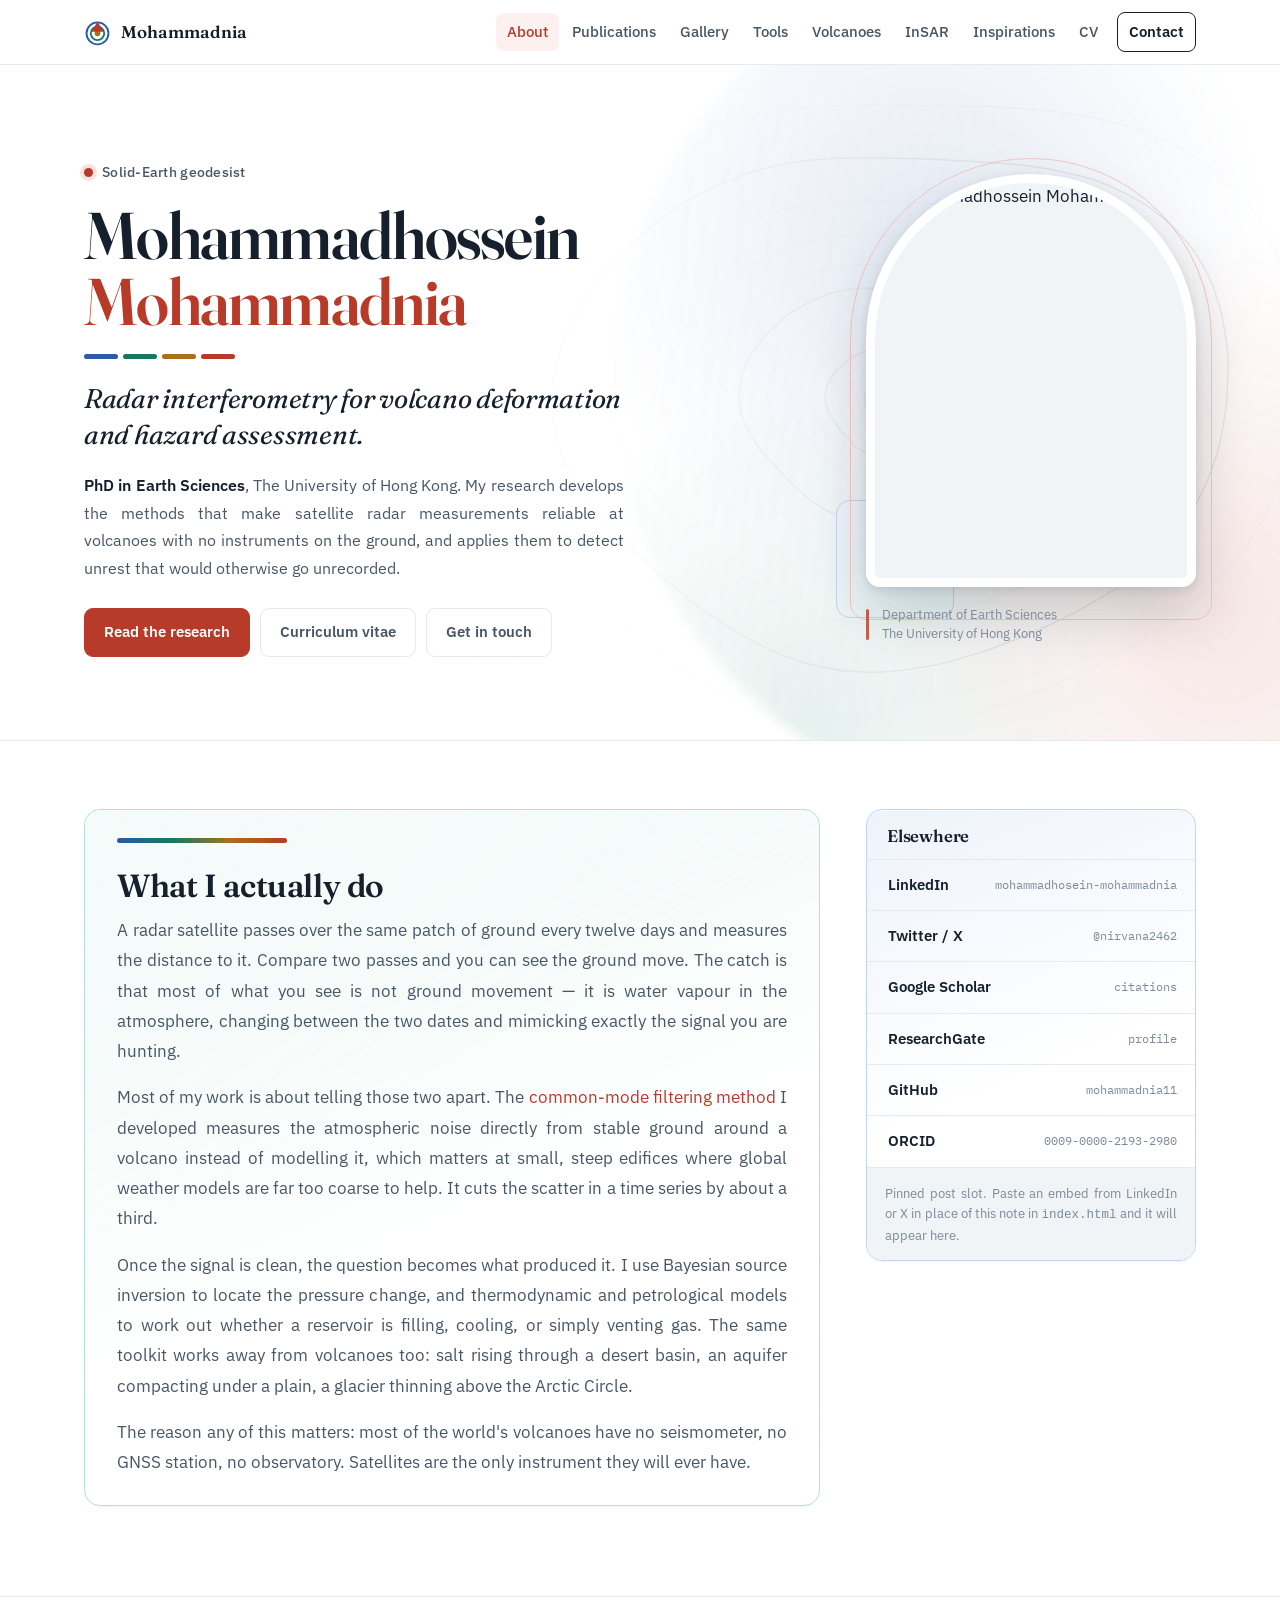
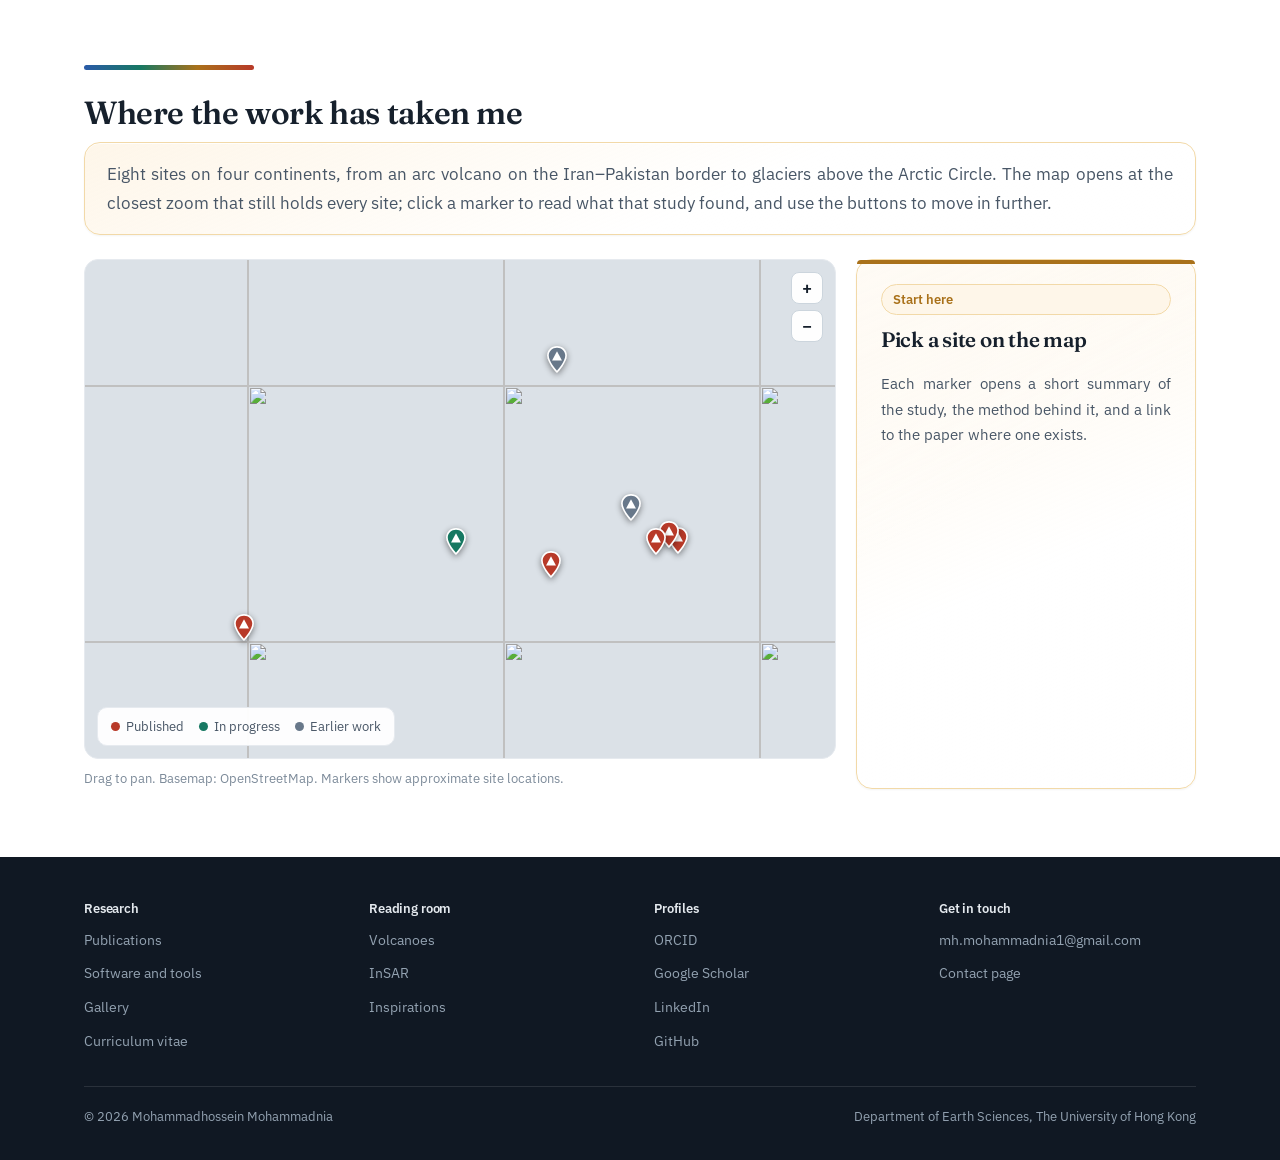
==== index.html @ 10498284 "Update tab name to Inspirations" ====
<!DOCTYPE html>
<html lang="en">
<head>
<meta charset="UTF-8">
<meta name="viewport" content="width=device-width, initial-scale=1.0">
<title>Mohammadhossein Mohammadnia — InSAR and volcano geodesy</title>
<meta name="description" content="Solid-Earth geodesist using radar interferometry to measure deformation at remote and unmonitored volcanoes. PhD, University of Hong Kong.">
<link rel="canonical" href="https://mhmnia.github.io/">
<meta name="author" content="Mohammadhossein Mohammadnia">
<meta property="og:type" content="website">
<meta property="og:site_name" content="Mohammadhossein Mohammadnia">
<meta property="og:title" content="Mohammadhossein Mohammadnia — InSAR and volcano geodesy">
<meta property="og:description" content="Solid-Earth geodesist using radar interferometry to measure deformation at remote and unmonitored volcanoes. PhD, University of Hong Kong.">
<meta property="og:url" content="https://mhmnia.github.io/">
<meta property="og:image" content="https://mhmnia.github.io/images/hero.jpg">
<meta name="twitter:card" content="summary_large_image">
<meta name="twitter:site" content="@nirvana2462">
<meta name="twitter:image" content="https://mhmnia.github.io/images/hero.jpg">
<link rel="icon" href="favicon.svg" type="image/svg+xml">
<link rel="preconnect" href="https://fonts.googleapis.com">
<link rel="preconnect" href="https://fonts.gstatic.com" crossorigin>
<link href="https://fonts.googleapis.com/css2?family=Fraunces:opsz,wght@9..144,400;9..144,600;9..144,700&family=IBM+Plex+Sans:wght@400;500;600&family=IBM+Plex+Mono:wght@400;500;600&display=swap" rel="stylesheet">
<link rel="stylesheet" href="assets/site.css">
<script data-goatcounter="https://mhmnia.goatcounter.com/count" async src="//gc.zgo.at/count.js"></script>
</head>
<body>
<header class="masthead">
  <div class="wrap">
    <a class="sig" href="./"><svg viewBox="0 0 32 32" aria-hidden="true"><circle cx="16" cy="17" r="13" fill="none" stroke="#2a5aa8" stroke-width="2.2"/><circle cx="16" cy="17" r="8" fill="none" stroke="#177862" stroke-width="2.2"/><circle cx="16" cy="17" r="3.4" fill="#a9711a"/><path d="M16 3 L23 15 H9 Z" fill="#b83a29"/></svg><b>Mohammadnia</b></a>
    <button class="burger" id="burger" aria-label="Menu" aria-expanded="false"><span></span></button>
    <nav class="menu" id="menu"><a href="./" aria-current="page">About</a><a href="publications.html">Publications</a><a href="gallery.html">Gallery</a><a href="tools.html">Tools</a><a href="volcanoes.html">Volcanoes</a><a href="insar.html">InSAR</a><a href="people.html">Inspirations</a><a href="cv.html">CV</a><a class="mark" href="contact.html">Contact</a></nav>
  </div>
</header>

<section class="hero">
  <div class="hero-art" aria-hidden="true"><svg class="contours" viewBox="0 0 940 600" aria-hidden="true" preserveAspectRatio="xMidYMid slice"><path d="M501,300 C501,302 501,303 501,305 C500,306 500,308 499,309 C498,311 498,312 497,314 C495,315 494,316 493,318 C491,319 490,320 488,320 C487,321 485,322 483,322 C481,323 480,323 478,323 C476,324 474,324 473,324 C471,324 469,325 467,325 C465,325 464,324 462,324 C460,324 458,323 457,323 C455,322 454,321 452,320 C451,319 450,318 449,316 C448,315 447,314 446,313 C445,311 444,310 443,309 C443,307 442,306 441,305 C440,303 440,302 439,300 C439,298 439,297 439,295 C439,294 440,292 440,290 C441,289 442,287 443,286 C444,285 445,283 447,282 C448,281 449,280 451,279 C453,278 454,277 456,277 C458,276 460,275 462,275 C463,275 465,275 467,275 C469,275 471,276 473,276 C474,277 476,278 477,278 C479,279 480,279 482,280 C484,280 485,281 487,282 C488,282 490,283 491,284 C493,284 495,285 496,287 C497,288 498,289 499,291 C500,292 501,294 501,295 C501,297 501,298 501,300Z" fill="none" stroke="currentColor" stroke-width="1.4" opacity="0.6"/><path d="M508,300 C508,302 508,304 507,306 C507,308 506,310 505,312 C504,313 503,315 502,317 C501,318 499,320 498,321 C496,322 494,324 492,325 C490,325 488,326 486,327 C484,327 482,328 480,328 C477,329 475,329 473,329 C471,330 469,330 467,330 C465,330 462,330 460,329 C458,329 456,328 454,327 C452,326 450,325 448,324 C447,323 445,321 444,320 C443,318 442,317 441,315 C440,314 438,312 437,311 C436,309 435,307 435,306 C434,304 433,302 433,300 C432,298 432,296 432,294 C432,292 433,290 434,288 C435,286 436,285 437,283 C438,281 440,280 442,278 C443,277 445,276 447,274 C449,273 451,272 453,272 C455,271 458,270 460,270 C462,270 465,270 467,270 C469,270 471,271 473,272 C475,272 477,273 479,273 C481,274 483,275 485,275 C486,276 488,277 490,277 C492,278 494,279 496,280 C498,281 500,282 502,284 C503,285 505,287 506,288 C507,290 507,292 508,294 C508,296 508,298 508,300Z" fill="none" stroke="currentColor" stroke-width="0.7" opacity="0.33"/><path d="M516,300 C516,302 516,305 515,307 C515,309 514,312 513,314 C512,316 511,318 509,320 C507,322 506,324 503,326 C501,327 499,329 497,330 C494,331 492,332 489,332 C487,333 484,334 482,334 C479,335 477,335 474,336 C471,336 469,336 466,336 C463,336 461,336 458,336 C455,335 453,334 450,333 C448,332 446,331 444,329 C442,328 440,326 439,324 C437,322 436,320 434,319 C433,317 432,315 430,313 C429,311 428,309 427,307 C426,305 425,302 424,300 C424,298 424,295 424,293 C424,290 425,288 426,286 C427,283 429,281 430,279 C432,277 434,275 436,274 C438,272 440,270 442,269 C445,268 447,267 450,266 C452,265 455,264 458,264 C461,264 463,264 466,264 C469,264 471,265 474,266 C476,266 479,267 481,268 C483,269 485,269 488,270 C490,271 493,271 495,272 C497,273 500,274 502,275 C505,277 507,278 509,280 C511,282 512,284 514,286 C515,288 516,290 516,293 C517,295 517,298 516,300Z" fill="none" stroke="currentColor" stroke-width="0.7" opacity="0.33"/><path d="M526,300 C526,303 526,306 525,309 C524,311 523,314 522,317 C521,320 519,322 517,325 C515,327 513,329 510,331 C508,333 505,334 502,336 C499,337 496,338 493,339 C490,340 487,341 484,342 C481,342 478,343 475,343 C472,344 468,344 465,344 C462,344 458,344 455,343 C452,343 449,342 446,340 C443,339 441,337 438,335 C436,333 434,331 432,329 C430,327 428,325 426,323 C425,320 423,318 421,316 C420,313 418,311 417,308 C416,306 415,303 414,300 C414,297 413,294 414,291 C414,288 415,285 417,283 C418,280 420,277 422,275 C424,272 426,270 428,268 C431,266 434,264 436,263 C439,261 442,260 445,259 C449,258 452,257 455,257 C459,256 462,256 465,257 C468,257 472,258 475,259 C478,259 480,260 483,261 C486,262 489,263 492,263 C495,264 498,265 501,266 C504,267 507,268 510,270 C512,271 515,273 517,275 C520,277 522,280 523,283 C525,285 525,288 526,291 C527,294 527,297 526,300Z" fill="none" stroke="currentColor" stroke-width="0.7" opacity="0.33"/><path d="M538,300 C538,304 538,307 537,310 C536,314 535,317 533,321 C531,324 530,327 527,330 C525,333 522,335 519,337 C516,340 512,342 509,343 C506,345 502,346 498,347 C495,349 491,350 487,351 C483,351 480,352 476,353 C472,353 468,354 464,354 C460,354 456,354 452,353 C448,352 444,351 441,349 C438,347 434,345 431,343 C429,341 426,338 424,335 C421,333 419,330 417,328 C415,325 413,322 411,319 C409,316 407,313 405,310 C404,307 402,303 402,300 C401,297 401,293 402,289 C402,286 403,282 405,279 C407,276 409,272 411,269 C414,267 417,264 420,261 C423,259 426,257 429,255 C433,253 437,251 440,250 C444,249 448,248 452,248 C456,247 460,248 464,248 C468,248 472,249 476,250 C479,251 483,252 486,253 C490,253 493,254 497,255 C500,256 504,257 507,258 C511,260 515,261 518,263 C522,265 525,267 528,270 C531,272 533,276 535,279 C536,282 537,286 538,289 C539,293 539,296 538,300Z" fill="none" stroke="currentColor" stroke-width="1.4" opacity="0.6"/><path d="M553,300 C553,304 552,309 551,313 C550,317 548,321 546,325 C544,329 542,333 539,336 C536,339 533,343 529,345 C526,348 521,350 517,352 C513,354 508,356 504,357 C500,359 495,360 491,361 C486,362 482,364 477,364 C472,365 468,366 463,366 C458,366 453,365 448,364 C444,363 439,361 435,359 C431,357 427,355 423,352 C420,349 417,346 414,343 C411,340 408,337 405,334 C403,330 400,327 397,324 C395,320 392,316 391,312 C389,309 387,304 387,300 C386,296 386,291 387,287 C387,283 389,278 391,274 C393,270 396,267 399,263 C402,260 405,256 409,253 C413,250 417,248 421,245 C425,243 430,241 434,240 C439,238 444,237 449,237 C453,237 458,237 463,237 C468,238 472,239 477,239 C481,240 485,241 490,242 C494,243 498,244 502,245 C507,246 511,247 516,249 C520,250 525,252 529,254 C534,257 538,260 541,263 C544,266 547,270 549,274 C551,278 552,283 553,287 C553,291 553,296 553,300Z" fill="none" stroke="currentColor" stroke-width="0.7" opacity="0.33"/><path d="M571,300 C570,305 569,310 568,315 C567,320 565,325 563,330 C560,335 557,339 554,344 C550,348 546,351 542,355 C537,358 532,361 527,363 C522,366 517,368 511,370 C506,371 501,373 495,374 C490,376 484,377 479,378 C473,379 467,380 461,380 C455,380 449,379 444,378 C438,377 432,375 427,372 C422,370 418,366 413,363 C409,360 405,356 402,352 C398,349 395,345 391,341 C388,337 384,333 381,329 C378,325 375,320 373,315 C371,310 369,305 368,300 C367,295 368,289 369,284 C370,279 372,274 374,269 C377,264 380,259 384,255 C388,251 392,247 396,244 C401,240 406,237 411,234 C416,231 421,229 427,227 C432,226 438,224 444,224 C450,223 456,224 462,224 C467,225 473,226 478,227 C483,228 488,229 494,230 C499,231 504,232 510,233 C515,234 521,235 526,237 C532,239 538,241 543,244 C548,247 553,251 557,255 C561,259 564,264 566,269 C569,274 570,279 571,284 C571,289 571,295 571,300Z" fill="none" stroke="currentColor" stroke-width="0.7" opacity="0.33"/><path d="M592,300 C592,306 591,313 589,319 C587,325 585,331 582,336 C579,342 576,348 571,353 C567,358 562,362 557,366 C551,370 545,374 539,377 C533,380 526,382 520,384 C514,387 507,389 501,390 C494,392 487,394 480,395 C474,396 466,397 459,397 C452,397 445,396 438,395 C431,393 424,391 418,388 C412,385 406,381 401,377 C396,373 391,368 387,364 C382,359 378,355 374,350 C370,345 365,341 361,335 C358,330 354,325 351,319 C349,313 346,306 346,300 C345,294 345,287 347,281 C348,274 351,268 354,262 C357,256 361,251 366,246 C370,241 375,236 381,232 C386,227 392,224 398,220 C404,217 411,214 418,212 C425,210 432,209 439,208 C446,208 453,208 460,209 C467,209 473,210 480,211 C486,212 492,213 499,215 C505,216 512,217 519,218 C525,219 532,221 539,223 C546,225 553,228 559,232 C566,235 572,240 576,245 C581,250 584,256 587,262 C590,268 591,274 592,281 C593,287 593,294 592,300Z" fill="none" stroke="currentColor" stroke-width="0.7" opacity="0.33"/><path d="M618,300 C617,308 616,315 614,323 C612,330 609,337 606,344 C602,351 598,358 593,364 C587,370 581,375 575,380 C568,385 561,389 553,393 C546,396 538,399 531,402 C523,405 515,408 507,410 C499,412 491,414 483,416 C474,417 466,418 457,418 C448,418 439,417 431,415 C423,413 414,410 407,406 C399,403 393,398 386,393 C380,388 374,383 369,378 C363,372 358,367 353,361 C347,355 342,350 337,343 C333,337 328,330 325,323 C322,316 319,308 318,300 C318,292 318,284 320,276 C322,269 325,261 329,254 C333,247 338,241 344,234 C349,228 356,223 362,217 C369,212 376,208 383,204 C391,200 399,196 407,194 C415,192 424,190 433,189 C441,189 450,189 458,189 C466,190 474,191 482,192 C490,193 497,195 505,196 C513,197 521,198 530,199 C538,201 547,203 555,205 C563,208 572,212 580,216 C587,221 594,226 600,233 C605,239 609,246 613,254 C616,261 617,269 618,277 C619,284 619,292 618,300Z" fill="none" stroke="currentColor" stroke-width="1.4" opacity="0.6"/><path d="M650,300 C649,309 647,318 644,327 C642,336 639,345 634,353 C630,362 625,370 618,377 C612,384 604,391 596,397 C589,403 580,408 571,412 C562,417 553,420 543,424 C534,427 525,431 515,434 C506,436 496,439 486,441 C475,443 465,444 454,444 C444,444 433,443 422,440 C412,438 402,434 393,429 C384,425 376,419 368,413 C361,407 354,401 347,394 C340,388 333,382 327,375 C320,368 313,361 308,353 C302,345 296,337 293,328 C289,319 286,309 285,300 C285,291 286,281 288,271 C290,262 295,253 299,245 C304,236 311,228 318,221 C324,213 332,206 340,200 C348,194 356,188 365,184 C374,179 384,175 394,172 C404,169 415,167 425,167 C435,166 445,166 455,166 C465,167 475,168 484,169 C494,170 503,171 513,173 C523,174 533,175 543,177 C553,179 564,180 574,184 C585,187 595,192 604,197 C613,203 622,210 628,218 C635,225 640,235 643,244 C647,253 649,262 650,272 C651,281 650,291 650,300Z" fill="none" stroke="currentColor" stroke-width="0.7" opacity="0.33"/><path d="M687,300 C686,311 684,322 681,333 C678,344 674,355 669,365 C664,375 657,385 649,393 C642,402 632,410 623,417 C613,424 603,430 592,436 C581,441 570,446 559,450 C548,455 537,459 525,463 C513,466 501,470 489,472 C477,474 463,476 451,475 C438,475 425,474 412,471 C400,467 388,462 377,457 C366,451 356,444 347,437 C337,430 328,423 320,415 C311,407 303,399 295,391 C287,383 278,374 272,365 C265,355 258,345 253,334 C249,323 246,311 245,300 C244,289 246,276 249,265 C252,254 257,243 264,233 C270,223 277,213 286,204 C294,195 303,187 313,179 C322,172 333,165 344,159 C355,154 366,149 378,146 C390,142 403,140 415,139 C428,138 440,138 452,138 C464,139 476,140 488,141 C499,142 511,143 523,144 C535,146 547,147 560,149 C572,151 586,153 598,158 C611,162 623,167 634,174 C645,181 655,190 663,200 C671,209 676,220 681,231 C685,243 687,254 688,266 C689,277 689,289 687,300Z" fill="none" stroke="currentColor" stroke-width="0.7" opacity="0.33"/><path d="M733,300 C732,314 730,327 726,340 C722,353 717,366 711,378 C704,390 696,402 687,413 C678,423 666,433 655,442 C643,450 630,457 618,464 C605,471 592,477 578,482 C565,488 551,493 537,498 C523,502 508,507 493,509 C478,512 462,514 446,514 C431,513 415,511 400,507 C385,503 370,497 357,491 C344,484 332,475 320,467 C308,458 298,449 287,440 C276,431 266,421 256,411 C246,401 236,391 227,379 C219,367 211,355 206,342 C200,328 197,314 196,300 C196,286 198,271 202,258 C206,244 213,231 220,219 C228,206 237,195 247,184 C257,173 268,163 280,154 C292,145 304,137 317,130 C331,123 345,118 359,113 C374,109 389,107 404,105 C419,104 434,104 448,104 C463,104 477,106 491,107 C506,107 520,108 534,110 C549,111 565,112 580,114 C595,117 612,120 627,125 C642,130 658,137 671,146 C684,155 696,166 705,178 C714,190 721,203 726,217 C730,230 733,245 734,259 C735,272 735,286 733,300Z" fill="none" stroke="currentColor" stroke-width="0.7" opacity="0.33"/><path d="M789,300 C787,316 784,333 780,349 C775,364 769,380 761,395 C754,409 744,424 732,436 C721,449 707,461 694,471 C680,482 664,490 649,499 C633,507 618,515 601,522 C585,529 569,535 552,541 C534,546 517,552 498,555 C480,558 460,561 441,560 C422,560 403,557 385,552 C367,547 349,540 333,531 C317,523 302,513 288,503 C273,493 260,482 247,471 C234,460 221,448 209,436 C196,424 184,411 173,396 C163,382 153,367 147,351 C141,335 138,317 137,300 C137,283 140,265 145,249 C150,233 159,217 168,202 C177,187 189,173 201,160 C213,147 226,135 240,124 C254,113 270,103 286,95 C302,87 319,80 336,75 C354,70 372,67 390,65 C408,63 426,63 444,63 C461,63 478,64 496,64 C514,65 531,66 549,67 C567,68 586,69 605,72 C624,75 644,79 663,85 C681,92 700,101 716,112 C731,123 745,137 756,151 C767,166 775,183 780,199 C786,216 788,233 790,250 C791,267 790,284 789,300Z" fill="none" stroke="currentColor" stroke-width="1.4" opacity="0.6"/><path d="M856,300 C854,320 850,340 845,359 C839,378 832,397 823,415 C813,432 801,450 787,465 C774,480 757,494 740,507 C724,520 705,531 687,541 C668,551 649,560 630,569 C610,578 590,586 569,593 C549,600 527,607 504,611 C482,615 458,618 435,617 C412,616 388,612 366,606 C344,600 323,591 303,581 C284,571 266,559 248,547 C231,534 215,521 198,508 C182,495 166,481 151,466 C136,451 120,435 108,418 C95,401 84,381 77,362 C70,342 65,321 65,300 C65,279 70,258 76,238 C83,218 93,199 105,181 C116,163 130,146 145,131 C159,115 175,101 192,87 C210,74 228,62 247,52 C267,42 288,34 309,28 C330,22 352,18 374,15 C395,13 417,12 438,12 C460,11 480,12 502,13 C523,13 544,13 567,14 C589,16 613,16 636,20 C659,24 684,29 707,37 C729,45 752,56 770,70 C789,84 806,101 818,119 C831,137 840,158 846,178 C852,198 855,219 857,239 C858,260 858,280 856,300Z" fill="none" stroke="currentColor" stroke-width="0.7" opacity="0.33"/><circle cx="470" cy="300" r="3" fill="currentColor" opacity=".7"/></svg></div>
  <div class="hero-field" aria-hidden="true"></div>
  <div class="wrap">
    <div class="hero-grid">

      <div class="hero-text">
        <p class="eyebrow"><span class="dot"></span>Solid-Earth geodesist</p>
        <h1>Mohammadhossein<br><span class="surname">Mohammadnia</span></h1>
        <div class="namerule" aria-hidden="true"><i></i><i></i><i></i><i></i></div>
        <p class="stance">Radar interferometry for volcano deformation<br>and hazard assessment.</p>
        <p class="whereabouts"><b>PhD in Earth Sciences</b>, The University of Hong Kong. My research
        develops the methods that make satellite radar measurements reliable at volcanoes with no instruments
        on the ground, and applies them to detect unrest that would otherwise go unrecorded.</p>
        <div class="hero-acts">
          <a class="btn" href="publications.html">Read the research</a>
          <a class="btn quiet" href="cv.html">Curriculum vitae</a>
          <a class="btn quiet" href="contact.html">Get in touch</a>
        </div>
      </div>

      <figure class="portrait">
        <span class="arch-ring" aria-hidden="true"></span>
        <span class="arch-block" aria-hidden="true"></span>
        <img src="images/profile.jpg" alt="Mohammadhossein Mohammadnia">
        <figcaption>
          <span class="tick" aria-hidden="true"></span>
          Department of Earth Sciences<br>The University of Hong Kong
        </figcaption>
      </figure>

    </div>
  </div>
</section>

<section class="band">
  <div class="wrap">
    <div style="display:grid;grid-template-columns:minmax(0,1fr) 330px;gap:46px;align-items:start" class="about-grid">
      <div class="prose">
        <hr class="rule">
        <h2 class="head">What I actually do</h2>
        <p>A radar satellite passes over the same patch of ground every twelve days and measures the distance
        to it. Compare two passes and you can see the ground move. The catch is that most of what you see is
        not ground movement &mdash; it is water vapour in the atmosphere, changing between the two dates and
        mimicking exactly the signal you are hunting.</p>

        <p>Most of my work is about telling those two apart. The
        <a href="tools.html">common-mode filtering method</a> I developed measures the atmospheric noise
        directly from stable ground around a volcano instead of modelling it, which matters at small, steep
        edifices where global weather models are far too coarse to help. It cuts the scatter in a time series
        by about a third.</p>

        <p>Once the signal is clean, the question becomes what produced it. I use Bayesian source inversion
        to locate the pressure change, and thermodynamic and petrological models to work out whether a
        reservoir is filling, cooling, or simply venting gas. The same toolkit works away from volcanoes too:
        salt rising through a desert basin, an aquifer compacting under a plain, a glacier thinning above the
        Arctic Circle.</p>

        <p>The reason any of this matters: most of the world's volcanoes have no seismometer, no GNSS
        station, no observatory. Satellites are the only instrument they will ever have.</p>
      </div>

      <aside>
        <div class="elsewhere c-blue">
          <h3>Elsewhere</h3>
          <ul>
            <li><a href="https://www.linkedin.com/in/mohammadhosein-mohammadnia-128904a3/" target="_blank" rel="noopener">
              <span class="who">LinkedIn</span><span class="handle">mohammadhosein-mohammadnia</span></a></li>
            <li><a href="https://twitter.com/nirvana2462" target="_blank" rel="noopener">
              <span class="who">Twitter / X</span><span class="handle">@nirvana2462</span></a></li>
            <li><a href="https://scholar.google.com/citations?user=CLB8v-cAAAAJ&amp;hl=en" target="_blank" rel="noopener">
              <span class="who">Google Scholar</span><span class="handle">citations</span></a></li>
            <li><a href="https://www.researchgate.net/profile/Mohammadhosein-Mohammadnia" target="_blank" rel="noopener">
              <span class="who">ResearchGate</span><span class="handle">profile</span></a></li>
            <li><a href="https://github.com/mohammadnia11" target="_blank" rel="noopener">
              <span class="who">GitHub</span><span class="handle">mohammadnia11</span></a></li>
            <li><a href="https://orcid.org/0009-0000-2193-2980" target="_blank" rel="noopener">
              <span class="who">ORCID</span><span class="handle">0009-0000-2193-2980</span></a></li>
          </ul>
          <!-- Paste an embed from LinkedIn or X between here ... -->
          <div class="feedslot">
            <p>Pinned post slot. Paste an embed from LinkedIn or X in place of this note in
            <code>index.html</code> and it will appear here.</p>
          </div>
          <!-- ... and here. -->
        </div>
      </aside>
    </div>
  </div>
</section>

<section class="band" id="sites">
  <div class="wrap">
    <hr class="rule">
    <h2 class="head">Where the work has taken me</h2>
    <p class="sub">Eight sites on four continents, from an arc volcano on the Iran&ndash;Pakistan border to glaciers above the Arctic Circle. The map opens at the closest zoom that still holds every site; click a marker to read what that study found, and use the buttons to move in further.</p>

    <div class="mapwrap">
      <div>
        <div class="mapstage" id="stage">
          <div class="maptiles" id="tiles"></div>
          <div class="mappins" id="pins"></div>
          <div class="mapzoom">
            <button id="zin" type="button" aria-label="Zoom in">+</button>
            <button id="zout" type="button" aria-label="Zoom out">&minus;</button>
          </div>
          <div class="maplegend">
            <span><i class="pub"></i>Published</span>
            <span><i class="prog"></i>In progress</span>
            <span><i class="past"></i>Earlier work</span>
          </div>
        </div>
        <p class="mapcredit" id="mapcredit">Drag to pan. Basemap: Esri World Imagery. Markers show approximate site locations.</p>
      </div>
      <aside class="sitecard box c-amber" id="sitecard">
        <span class="pill">Start here</span>
        <h3>Pick a site on the map</h3>
        <p>Each marker opens a short summary of the study, the method behind it, and a link to the paper
        where one exists.</p>
      </aside>
    </div>
  </div>
</section>

<script>
(function(){
var SITES=[
 {name:"Taftan volcano",where:"Makran arc, southeastern Iran",lat:28.60,lon:61.13,
  state:"published",flag:"Published \u00b7 GRL 2025",img:"images/taftan.jpg",
  alt:"InSAR velocity maps of Taftan volcano",
  text:"No dated eruption for roughly 700,000 years, and no monitoring network on the ground. Common-mode filtering pulled a ten-month summit uplift out of the atmospheric noise, sourced a few hundred metres below the summit and starting with no earthquake to set it off.",
  ref:"Mohammadnia et al. (2025), <em>Geophysical Research Letters</em>",doi:"https://doi.org/10.1029/2025GL114853"},
 {name:"Tibesti Volcanic Province",where:"Central Sahara, northern Chad",lat:21.04,lon:16.47,
  state:"published",flag:"Published \u00b7 Bull. Volcanol. 2026",img:"images/tibesti.jpg",
  alt:"Sentinel-1 velocity map of the Tibesti volcanic province",
  text:"The first deformation baseline for a 29,000 km\u00b2 province, from three descending Sentinel-1 frames over eight volcanic centres. Toussid\u00e9\u2013Yirrigu\u00e9 subsides at 2.2 mm/yr and Soborom at 8.5 mm/yr \u2014 reservoirs cooling and degassing rather than refilling.",
  ref:"Mohammadnia et al. (2026), <em>Bulletin of Volcanology</em>",doi:"https://doi.org/10.1007/s00445-026-01954-0"},
 {name:"Sierra Negra",where:"Isabela Island, Gal\u00e1pagos, Ecuador",lat:-0.83,lon:-91.17,
  state:"published",flag:"Published \u00b7 GJI 2025",img:"images/sierra.jpg",
  alt:"Sierra Negra eruption displacement maps",
  text:"The 2018 eruption caught by three methods at once \u2014 InSAR, optical flow and pixel-offset tracking on six-day pairs. A single one-day ascending\u2013descending offset pair puts magma moving underground at roughly 60 m per hour.",
  ref:"Mohammadnia et al. (2025), <em>Geophysical Journal International</em>",doi:"https://doi.org/10.1093/gji/ggaf012"},
 {name:"Kalut basin salt diapirs",where:"Lut desert, central Iran",lat:30.35,lon:58.00,
  state:"published",flag:"Published \u00b7 Tectonophysics 2021",img:"images/salt.jpg",
  alt:"Geological map of salt diapirs in the Kalut basin",
  text:"137 Sentinel-1 scenes and 724 interferograms across eight diapirs \u2014 a whole diapiric province rather than one structure. Salt rises at up to 8 mm/yr, and walls, stocks, massifs and welds each carry their own kinematic signature.",
  ref:"Mohammadnia et al. (2021), <em>Tectonophysics</em>",doi:"https://doi.org/10.1016/j.tecto.2021.228860"},
 {name:"Fars arc salt diapirs",where:"Zagros fold-and-thrust belt, Iran",lat:28.20,lon:53.60,
  state:"published",flag:"Published \u00b7 Tectonophysics 2026",
  text:"101 emergent diapirs surveyed across the Fars arc and classified as dome, fountain, droplet, depleted or fault-related. Fifty of ninety-one deform by gravity-driven spreading and gliding, and thirty-seven move faster than 4 mm/yr.",
  ref:"Ajorlou, Mohammadnia et al. (2026), <em>Tectonophysics</em>",doi:"https://doi.org/10.1016/j.tecto.2026.231366"},
 {name:"Teide\u2013Pico Viejo",where:"Tenerife, Canary Islands, Spain",lat:28.27,lon:-16.64,
  state:"progress",flag:"In progress \u00b7 EGU 2026",
  text:"Atmospheric correction where the topography is the problem: 3,700 m of relief inside a small footprint. Ten years of Sentinel-1 reprocessed within the VolcaMotion project and the ERC Synergy grant ROTTnROCK.",
  ref:"Gonz\u00e1lez, Mohammadnia et al., EGU General Assembly 2026"},
 {name:"Tarfala\u2013Kebnekaise glaciers",where:"Northern Sweden, above the Arctic Circle",lat:67.90,lon:18.60,
  state:"past",flag:"Earlier work \u00b7 2019",
  text:"135 Sentinel-1 acquisitions over five glaciers, processed with time-series D-InSAR for mass balance and flow: up to 1.2 m of ice lost and surface velocities reaching 2.3 m/yr. Funded by the Bolin Centre's Arctic Avenue programme.",
  ref:"Darvishi, Mohammadnia &amp; Jaramillo, FRINGE 2021, Delft"},
 {name:"Salmas Plain",where:"West Azerbaijan, northwestern Iran",lat:38.20,lon:44.80,
  state:"past",flag:"Earlier work \u00b7 2021",
  text:"InSAR subsidence combined with well measurements to recover the hydrological properties of an aquifer system \u2014 the same geodetic toolkit pointed at groundwater rather than magma.",
  ref:"Shahbazi, Mousavi, Rezaei &amp; Mohammadnia, FRINGE 2021, Delft"}
];
var stage=document.getElementById('stage'); if(!stage)return;
var tileBox=document.getElementById('tiles'),pinBox=document.getElementById('pins'),
    card=document.getElementById('sitecard'),credit=document.getElementById('mapcredit');
/* zoom 1 shows every site at once by default */
var view={z:2,lat:38,lon:-15,provider:'esri'},active=-1,drag=null,touched=false;

function project(lat,lon,z){var n=Math.pow(2,z)*256,x=(lon+180)/360*n,r=lat*Math.PI/180,
  y=(1-Math.asinh(Math.tan(r))/Math.PI)/2*n;return{x:x,y:y}}
function unproject(x,y,z){var n=Math.pow(2,z)*256;return{lon:x/n*360-180,
  lat:Math.atan(Math.sinh(Math.PI*(1-2*y/n)))*180/Math.PI}}
function tileUrl(z,x,y){var n=Math.pow(2,z);if(y<0||y>=n)return null;x=((x%n)+n)%n;
  return view.provider==='esri'
   ?'https://server.arcgisonline.com/ArcGIS/rest/services/World_Imagery/MapServer/tile/'+z+'/'+y+'/'+x
   :'https://'+['a','b','c'][(x+y)%3]+'.tile.openstreetmap.org/'+z+'/'+x+'/'+y+'.png'}
function esc(s){return String(s==null?'':s).replace(/[&<>"']/g,function(c){
  return {'&':'&amp;','<':'&lt;','>':'&gt;','"':'&quot;',"'":'&#39;'}[c]})}

function bbox(z){
  var xs=[],ys=[];
  SITES.forEach(function(s){var p=project(s.lat,s.lon,z);xs.push(p.x);ys.push(p.y)});
  return{x0:Math.min.apply(null,xs),x1:Math.max.apply(null,xs),
         y0:Math.min.apply(null,ys),y1:Math.max.apply(null,ys)};
}
/* pick the closest zoom that still holds every marker, then centre on them */
function fitAll(){
  var b=stage.getBoundingClientRect();
  var W=(b.width||stage.offsetWidth||900)-90,
      H=(b.height||stage.offsetHeight||500)-120;   /* room for pins, legend, zoom buttons */
  var best=1;
  for(var z=1;z<=6;z++){
    var q=bbox(z);
    if(q.x1-q.x0<=W&&q.y1-q.y0<=H)best=z;else break;
  }
  var q=bbox(best),c=unproject((q.x0+q.x1)/2,(q.y0+q.y1)/2,best);
  view.z=best;view.lat=c.lat;view.lon=c.lon;
}
function draw(){
  var b=stage.getBoundingClientRect(),w=b.width,h=b.height,z=view.z;
  var c=project(view.lat,view.lon,z),left=c.x-w/2,top=c.y-h/2;
  tileBox.innerHTML='';var ok=0,bad=0;
  for(var ty=Math.floor(top/256);ty<=Math.floor((top+h)/256);ty++){
    for(var tx=Math.floor(left/256);tx<=Math.floor((left+w)/256);tx++){
      var u=tileUrl(z,tx,ty);if(!u)continue;
      var im=new Image();im.alt='';
      im.style.left=(tx*256-left)+'px';im.style.top=(ty*256-top)+'px';
      im.onload=function(){ok++};
      im.onerror=function(){bad++;if(bad>4&&ok===0&&view.provider==='esri'){
        view.provider='osm';credit.textContent='Drag to pan. Basemap: OpenStreetMap. Markers show approximate site locations.';draw()}};
      im.src=u;tileBox.appendChild(im);
    }}
  placePins(left,top,z);
}
function placePins(left,top,z){
  pinBox.innerHTML='';
  SITES.forEach(function(s,i){
    var p=project(s.lat,s.lon,z),btn=document.createElement('button');
    btn.type='button';btn.className='pin '+s.state+(i===active?' on':'');
    btn.style.left=(p.x-left)+'px';btn.style.top=(p.y-top)+'px';
    btn.title=s.name+' \u2014 '+s.where;
    btn.setAttribute('aria-label',s.name+', '+s.where);
    btn.innerHTML='<svg width="22" height="28" viewBox="0 0 24 30" aria-hidden="true">'
      +'<path class="halo" d="M12 .8C5.9.8 1.2 5.4 1.2 11.2c0 7.4 9 17.4 10.1 18.6.4.4.9.4 1.3 0 1.1-1.2 10.2-11.2 10.2-18.6C22.8 5.4 18.1.8 12 .8z"/>'
      +'<path class="glyph" d="M12 2.6c-5.1 0-9 3.8-9 8.6 0 6.2 7.5 14.9 9 16.6 1.5-1.7 9-10.4 9-16.6 0-4.8-3.9-8.6-9-8.6z"/>'
      +'<path d="M12 6.5 L17.4 16.6 H6.6 Z" fill="#fff"/></svg>';
    btn.addEventListener('click',function(){select(i)});
    pinBox.appendChild(btn);
  });
}
function select(i){
  active=i;touched=true;var s=SITES[i];
  card.className='sitecard box '+(s.state==='published'?'c-red':s.state==='progress'?'c-teal':'c-slate');
  var h='<span class="pill">'+esc(s.flag)+'</span><h3>'+esc(s.name)+'</h3>'
       +'<p class="where">'+esc(s.where)+'</p>';
  if(s.img)h+='<img class="thumb" src="'+s.img+'" alt="'+esc(s.alt||'')+'" loading="lazy">';
  h+='<p>'+s.text+'</p><p class="ref">'+s.ref
    +(s.doi?' \u00b7 <a href="'+s.doi+'" target="_blank" rel="noopener">Read the paper</a>':'')+'</p>';
  card.innerHTML=h;
  view.lat=s.lat;view.lon=s.lon;if(view.z<3)view.z=3;draw();
}
document.getElementById('zin').addEventListener('click',function(){touched=true;view.z=Math.min(9,view.z+1);draw()});
document.getElementById('zout').addEventListener('click',function(){touched=true;view.z=Math.max(1,view.z-1);draw()});
stage.addEventListener('pointerdown',function(e){
  if(e.target.closest('.pin')||e.target.closest('.mapzoom'))return;
  touched=true;drag={x:e.clientX,y:e.clientY,lat:view.lat,lon:view.lon};
  stage.classList.add('dragging');stage.setPointerCapture(e.pointerId)});
stage.addEventListener('pointermove',function(e){
  if(!drag)return;
  var c=project(drag.lat,drag.lon,view.z);
  var p=unproject(c.x-(e.clientX-drag.x),c.y-(e.clientY-drag.y),view.z);
  view.lat=Math.max(-82,Math.min(82,p.lat));view.lon=p.lon;draw()});
['pointerup','pointercancel','pointerleave'].forEach(function(ev){
  stage.addEventListener(ev,function(){drag=null;stage.classList.remove('dragging')})});
var t;window.addEventListener('resize',function(){clearTimeout(t);
  t=setTimeout(function(){if(!touched)fitAll();draw()},150)});
fitAll();draw();
})();
</script>
<footer class="foot">
  <div class="wrap">
    <div class="cols">
      <div><h4>Research</h4><ul>
        <li><a href="publications.html">Publications</a></li>
        <li><a href="tools.html">Software and tools</a></li>
        <li><a href="gallery.html">Gallery</a></li>
        <li><a href="cv.html">Curriculum vitae</a></li></ul></div>
      <div><h4>Reading room</h4><ul>
        <li><a href="volcanoes.html">Volcanoes</a></li>
        <li><a href="insar.html">InSAR</a></li>
        <li><a href="people.html">Inspirations</a></li></ul></div>
      <div><h4>Profiles</h4><ul>
        <li><a href="https://orcid.org/0009-0000-2193-2980" target="_blank" rel="noopener">ORCID</a></li>
        <li><a href="https://scholar.google.com/citations?user=CLB8v-cAAAAJ&amp;hl=en" target="_blank" rel="noopener">Google Scholar</a></li>
        <li><a href="https://www.linkedin.com/in/mohammadhosein-mohammadnia-128904a3/" target="_blank" rel="noopener">LinkedIn</a></li>
        <li><a href="https://github.com/mohammadnia11" target="_blank" rel="noopener">GitHub</a></li></ul></div>
      <div><h4>Get in touch</h4><ul>
        <li><a href="mailto:mh.mohammadnia1@gmail.com">mh.mohammadnia1@gmail.com</a></li>
        <li><a href="contact.html">Contact page</a></li></ul></div>
    </div>
    <div class="base">
      <span>&copy; 2026 Mohammadhossein Mohammadnia</span>
      <span>Department of Earth Sciences, The University of Hong Kong</span>
    </div>
  </div>
</footer>
<script>
(function(){var b=document.getElementById('burger'),m=document.getElementById('menu');
if(!b||!m)return;b.addEventListener('click',function(){var o=m.classList.toggle('open');
b.setAttribute('aria-expanded',o?'true':'false')})})();
</script>
</body>
</html>
---- assets/site.css ----
/* ===========================================================
   mhmnia.github.io — white page, coloured cards
   Display: Fraunces   Body: IBM Plex Sans   Data: IBM Plex Mono
   =========================================================== */

:root{
  --page:#ffffff;
  --ink:#16202c;
  --ink-2:#485666;
  --ink-3:#7c8a99;
  --line:#e6eaef;

  --red-t:#fdf1ef;    --red-e:#f1c8c0;    --red-a:#b83a29;
  --amber-t:#fef6e9;  --amber-e:#f2d9a8;  --amber-a:#a9711a;
  --teal-t:#eaf7f4;   --teal-e:#b9e0d6;   --teal-a:#177862;
  --blue-t:#eef3fb;   --blue-e:#c3d5ef;   --blue-a:#2a5aa8;
  --violet-t:#f4f0fb; --violet-e:#d5c9ee; --violet-a:#5f47a0;
  --slate-t:#f1f4f7;  --slate-e:#d7dee6;  --slate-a:#4a5b6d;

  --tint:var(--slate-t); --edge:var(--slate-e); --acc:var(--slate-a);
  --glow:rgba(74,91,109,.20);

  --display:"Fraunces",Georgia,serif;
  --sans:"IBM Plex Sans",-apple-system,system-ui,sans-serif;
  --mono:"IBM Plex Mono",ui-monospace,Menlo,monospace;
  --measure:72ch;
  --pad:clamp(20px,4vw,34px);
  --r:14px;
}

.c-red{--tint:var(--red-t);--edge:var(--red-e);--acc:var(--red-a);--glow:rgba(184,58,41,.22)}
.c-amber{--tint:var(--amber-t);--edge:var(--amber-e);--acc:var(--amber-a);--glow:rgba(169,113,26,.22)}
.c-teal{--tint:var(--teal-t);--edge:var(--teal-e);--acc:var(--teal-a);--glow:rgba(23,120,98,.22)}
.c-blue{--tint:var(--blue-t);--edge:var(--blue-e);--acc:var(--blue-a);--glow:rgba(42,90,168,.22)}
.c-violet{--tint:var(--violet-t);--edge:var(--violet-e);--acc:var(--violet-a);--glow:rgba(95,71,160,.22)}
.c-slate{--tint:var(--slate-t);--edge:var(--slate-e);--acc:var(--slate-a);--glow:rgba(74,91,109,.22)}

*{box-sizing:border-box;margin:0;padding:0}
html{scroll-behavior:smooth;-webkit-text-size-adjust:100%}
body{background:#fff;background:var(--page);color:var(--ink);font-family:var(--sans);
  font-size:16.5px;line-height:1.68;-webkit-font-smoothing:antialiased}
img{display:block;max-width:100%}
a{color:var(--red-a);text-decoration:none}
a:hover{text-decoration:underline;text-underline-offset:3px}
:focus-visible{outline:3px solid var(--amber-a);outline-offset:3px;border-radius:4px}
::selection{background:#fbdcd4;color:var(--ink)}

.wrap{max-width:1180px;margin:0 auto;padding:0 var(--pad)}
.wrap.tight{max-width:900px}

h1,h2,h3,h4{font-family:var(--display);font-weight:600;line-height:1.16;letter-spacing:-.012em;
  font-variation-settings:"SOFT" 0,"WONK" 0,"opsz" 40}

.prose p,.sub,.phead .lede,.box p,.pub-note,.tool p,.res p,.person p,
.paper .authors,.sitecard p,.note,.cventry li,.deflist dd,.hero .whereabouts,
.elsewhere .feedslot p,.mapcredit,.pubset>.n{
  text-align:justify;text-justify:inter-word;hyphens:auto;-webkit-hyphens:auto}
p:lang(en){hyphenate-limit-chars:7 3 3}

/* ─────────────── masthead ─────────────── */
.masthead{position:sticky;top:0;z-index:60;background:rgba(255,255,255,.94);
  backdrop-filter:blur(12px);border-bottom:1px solid var(--line)}
.masthead .wrap{display:flex;align-items:center;gap:20px;padding-top:12px;padding-bottom:12px}
.sig{display:flex;align-items:center;gap:10px;flex:0 0 auto}
.sig svg{width:27px;height:27px}
.sig b{font-family:var(--display);font-size:17px;font-weight:600;color:var(--ink)}
.sig:hover{text-decoration:none}
.menu{margin-left:auto;display:flex;align-items:center;gap:2px;flex-wrap:wrap}
.menu a{padding:7px 11px;border-radius:8px;color:var(--ink-2);font-size:14.5px;font-weight:500;
  transition:background .14s,color .14s}
.menu a:hover{background:var(--slate-t);color:var(--ink);text-decoration:none}
.menu a[aria-current]{color:var(--red-a);background:var(--red-t)}
.menu a.mark{margin-left:6px;border:1px solid var(--ink);color:var(--ink);font-weight:600}
.menu a.mark:hover{background:var(--ink);color:#fff}
.burger{display:none;margin-left:auto;width:40px;height:38px;border:1px solid var(--line);
  border-radius:9px;background:#fff;cursor:pointer;align-items:center;justify-content:center}
.burger span{display:block;width:17px;height:2px;background:var(--ink);position:relative}
.burger span::before,.burger span::after{content:"";position:absolute;left:0;width:17px;height:2px;background:var(--ink)}
.burger span::before{top:-5px}.burger span::after{top:5px}

/* ─────────────── hero ─────────────── */
.hero{position:relative;isolation:isolate;overflow:hidden;background:#fff;
  border-bottom:1px solid var(--line);
  padding:clamp(52px,7.5vw,104px) 0 clamp(48px,6.5vw,86px)}

/* soft colour field, bleeding off the right edge, that the portrait sits against */
.hero-field{position:absolute;z-index:-2;top:-14%;right:-12%;width:64%;height:128%;
  border-radius:46% 54% 40% 60%/48% 42% 58% 52%;
  background:
    radial-gradient(58% 58% at 38% 32%,rgba(42,90,168,.13),transparent 72%),
    radial-gradient(56% 60% at 74% 74%,rgba(184,58,41,.12),transparent 74%),
    radial-gradient(52% 52% at 24% 86%,rgba(23,120,98,.11),transparent 72%);
  filter:blur(6px)}

/* topographic contours: the motif of the whole site, drawn once, large */
.hero-art{position:absolute;z-index:-1;top:50%;right:-8%;width:min(76vw,980px);
  transform:translateY(-50%);color:var(--ink);opacity:.13;pointer-events:none}
.hero-art .contours{width:100%;height:auto;display:block}
.hero-art::after{content:"";position:absolute;inset:0;
  background:linear-gradient(95deg,#fff 8%,rgba(255,255,255,.55) 34%,rgba(255,255,255,0) 62%)}

.hero .wrap{position:relative;z-index:1}
.hero-grid{display:grid;grid-template-columns:minmax(0,1fr) 330px;
  gap:clamp(30px,5.5vw,72px);align-items:center}

/* a small label instead of a shouty eyebrow */
.eyebrow{display:flex;align-items:center;gap:9px;font-size:13.5px;font-weight:500;
  letter-spacing:.02em;color:var(--ink-2);margin-bottom:18px}
.eyebrow .dot{width:9px;height:9px;border-radius:50%;background:var(--red-a);
  box-shadow:0 0 0 4px rgba(184,58,41,.15)}

.hero h1{font-size:clamp(38px,6.2vw,66px);line-height:1.0;letter-spacing:-.026em;
  margin-bottom:0;font-variation-settings:"SOFT" 0,"WONK" 0,"opsz" 144}
.hero h1 .surname{color:var(--red-a)}
.hero h1::after{content:none}

/* four bars, the site's colour ramp, used as a signature under the name */
.namerule{display:flex;gap:5px;margin:20px 0 22px}
.namerule i{display:block;width:34px;height:5px;border-radius:3px}
.namerule i:nth-child(1){background:var(--blue-a)}
.namerule i:nth-child(2){background:var(--teal-a)}
.namerule i:nth-child(3){background:var(--amber-a)}
.namerule i:nth-child(4){background:var(--red-a)}

.hero .stance{font-family:var(--display);font-size:clamp(20px,2.5vw,27px);font-weight:400;
  font-style:italic;line-height:1.32;color:var(--ink);letter-spacing:-.01em;margin-bottom:20px}
.hero .whereabouts{font-size:16px;color:var(--ink-2);line-height:1.72;max-width:54ch;
  margin-bottom:26px;text-align:justify;hyphens:auto}
.hero .whereabouts b{color:var(--ink);font-weight:600}
.hero-acts{display:flex;flex-wrap:wrap;gap:10px}

/* ── portrait: an arch, matted, with a colour block behind one shoulder ── */
.portrait{position:relative;width:330px;justify-self:end;margin:0;padding:0}
.portrait img{position:relative;z-index:2;display:block;width:100%;aspect-ratio:4/5;
  object-fit:cover;object-position:50% 22%;
  border-radius:165px 165px 14px 14px;
  border:9px solid #fff;background:var(--slate-t);
  box-shadow:0 26px 56px rgba(22,32,44,.20),0 3px 10px rgba(22,32,44,.10)}
/* hairline ring echoing the arch, offset outward */
.portrait .arch-ring{position:absolute;z-index:1;inset:-16px -16px 24px -16px;
  border:1px solid var(--red-e);border-radius:190px 190px 18px 18px;pointer-events:none}
/* solid colour block peeking out at the lower left only */
.portrait .arch-block{position:absolute;z-index:0;left:-30px;bottom:26px;width:118px;height:118px;
  border-radius:14px;background:linear-gradient(148deg,var(--blue-t),var(--teal-t));
  border:1px solid var(--blue-e)}
.portrait figcaption{position:relative;z-index:2;margin-top:18px;padding-left:16px;
  font-size:12.5px;line-height:1.55;color:var(--ink-3);text-align:left}
.portrait figcaption .tick{position:absolute;left:0;top:4px;width:3px;height:calc(100% - 8px);
  border-radius:2px;background:var(--red-a);opacity:.8}

/* ─────────────── page header ─────────────── */
.phead{padding:clamp(34px,5vw,58px) 0 clamp(26px,4vw,40px);border-bottom:1px solid var(--line)}
.phead .lede{--tint:var(--blue-t);--edge:var(--blue-e);--acc:var(--blue-a);--glow:rgba(42,90,168,.18)}
.phead h1{font-size:clamp(30px,4.4vw,44px);margin-bottom:13px}
.phead .lede{font-size:17px;line-height:1.74;color:var(--ink-2);max-width:none;padding:20px 24px}
.phead .acts{display:flex;flex-wrap:wrap;gap:10px;margin-top:22px}

/* ─────────────── buttons ─────────────── */
.btn{display:inline-flex;align-items:center;gap:8px;padding:11px 19px;border-radius:9px;
  font-size:14.5px;font-weight:600;font-family:inherit;cursor:pointer;
  border:1px solid var(--red-a);background:var(--red-a);color:#fff;transition:all .15s}
.btn:hover{background:#9d3023;border-color:#9d3023;color:#fff;text-decoration:none;transform:translateY(-1px)}
.btn.quiet{background:#fff;border-color:var(--line);color:var(--ink-2)}
.btn.quiet:hover{background:var(--red-t);border-color:var(--red-e);color:var(--red-a)}

/* ─────────────── bands ─────────────── */
.band{padding:clamp(40px,5.6vw,68px) 0}
.band+.band{border-top:1px solid var(--line)}
h2.head{font-size:clamp(24px,3.1vw,32px);margin-bottom:11px}
.sub{font-size:16.5px;line-height:1.72;color:var(--ink-2);max-width:none;margin-bottom:24px;padding:17px 22px}
.prose{padding:28px 32px;margin-bottom:22px}
.prose>*:last-child{margin-bottom:0}
.prose p{font-size:17px;line-height:1.78;color:var(--ink-2);margin-bottom:16px;max-width:none}
.prose p strong{color:var(--ink);font-weight:600}
.sub{--tint:var(--amber-t);--edge:var(--amber-e);--acc:var(--amber-a);--glow:rgba(169,113,26,.18)}
.prose{--tint:var(--teal-t);--edge:var(--teal-e);--acc:var(--teal-a);--glow:rgba(23,120,98,.18)}
.rule{height:5px;width:170px;border:0;border-radius:3px;margin:0 0 24px;
  background:linear-gradient(90deg,var(--blue-a),var(--teal-a),var(--amber-a),var(--red-a))}


/* ─────────────── frosted glass panels ─────────────── */
.glass,.box,.paper,.res,.tool,.person,.note,.sitecard,.elsewhere,.prose,.sub,.phead .lede{
  position:relative;
  background:linear-gradient(157deg,var(--tint) 0%,rgba(255,255,255,.72) 58%,#fff 100%);
  border:1px solid var(--edge);
  border-radius:16px;
  box-shadow:0 1px 2px rgba(22,32,44,.05),inset 0 1px 0 rgba(255,255,255,.85);
  -webkit-backdrop-filter:blur(9px);backdrop-filter:blur(9px);
  transition:transform .18s ease,box-shadow .18s ease,border-color .18s ease;
}
.glass::after,.box::after,.paper::after,.res::after,.tool::after,.person::after,
.note::after,.sitecard::after,.prose::after{
  content:"";position:absolute;inset:0;border-radius:inherit;pointer-events:none;
  background:linear-gradient(150deg,rgba(255,255,255,.55) 0%,rgba(255,255,255,0) 42%);
}
.glass>*,.box>*,.paper>*,.res>*,.tool>*,.person>*,.note>*,.sitecard>*,.prose>*{position:relative;z-index:1}
.glass:hover,.box:hover,.paper:hover,.res:hover,.person:hover,.tool:hover{
  transform:translateY(-3px);
  border-color:var(--acc);
  box-shadow:0 16px 34px var(--glow),inset 0 1px 0 rgba(255,255,255,.9);
}

/* ─────────────── card system ─────────────── */
.box{padding:24px}
.box::before{content:"";position:absolute;z-index:2;left:0;right:0;top:0;height:4px;background:var(--acc);
  border-radius:16px 16px 0 0}

.box h3{font-size:20px;margin-bottom:8px}
.box p{font-size:15px;line-height:1.7;color:var(--ink-2)}
.grid{display:grid;gap:18px}
.grid.two{grid-template-columns:repeat(auto-fit,minmax(300px,1fr))}
.grid.three{grid-template-columns:repeat(auto-fit,minmax(260px,1fr))}

.pill{display:inline-flex;align-items:center;gap:6px;padding:4px 11px;border-radius:999px;
  font-size:12.5px;font-weight:600;background:var(--tint);color:var(--acc);border:1px solid var(--edge)}

/* ─────────────── field-site map ─────────────── */
.mapwrap{display:grid;grid-template-columns:minmax(0,1fr) 340px;gap:20px}
.mapstage{position:relative;height:500px;overflow:hidden;border:1px solid var(--line);
  border-radius:var(--r);background:#dbe1e7;cursor:grab;touch-action:none}
.mapstage.dragging{cursor:grabbing}
.maptiles,.mappins{position:absolute;inset:0;overflow:hidden}
.maptiles img{position:absolute;width:256px;height:256px;user-select:none;pointer-events:none}
.mappins{pointer-events:none}
.pin{position:absolute;transform:translate(-50%,-100%);pointer-events:auto;cursor:pointer;
  background:none;border:0;padding:0;filter:drop-shadow(0 2px 3px rgba(0,0,0,.45));transition:transform .15s}
.pin:hover,.pin.on{transform:translate(-50%,-100%) scale(1.22)}
.pin .glyph{fill:var(--red-a)}
.pin.progress .glyph{fill:var(--teal-a)}
.pin.past .glyph{fill:#68788a}
.pin .halo{fill:#fff}
.mapzoom{position:absolute;z-index:4;right:12px;top:12px;display:flex;flex-direction:column;gap:6px}
.mapzoom button{width:32px;height:32px;border:1px solid #ccd5dd;border-radius:8px;
  background:rgba(255,255,255,.96);color:var(--ink);font:600 17px/1 var(--sans);cursor:pointer}
.mapzoom button:hover{border-color:var(--red-a);color:var(--red-a)}
.maplegend{position:absolute;z-index:4;left:12px;bottom:12px;display:flex;flex-wrap:wrap;
  align-items:center;gap:6px 15px;padding:8px 13px;border:1px solid var(--line);border-radius:10px;
  background:rgba(255,255,255,.95);font-size:12.5px;color:var(--ink-2)}
.maplegend span{display:inline-flex;align-items:center;gap:6px;white-space:nowrap}
.maplegend i{width:9px;height:9px;border-radius:50%;flex:0 0 auto}
.maplegend i.pub{background:var(--red-a)}
.maplegend i.prog{background:var(--teal-a)}
.maplegend i.past{background:#68788a}
.mapcredit{margin-top:9px;font-size:12.5px;color:var(--ink-3)}
.sitecard{display:flex;flex-direction:column;gap:12px;padding:24px}
.sitecard .thumb{width:100%;aspect-ratio:16/10;object-fit:cover;border-radius:9px;border:1px solid var(--line)}
.sitecard h3{font-size:21px}
.sitecard .where{font-size:13.5px;color:var(--ink-3);margin-top:-6px}
.sitecard .ref{font-size:13.5px;margin-top:auto;padding-top:11px;border-top:1px solid var(--line);color:var(--ink-3)}

/* ─────────────── elsewhere ─────────────── */
.elsewhere{overflow:hidden}
.elsewhere h3{font-size:17px;padding:16px 20px 13px;border-bottom:1px solid var(--line)}
.elsewhere ul{list-style:none;list-style-type:none}
.elsewhere li+li{border-top:1px solid var(--line)}
.elsewhere li a{display:flex;align-items:center;gap:12px;padding:13px 18px;color:var(--ink);
  border-left:3px solid transparent;transition:background .14s,border-color .14s}
.elsewhere li a:hover{background:var(--tint);border-left-color:var(--acc);text-decoration:none}
.elsewhere .who{font-size:14.5px;font-weight:600}
.elsewhere .handle{font-family:var(--mono);font-size:12px;color:var(--ink-3);margin-left:auto}
.feedslot{padding:15px 18px;border-top:1px solid var(--line);background:var(--slate-t)}
.feedslot p{font-size:12.5px;line-height:1.6;color:var(--ink-3)}

/* ─────────────── publications ─────────────── */
.pubset{margin-bottom:40px}
.pubset>h2{font-size:23px;margin-bottom:4px}
.pubset>.n{font-family:var(--mono);font-size:12.5px;color:var(--ink-3);margin-bottom:20px}
.papergrid{display:grid;grid-template-columns:repeat(auto-fill,minmax(370px,1fr));gap:22px;align-items:stretch}
.paper{overflow:hidden;display:flex;flex-direction:column;height:100%}

.paper-top{display:flex;flex-wrap:wrap;align-items:center;gap:10px;padding:14px 22px;
  background:var(--tint);border-bottom:1px solid var(--edge)}
.journal{font-family:var(--display);font-size:15px;font-weight:600;color:#fff;background:var(--acc);
  padding:5px 13px;border-radius:8px}
.year{font-family:var(--mono);font-size:12.5px;font-weight:600;color:var(--acc);
  background:#fff;border:1px solid var(--edge);padding:4px 10px;border-radius:8px}
.rank{margin-left:auto;font-size:12.5px;font-weight:600;color:var(--acc);
  background:#fff;border:1px solid var(--edge);padding:4px 11px;border-radius:999px}
.paper-body{padding:20px 22px 22px;display:flex;flex-direction:column;flex:1}
.paper h3{font-size:18.5px;line-height:1.34;margin-bottom:10px}
.authors{font-size:14.5px;line-height:1.9;color:var(--ink-2);margin-bottom:9px}
.authors .me{background:var(--acc);color:#fff;padding:2px 9px;border-radius:6px;font-weight:600;
  white-space:nowrap;box-decoration-break:clone;-webkit-box-decoration-break:clone}
.pub-note{font-size:14.5px;line-height:1.7;color:var(--ink-2);padding:12px 15px;border-radius:10px;
  background:var(--tint);border:1px solid var(--edge);margin:12px 0}
.chips{display:flex;flex-wrap:wrap;gap:8px;margin-top:12px}
.paper-body .chips{margin-top:auto;padding-top:14px}
.chips a,.chips span{font-size:12.5px;font-weight:600;padding:6px 12px;border-radius:8px;
  border:1px solid var(--line);background:#fff;color:var(--ink-2);transition:all .14s}
.chips a:hover{border-color:var(--acc);color:var(--acc);background:var(--tint);text-decoration:none}
.chips .state{background:var(--tint);border-color:var(--edge);color:var(--acc)}

/* ─────────────── gallery ─────────────── */
.gallery{columns:3;column-count:3;column-gap:16px}
.gallery figure{break-inside:avoid;margin:0 0 16px;border-radius:12px;overflow:hidden;
  border:1px solid var(--line);background:var(--slate-t);
  transition:transform .17s,box-shadow .17s,border-color .17s}
.gallery figure:hover{transform:translateY(-3px);box-shadow:0 14px 30px rgba(22,32,44,.15);border-color:var(--red-e)}
.gallery img{width:100%;height:auto;cursor:zoom-in;display:block}
.lightbox{position:fixed;inset:0;z-index:200;background:rgba(14,20,28,.95);display:none;
  align-items:center;justify-content:center;padding:26px;cursor:zoom-out}
.lightbox.on{display:flex}
.lightbox img{max-width:100%;max-height:88vh;border-radius:8px}
.lightbox button{position:absolute;top:18px;right:22px;width:42px;height:42px;border-radius:50%;
  border:1px solid rgba(255,255,255,.32);background:transparent;color:#fff;font-size:22px;cursor:pointer}

/* ─────────────── tools ─────────────── */
.tool{display:grid;grid-template-columns:240px minmax(0,1fr);gap:30px;align-items:start;
  padding:26px;margin-bottom:22px}

.tool figure{background:var(--tint);border:1px solid var(--edge);border-radius:11px;padding:16px}
.tool figure svg{width:100%;height:auto}
.tool h3{font-size:23px;margin-bottom:7px}
.tool .kind{display:inline-block;font-size:12.5px;font-weight:600;color:#fff;background:var(--acc);
  padding:4px 11px;border-radius:8px;margin-bottom:12px}
.tool p{font-size:15.5px;line-height:1.72;color:var(--ink-2);margin-bottom:13px}
.facts{display:flex;flex-wrap:wrap;gap:7px;margin-bottom:16px}
.facts span{font-family:var(--mono);font-size:11.5px;padding:5px 10px;border-radius:7px;
  background:var(--tint);border:1px solid var(--edge);color:var(--acc)}
.doi{display:inline-flex;align-items:center;gap:7px;padding:8px 12px;border:1px solid var(--line);
  border-radius:8px;background:#fff;font-family:var(--mono);font-size:12px;color:var(--ink-2)}
.doi b{color:var(--acc)}
.doi:hover{border-color:var(--acc);background:var(--tint);text-decoration:none}

/* ─────────────── resource cards ─────────────── */
.reslist{display:grid;gap:16px}
.res{display:grid;grid-template-columns:52px minmax(0,1fr);gap:16px;padding:20px}

.res .mark{width:52px;height:52px;border-radius:11px;display:flex;align-items:center;justify-content:center;
  background:var(--acc);color:#fff;font-family:var(--mono);font-size:11px;font-weight:600;
  text-align:center;line-height:1.15}
.res h3{font-size:17.5px;line-height:1.35;margin-bottom:4px}
.res h3 a{color:var(--ink)}
.res h3 a:hover{color:var(--acc)}
.res .host{font-family:var(--mono);font-size:11.5px;color:var(--ink-3);margin-bottom:9px;word-break:break-all}
.res p{font-size:14.5px;line-height:1.68;color:var(--ink-2)}

/* ─────────────── people ─────────────── */
.people{display:grid;grid-template-columns:repeat(auto-fill,minmax(260px,1fr));gap:20px}
.person{overflow:hidden;display:flex;flex-direction:column}

.person .face{aspect-ratio:1/1;background:var(--tint);overflow:hidden}
.person .face img{width:100%;height:100%;object-fit:cover}
.person .body{padding:17px 19px 19px;display:flex;flex-direction:column;gap:7px;flex:1;
  border-top:3px solid var(--acc)}
.person h3{font-size:18.5px}
.person .role{font-size:13px;color:var(--acc);font-weight:600;line-height:1.5}
.person p{font-size:14px;line-height:1.65;color:var(--ink-2)}
.person a.go{margin-top:auto;padding-top:10px;font-size:13px;font-weight:600;color:var(--acc)}

/* ─────────────── contact ─────────────── */
.bigmail{font-family:var(--display);font-size:clamp(21px,3.4vw,32px);font-weight:600;color:var(--red-a);
  border-bottom:3px solid var(--red-e);padding-bottom:4px;display:inline-block}
.bigmail:hover{text-decoration:none;border-bottom-color:var(--red-a)}

/* ─────────────── cv ─────────────── */
.cvblock{padding:30px 0;border-top:1px solid var(--line)}
.cvblock>h2{display:inline-block;font-family:var(--display);font-size:15px;font-weight:600;color:#fff;
  background:var(--acc);padding:5px 14px;border-radius:8px;margin-bottom:20px}
.cventry{margin-bottom:22px}
.cventry:last-child{margin-bottom:0}
.cvtop{display:flex;flex-wrap:wrap;gap:8px 16px;justify-content:space-between;align-items:baseline}
.cvtop h3{font-size:18.5px}
.when{font-family:var(--mono);font-size:12.5px;color:var(--ink-3);white-space:nowrap}
.cvwhere{font-size:14.5px;color:var(--ink-2);font-style:italic;margin:2px 0 8px}
.cventry ul{margin:0 0 0 19px}
.cventry li{font-size:15px;line-height:1.7;color:var(--ink-2);margin-bottom:6px;text-align:justify;hyphens:auto}
.cventry li strong{color:var(--ink);font-weight:600}
.deflist{display:grid;grid-template-columns:210px minmax(0,1fr);gap:12px 24px}
.deflist dt{font-size:13.5px;font-weight:600;color:var(--ink)}
.deflist dd{font-size:15px;line-height:1.7;color:var(--ink-2);text-align:justify;hyphens:auto}
.flatlist{list-style:none;list-style-type:none;padding-left:0}
.flatlist li{padding:13px 0;border-bottom:1px solid var(--line);display:flex;flex-wrap:wrap;
  gap:5px 16px;justify-content:space-between;align-items:baseline}
.flatlist li:last-child{border-bottom:none}
.flatlist .what{font-size:15px;font-weight:600;color:var(--ink)}
.flatlist .note{display:block;font-size:14px;font-weight:400;color:var(--ink-2);margin-top:2px}

/* ─────────────── note ─────────────── */
.note{padding:18px 22px;border-left:4px solid var(--acc);font-size:14.5px;line-height:1.7;
  color:var(--ink-2);max-width:none}
.note b{color:var(--ink)}
.note code{font-family:var(--mono);font-size:12.5px;background:#fff;border:1px solid var(--edge);
  padding:1px 6px;border-radius:5px}

/* ─────────────── footer ─────────────── */
.foot{background:#101823;color:#93a2b1;padding:44px 0 32px}
.foot .cols{display:grid;grid-template-columns:repeat(auto-fit,minmax(180px,1fr));gap:28px;margin-bottom:26px}
.foot h4{font-family:var(--sans);font-size:12.5px;font-weight:600;color:#e4e9ee;margin-bottom:10px}
.foot ul{list-style:none;list-style-type:none}
.foot li{margin-bottom:6px}
.foot a{color:#93a2b1;font-size:14px}
.foot a:hover{color:#fff}
.foot .base{border-top:1px solid rgba(255,255,255,.11);padding-top:19px;font-size:13px;
  display:flex;flex-wrap:wrap;gap:8px 18px;justify-content:space-between}

/* ─────────────── responsive ─────────────── */
@media(max-width:1000px){
  .gallery{columns:2;column-count:2}
  .mapwrap{grid-template-columns:1fr}
  .mapstage{height:400px}
}
@media(max-width:820px){
  .burger{display:flex}
  .menu{display:none;position:absolute;top:100%;left:0;right:0;flex-direction:column;align-items:stretch;
    gap:0;background:#fff;border-bottom:1px solid var(--line);padding:8px var(--pad) 14px}
  .menu.open{display:flex}
  .menu a{padding:11px 6px;border-radius:0;border-bottom:1px solid var(--line);font-size:15.5px}
  .menu a.mark{margin:10px 0 0;border-radius:9px;text-align:center;padding:11px}
  .masthead .wrap{position:relative}
  .hero-grid{grid-template-columns:1fr;gap:30px}
  .portrait{width:250px;justify-self:center;order:-1;margin-bottom:10px}
  .portrait figcaption{text-align:center;padding-left:0}
  .portrait figcaption .tick{display:none}
  .hero-art{right:-30%;opacity:.09}
  .hero .whereabouts{max-width:none}
  .tool{grid-template-columns:1fr;gap:20px}
  .tool figure{max-width:250px}
  .deflist{grid-template-columns:1fr;gap:3px}
  .deflist dt{padding-top:11px}
}
@media(max-width:820px){
  .papergrid{grid-template-columns:1fr}
}
@media(max-width:560px){
  .gallery{columns:1;column-count:1}
  .res{grid-template-columns:1fr}
  .res .mark{display:none}
  .rank{margin-left:0}
}

@media(prefers-reduced-motion:reduce){
  html{scroll-behavior:auto}
  .box:hover,.paper:hover,.res:hover,.person:hover,.tool:hover,.gallery figure:hover,.btn:hover{transform:none}
  .pin:hover,.pin.on{transform:translate(-50%,-100%)}
}

@media print{
  .masthead,.foot,.phead .acts,.noprint{display:none!important}
  body{font-size:11pt}
  .cvblock{padding:12px 0;page-break-inside:avoid}
  a{color:#000;text-decoration:none}
}
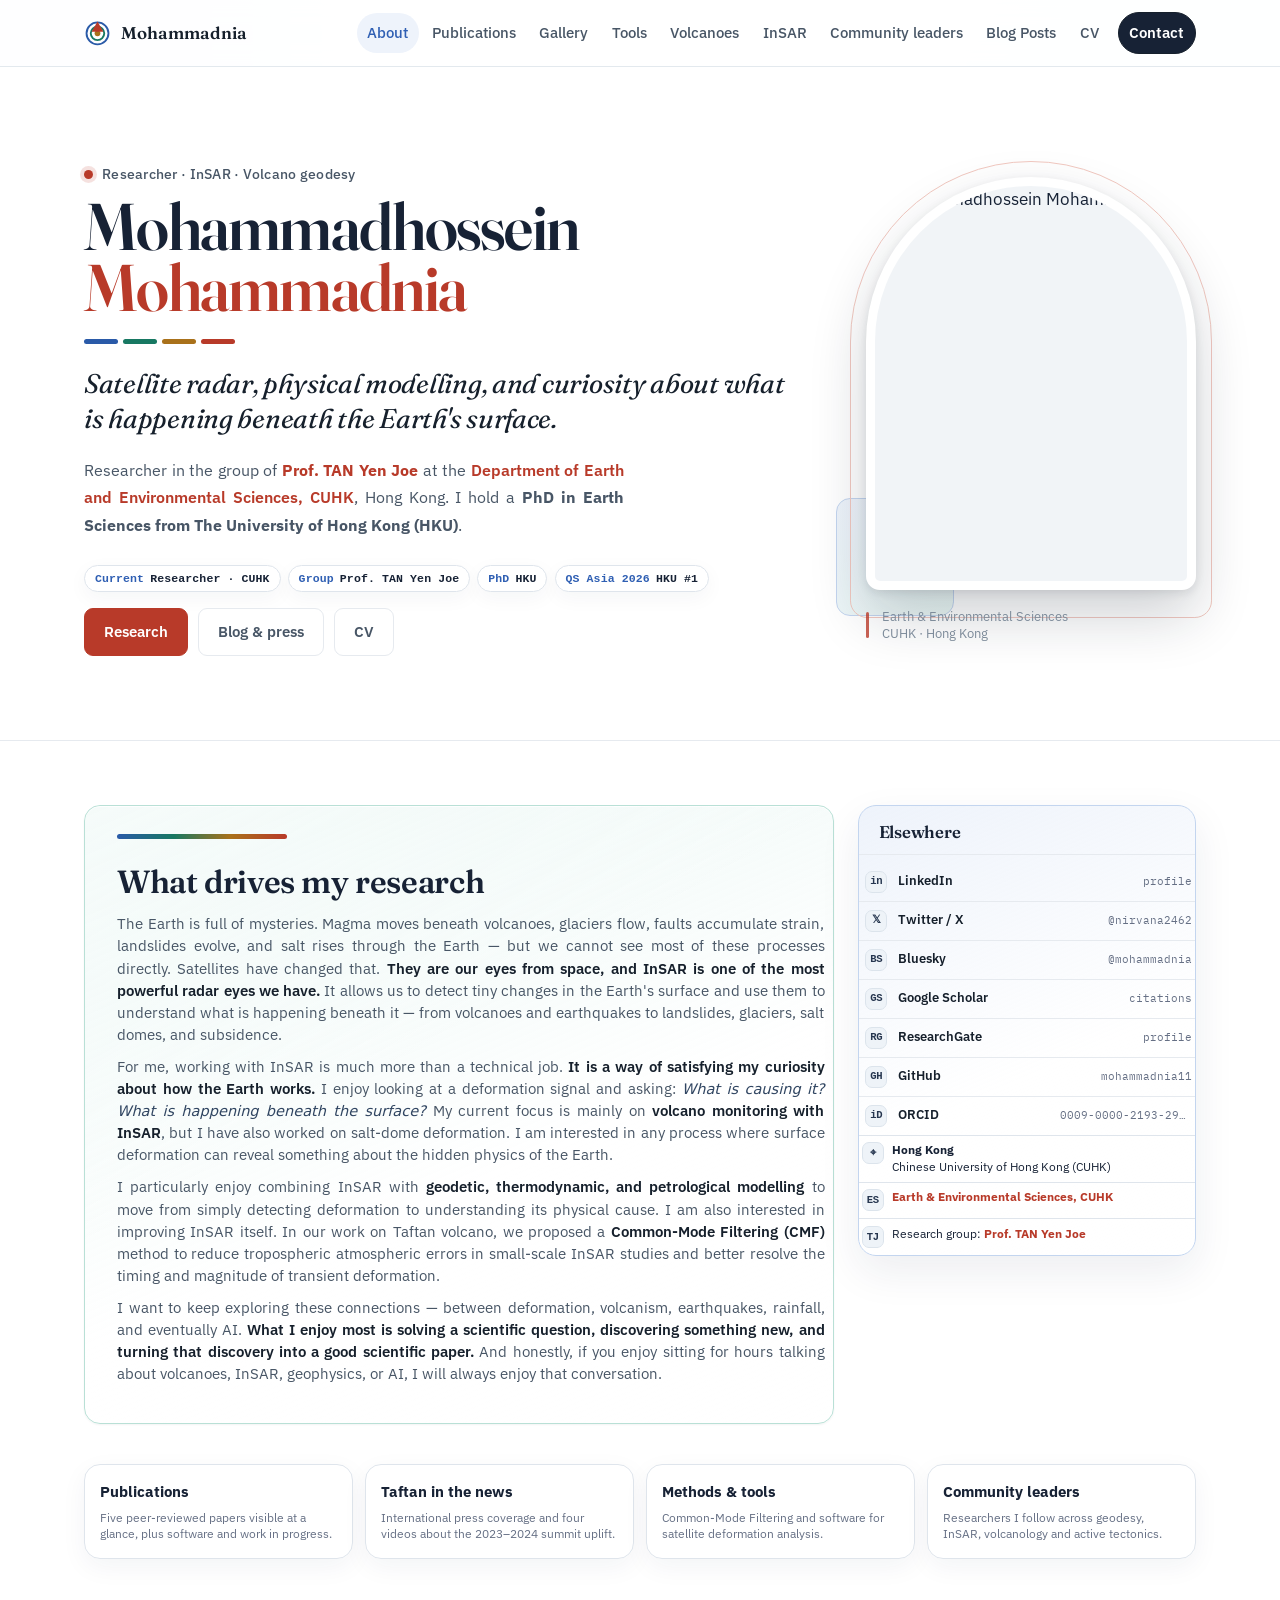
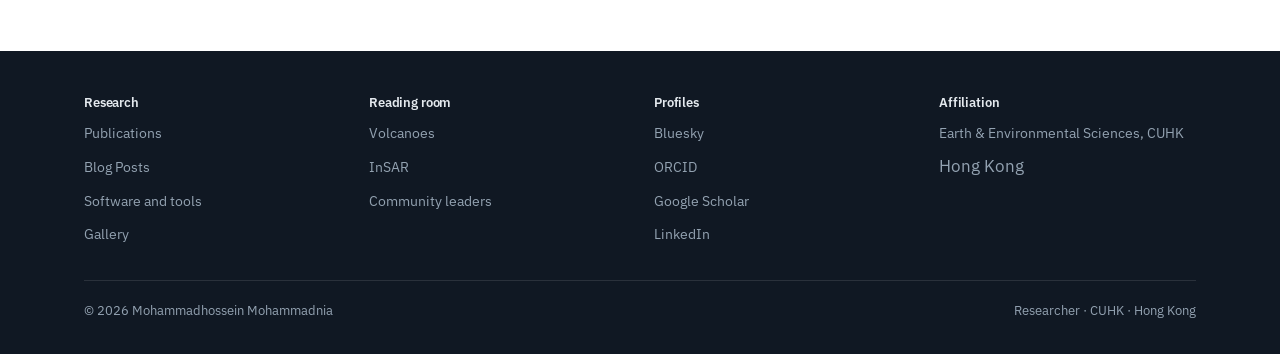
==== commit 13e94eb8: "Add files via upload" ====
--- a/index.html
+++ b/index.html
@@ -1,329 +1,107 @@
 <!DOCTYPE html>
-<html lang="en">
-<head>
-<meta charset="UTF-8">
-<meta name="viewport" content="width=device-width, initial-scale=1.0">
+<html lang="en"><head>
+<meta charset="UTF-8"><meta name="viewport" content="width=device-width, initial-scale=1.0">
 <title>Mohammadhossein Mohammadnia — InSAR and volcano geodesy</title>
-<meta name="description" content="Solid-Earth geodesist using radar interferometry to measure deformation at remote and unmonitored volcanoes. PhD, University of Hong Kong.">
+<meta name="description" content="Researcher at CUHK using InSAR, geodesy and physical modelling to study volcano deformation and solid-Earth processes.">
 <link rel="canonical" href="https://mhmnia.github.io/">
 <meta name="author" content="Mohammadhossein Mohammadnia">
-<meta property="og:type" content="website">
-<meta property="og:site_name" content="Mohammadhossein Mohammadnia">
-<meta property="og:title" content="Mohammadhossein Mohammadnia — InSAR and volcano geodesy">
-<meta property="og:description" content="Solid-Earth geodesist using radar interferometry to measure deformation at remote and unmonitored volcanoes. PhD, University of Hong Kong.">
-<meta property="og:url" content="https://mhmnia.github.io/">
-<meta property="og:image" content="https://mhmnia.github.io/images/hero.jpg">
-<meta name="twitter:card" content="summary_large_image">
-<meta name="twitter:site" content="@nirvana2462">
-<meta name="twitter:image" content="https://mhmnia.github.io/images/hero.jpg">
+<meta property="og:type" content="website"><meta property="og:site_name" content="Mohammadhossein Mohammadnia">
+<meta property="og:title" content="Mohammadhossein Mohammadnia — InSAR and volcano geodesy"><meta property="og:description" content="Researcher at CUHK using InSAR, geodesy and physical modelling to study volcano deformation and solid-Earth processes.">
+<meta property="og:url" content="https://mhmnia.github.io/"><meta property="og:image" content="https://mhmnia.github.io/images/hero.jpg">
+<meta name="twitter:card" content="summary_large_image"><meta name="twitter:site" content="@nirvana2462">
 <link rel="icon" href="favicon.svg" type="image/svg+xml">
 <link rel="preconnect" href="https://fonts.googleapis.com">
 <link rel="preconnect" href="https://fonts.gstatic.com" crossorigin>
 <link href="https://fonts.googleapis.com/css2?family=Fraunces:opsz,wght@9..144,400;9..144,600;9..144,700&family=IBM+Plex+Sans:wght@400;500;600&family=IBM+Plex+Mono:wght@400;500;600&display=swap" rel="stylesheet">
 <link rel="stylesheet" href="assets/site.css">
+<link rel="stylesheet" href="upgrade-2026.css">
 <script data-goatcounter="https://mhmnia.goatcounter.com/count" async src="//gc.zgo.at/count.js"></script>
-</head>
-<body>
-<header class="masthead">
-  <div class="wrap">
-    <a class="sig" href="./"><svg viewBox="0 0 32 32" aria-hidden="true"><circle cx="16" cy="17" r="13" fill="none" stroke="#2a5aa8" stroke-width="2.2"/><circle cx="16" cy="17" r="8" fill="none" stroke="#177862" stroke-width="2.2"/><circle cx="16" cy="17" r="3.4" fill="#a9711a"/><path d="M16 3 L23 15 H9 Z" fill="#b83a29"/></svg><b>Mohammadnia</b></a>
-    <button class="burger" id="burger" aria-label="Menu" aria-expanded="false"><span></span></button>
-    <nav class="menu" id="menu"><a href="./" aria-current="page">About</a><a href="publications.html">Publications</a><a href="gallery.html">Gallery</a><a href="tools.html">Tools</a><a href="volcanoes.html">Volcanoes</a><a href="insar.html">InSAR</a><a href="people.html">Inspirations</a><a href="cv.html">CV</a><a class="mark" href="contact.html">Contact</a></nav>
-  </div>
-</header>
-
+</head><body><header class="masthead"><div class="wrap">
+<a class="sig" href="./"><svg viewBox="0 0 32 32" aria-hidden="true"><circle cx="16" cy="17" r="13" fill="none" stroke="#2a5aa8" stroke-width="2.2"/><circle cx="16" cy="17" r="8" fill="none" stroke="#177862" stroke-width="2.2"/><circle cx="16" cy="17" r="3.4" fill="#a9711a"/><path d="M16 3 L23 15 H9 Z" fill="#b83a29"/></svg><b>Mohammadnia</b></a>
+<button class="burger" id="burger" aria-label="Menu" aria-expanded="false"><span></span></button>
+<nav class="menu" id="menu"><a href="./" aria-current="page">About</a><a href="publications.html">Publications</a><a href="gallery.html">Gallery</a><a href="tools.html">Tools</a><a href="volcanoes.html">Volcanoes</a><a href="insar.html">InSAR</a><a href="people.html">Community leaders</a><a href="blog.html">Blog Posts</a><a href="cv.html">CV</a><a class="mark" href="contact.html">Contact</a></nav></div></header>
 <section class="hero">
-  <div class="hero-art" aria-hidden="true"><svg class="contours" viewBox="0 0 940 600" aria-hidden="true" preserveAspectRatio="xMidYMid slice"><path d="M501,300 C501,302 501,303 501,305 C500,306 500,308 499,309 C498,311 498,312 497,314 C495,315 494,316 493,318 C491,319 490,320 488,320 C487,321 485,322 483,322 C481,323 480,323 478,323 C476,324 474,324 473,324 C471,324 469,325 467,325 C465,325 464,324 462,324 C460,324 458,323 457,323 C455,322 454,321 452,320 C451,319 450,318 449,316 C448,315 447,314 446,313 C445,311 444,310 443,309 C443,307 442,306 441,305 C440,303 440,302 439,300 C439,298 439,297 439,295 C439,294 440,292 440,290 C441,289 442,287 443,286 C444,285 445,283 447,282 C448,281 449,280 451,279 C453,278 454,277 456,277 C458,276 460,275 462,275 C463,275 465,275 467,275 C469,275 471,276 473,276 C474,277 476,278 477,278 C479,279 480,279 482,280 C484,280 485,281 487,282 C488,282 490,283 491,284 C493,284 495,285 496,287 C497,288 498,289 499,291 C500,292 501,294 501,295 C501,297 501,298 501,300Z" fill="none" stroke="currentColor" stroke-width="1.4" opacity="0.6"/><path d="M508,300 C508,302 508,304 507,306 C507,308 506,310 505,312 C504,313 503,315 502,317 C501,318 499,320 498,321 C496,322 494,324 492,325 C490,325 488,326 486,327 C484,327 482,328 480,328 C477,329 475,329 473,329 C471,330 469,330 467,330 C465,330 462,330 460,329 C458,329 456,328 454,327 C452,326 450,325 448,324 C447,323 445,321 444,320 C443,318 442,317 441,315 C440,314 438,312 437,311 C436,309 435,307 435,306 C434,304 433,302 433,300 C432,298 432,296 432,294 C432,292 433,290 434,288 C435,286 436,285 437,283 C438,281 440,280 442,278 C443,277 445,276 447,274 C449,273 451,272 453,272 C455,271 458,270 460,270 C462,270 465,270 467,270 C469,270 471,271 473,272 C475,272 477,273 479,273 C481,274 483,275 485,275 C486,276 488,277 490,277 C492,278 494,279 496,280 C498,281 500,282 502,284 C503,285 505,287 506,288 C507,290 507,292 508,294 C508,296 508,298 508,300Z" fill="none" stroke="currentColor" stroke-width="0.7" opacity="0.33"/><path d="M516,300 C516,302 516,305 515,307 C515,309 514,312 513,314 C512,316 511,318 509,320 C507,322 506,324 503,326 C501,327 499,329 497,330 C494,331 492,332 489,332 C487,333 484,334 482,334 C479,335 477,335 474,336 C471,336 469,336 466,336 C463,336 461,336 458,336 C455,335 453,334 450,333 C448,332 446,331 444,329 C442,328 440,326 439,324 C437,322 436,320 434,319 C433,317 432,315 430,313 C429,311 428,309 427,307 C426,305 425,302 424,300 C424,298 424,295 424,293 C424,290 425,288 426,286 C427,283 429,281 430,279 C432,277 434,275 436,274 C438,272 440,270 442,269 C445,268 447,267 450,266 C452,265 455,264 458,264 C461,264 463,264 466,264 C469,264 471,265 474,266 C476,266 479,267 481,268 C483,269 485,269 488,270 C490,271 493,271 495,272 C497,273 500,274 502,275 C505,277 507,278 509,280 C511,282 512,284 514,286 C515,288 516,290 516,293 C517,295 517,298 516,300Z" fill="none" stroke="currentColor" stroke-width="0.7" opacity="0.33"/><path d="M526,300 C526,303 526,306 525,309 C524,311 523,314 522,317 C521,320 519,322 517,325 C515,327 513,329 510,331 C508,333 505,334 502,336 C499,337 496,338 493,339 C490,340 487,341 484,342 C481,342 478,343 475,343 C472,344 468,344 465,344 C462,344 458,344 455,343 C452,343 449,342 446,340 C443,339 441,337 438,335 C436,333 434,331 432,329 C430,327 428,325 426,323 C425,320 423,318 421,316 C420,313 418,311 417,308 C416,306 415,303 414,300 C414,297 413,294 414,291 C414,288 415,285 417,283 C418,280 420,277 422,275 C424,272 426,270 428,268 C431,266 434,264 436,263 C439,261 442,260 445,259 C449,258 452,257 455,257 C459,256 462,256 465,257 C468,257 472,258 475,259 C478,259 480,260 483,261 C486,262 489,263 492,263 C495,264 498,265 501,266 C504,267 507,268 510,270 C512,271 515,273 517,275 C520,277 522,280 523,283 C525,285 525,288 526,291 C527,294 527,297 526,300Z" fill="none" stroke="currentColor" stroke-width="0.7" opacity="0.33"/><path d="M538,300 C538,304 538,307 537,310 C536,314 535,317 533,321 C531,324 530,327 527,330 C525,333 522,335 519,337 C516,340 512,342 509,343 C506,345 502,346 498,347 C495,349 491,350 487,351 C483,351 480,352 476,353 C472,353 468,354 464,354 C460,354 456,354 452,353 C448,352 444,351 441,349 C438,347 434,345 431,343 C429,341 426,338 424,335 C421,333 419,330 417,328 C415,325 413,322 411,319 C409,316 407,313 405,310 C404,307 402,303 402,300 C401,297 401,293 402,289 C402,286 403,282 405,279 C407,276 409,272 411,269 C414,267 417,264 420,261 C423,259 426,257 429,255 C433,253 437,251 440,250 C444,249 448,248 452,248 C456,247 460,248 464,248 C468,248 472,249 476,250 C479,251 483,252 486,253 C490,253 493,254 497,255 C500,256 504,257 507,258 C511,260 515,261 518,263 C522,265 525,267 528,270 C531,272 533,276 535,279 C536,282 537,286 538,289 C539,293 539,296 538,300Z" fill="none" stroke="currentColor" stroke-width="1.4" opacity="0.6"/><path d="M553,300 C553,304 552,309 551,313 C550,317 548,321 546,325 C544,329 542,333 539,336 C536,339 533,343 529,345 C526,348 521,350 517,352 C513,354 508,356 504,357 C500,359 495,360 491,361 C486,362 482,364 477,364 C472,365 468,366 463,366 C458,366 453,365 448,364 C444,363 439,361 435,359 C431,357 427,355 423,352 C420,349 417,346 414,343 C411,340 408,337 405,334 C403,330 400,327 397,324 C395,320 392,316 391,312 C389,309 387,304 387,300 C386,296 386,291 387,287 C387,283 389,278 391,274 C393,270 396,267 399,263 C402,260 405,256 409,253 C413,250 417,248 421,245 C425,243 430,241 434,240 C439,238 444,237 449,237 C453,237 458,237 463,237 C468,238 472,239 477,239 C481,240 485,241 490,242 C494,243 498,244 502,245 C507,246 511,247 516,249 C520,250 525,252 529,254 C534,257 538,260 541,263 C544,266 547,270 549,274 C551,278 552,283 553,287 C553,291 553,296 553,300Z" fill="none" stroke="currentColor" stroke-width="0.7" opacity="0.33"/><path d="M571,300 C570,305 569,310 568,315 C567,320 565,325 563,330 C560,335 557,339 554,344 C550,348 546,351 542,355 C537,358 532,361 527,363 C522,366 517,368 511,370 C506,371 501,373 495,374 C490,376 484,377 479,378 C473,379 467,380 461,380 C455,380 449,379 444,378 C438,377 432,375 427,372 C422,370 418,366 413,363 C409,360 405,356 402,352 C398,349 395,345 391,341 C388,337 384,333 381,329 C378,325 375,320 373,315 C371,310 369,305 368,300 C367,295 368,289 369,284 C370,279 372,274 374,269 C377,264 380,259 384,255 C388,251 392,247 396,244 C401,240 406,237 411,234 C416,231 421,229 427,227 C432,226 438,224 444,224 C450,223 456,224 462,224 C467,225 473,226 478,227 C483,228 488,229 494,230 C499,231 504,232 510,233 C515,234 521,235 526,237 C532,239 538,241 543,244 C548,247 553,251 557,255 C561,259 564,264 566,269 C569,274 570,279 571,284 C571,289 571,295 571,300Z" fill="none" stroke="currentColor" stroke-width="0.7" opacity="0.33"/><path d="M592,300 C592,306 591,313 589,319 C587,325 585,331 582,336 C579,342 576,348 571,353 C567,358 562,362 557,366 C551,370 545,374 539,377 C533,380 526,382 520,384 C514,387 507,389 501,390 C494,392 487,394 480,395 C474,396 466,397 459,397 C452,397 445,396 438,395 C431,393 424,391 418,388 C412,385 406,381 401,377 C396,373 391,368 387,364 C382,359 378,355 374,350 C370,345 365,341 361,335 C358,330 354,325 351,319 C349,313 346,306 346,300 C345,294 345,287 347,281 C348,274 351,268 354,262 C357,256 361,251 366,246 C370,241 375,236 381,232 C386,227 392,224 398,220 C404,217 411,214 418,212 C425,210 432,209 439,208 C446,208 453,208 460,209 C467,209 473,210 480,211 C486,212 492,213 499,215 C505,216 512,217 519,218 C525,219 532,221 539,223 C546,225 553,228 559,232 C566,235 572,240 576,245 C581,250 584,256 587,262 C590,268 591,274 592,281 C593,287 593,294 592,300Z" fill="none" stroke="currentColor" stroke-width="0.7" opacity="0.33"/><path d="M618,300 C617,308 616,315 614,323 C612,330 609,337 606,344 C602,351 598,358 593,364 C587,370 581,375 575,380 C568,385 561,389 553,393 C546,396 538,399 531,402 C523,405 515,408 507,410 C499,412 491,414 483,416 C474,417 466,418 457,418 C448,418 439,417 431,415 C423,413 414,410 407,406 C399,403 393,398 386,393 C380,388 374,383 369,378 C363,372 358,367 353,361 C347,355 342,350 337,343 C333,337 328,330 325,323 C322,316 319,308 318,300 C318,292 318,284 320,276 C322,269 325,261 329,254 C333,247 338,241 344,234 C349,228 356,223 362,217 C369,212 376,208 383,204 C391,200 399,196 407,194 C415,192 424,190 433,189 C441,189 450,189 458,189 C466,190 474,191 482,192 C490,193 497,195 505,196 C513,197 521,198 530,199 C538,201 547,203 555,205 C563,208 572,212 580,216 C587,221 594,226 600,233 C605,239 609,246 613,254 C616,261 617,269 618,277 C619,284 619,292 618,300Z" fill="none" stroke="currentColor" stroke-width="1.4" opacity="0.6"/><path d="M650,300 C649,309 647,318 644,327 C642,336 639,345 634,353 C630,362 625,370 618,377 C612,384 604,391 596,397 C589,403 580,408 571,412 C562,417 553,420 543,424 C534,427 525,431 515,434 C506,436 496,439 486,441 C475,443 465,444 454,444 C444,444 433,443 422,440 C412,438 402,434 393,429 C384,425 376,419 368,413 C361,407 354,401 347,394 C340,388 333,382 327,375 C320,368 313,361 308,353 C302,345 296,337 293,328 C289,319 286,309 285,300 C285,291 286,281 288,271 C290,262 295,253 299,245 C304,236 311,228 318,221 C324,213 332,206 340,200 C348,194 356,188 365,184 C374,179 384,175 394,172 C404,169 415,167 425,167 C435,166 445,166 455,166 C465,167 475,168 484,169 C494,170 503,171 513,173 C523,174 533,175 543,177 C553,179 564,180 574,184 C585,187 595,192 604,197 C613,203 622,210 628,218 C635,225 640,235 643,244 C647,253 649,262 650,272 C651,281 650,291 650,300Z" fill="none" stroke="currentColor" stroke-width="0.7" opacity="0.33"/><path d="M687,300 C686,311 684,322 681,333 C678,344 674,355 669,365 C664,375 657,385 649,393 C642,402 632,410 623,417 C613,424 603,430 592,436 C581,441 570,446 559,450 C548,455 537,459 525,463 C513,466 501,470 489,472 C477,474 463,476 451,475 C438,475 425,474 412,471 C400,467 388,462 377,457 C366,451 356,444 347,437 C337,430 328,423 320,415 C311,407 303,399 295,391 C287,383 278,374 272,365 C265,355 258,345 253,334 C249,323 246,311 245,300 C244,289 246,276 249,265 C252,254 257,243 264,233 C270,223 277,213 286,204 C294,195 303,187 313,179 C322,172 333,165 344,159 C355,154 366,149 378,146 C390,142 403,140 415,139 C428,138 440,138 452,138 C464,139 476,140 488,141 C499,142 511,143 523,144 C535,146 547,147 560,149 C572,151 586,153 598,158 C611,162 623,167 634,174 C645,181 655,190 663,200 C671,209 676,220 681,231 C685,243 687,254 688,266 C689,277 689,289 687,300Z" fill="none" stroke="currentColor" stroke-width="0.7" opacity="0.33"/><path d="M733,300 C732,314 730,327 726,340 C722,353 717,366 711,378 C704,390 696,402 687,413 C678,423 666,433 655,442 C643,450 630,457 618,464 C605,471 592,477 578,482 C565,488 551,493 537,498 C523,502 508,507 493,509 C478,512 462,514 446,514 C431,513 415,511 400,507 C385,503 370,497 357,491 C344,484 332,475 320,467 C308,458 298,449 287,440 C276,431 266,421 256,411 C246,401 236,391 227,379 C219,367 211,355 206,342 C200,328 197,314 196,300 C196,286 198,271 202,258 C206,244 213,231 220,219 C228,206 237,195 247,184 C257,173 268,163 280,154 C292,145 304,137 317,130 C331,123 345,118 359,113 C374,109 389,107 404,105 C419,104 434,104 448,104 C463,104 477,106 491,107 C506,107 520,108 534,110 C549,111 565,112 580,114 C595,117 612,120 627,125 C642,130 658,137 671,146 C684,155 696,166 705,178 C714,190 721,203 726,217 C730,230 733,245 734,259 C735,272 735,286 733,300Z" fill="none" stroke="currentColor" stroke-width="0.7" opacity="0.33"/><path d="M789,300 C787,316 784,333 780,349 C775,364 769,380 761,395 C754,409 744,424 732,436 C721,449 707,461 694,471 C680,482 664,490 649,499 C633,507 618,515 601,522 C585,529 569,535 552,541 C534,546 517,552 498,555 C480,558 460,561 441,560 C422,560 403,557 385,552 C367,547 349,540 333,531 C317,523 302,513 288,503 C273,493 260,482 247,471 C234,460 221,448 209,436 C196,424 184,411 173,396 C163,382 153,367 147,351 C141,335 138,317 137,300 C137,283 140,265 145,249 C150,233 159,217 168,202 C177,187 189,173 201,160 C213,147 226,135 240,124 C254,113 270,103 286,95 C302,87 319,80 336,75 C354,70 372,67 390,65 C408,63 426,63 444,63 C461,63 478,64 496,64 C514,65 531,66 549,67 C567,68 586,69 605,72 C624,75 644,79 663,85 C681,92 700,101 716,112 C731,123 745,137 756,151 C767,166 775,183 780,199 C786,216 788,233 790,250 C791,267 790,284 789,300Z" fill="none" stroke="currentColor" stroke-width="1.4" opacity="0.6"/><path d="M856,300 C854,320 850,340 845,359 C839,378 832,397 823,415 C813,432 801,450 787,465 C774,480 757,494 740,507 C724,520 705,531 687,541 C668,551 649,560 630,569 C610,578 590,586 569,593 C549,600 527,607 504,611 C482,615 458,618 435,617 C412,616 388,612 366,606 C344,600 323,591 303,581 C284,571 266,559 248,547 C231,534 215,521 198,508 C182,495 166,481 151,466 C136,451 120,435 108,418 C95,401 84,381 77,362 C70,342 65,321 65,300 C65,279 70,258 76,238 C83,218 93,199 105,181 C116,163 130,146 145,131 C159,115 175,101 192,87 C210,74 228,62 247,52 C267,42 288,34 309,28 C330,22 352,18 374,15 C395,13 417,12 438,12 C460,11 480,12 502,13 C523,13 544,13 567,14 C589,16 613,16 636,20 C659,24 684,29 707,37 C729,45 752,56 770,70 C789,84 806,101 818,119 C831,137 840,158 846,178 C852,198 855,219 857,239 C858,260 858,280 856,300Z" fill="none" stroke="currentColor" stroke-width="0.7" opacity="0.33"/><circle cx="470" cy="300" r="3" fill="currentColor" opacity=".7"/></svg></div>
-  <div class="hero-field" aria-hidden="true"></div>
-  <div class="wrap">
-    <div class="hero-grid">
-
-      <div class="hero-text">
-        <p class="eyebrow"><span class="dot"></span>Solid-Earth geodesist</p>
-        <h1>Mohammadhossein<br><span class="surname">Mohammadnia</span></h1>
-        <div class="namerule" aria-hidden="true"><i></i><i></i><i></i><i></i></div>
-        <p class="stance">Radar interferometry for volcano deformation<br>and hazard assessment.</p>
-        <p class="whereabouts"><b>PhD in Earth Sciences</b>, The University of Hong Kong. My research
-        develops the methods that make satellite radar measurements reliable at volcanoes with no instruments
-        on the ground, and applies them to detect unrest that would otherwise go unrecorded.</p>
-        <div class="hero-acts">
-          <a class="btn" href="publications.html">Read the research</a>
-          <a class="btn quiet" href="cv.html">Curriculum vitae</a>
-          <a class="btn quiet" href="contact.html">Get in touch</a>
-        </div>
-      </div>
-
-      <figure class="portrait">
-        <span class="arch-ring" aria-hidden="true"></span>
-        <span class="arch-block" aria-hidden="true"></span>
-        <img src="images/profile.jpg" alt="Mohammadhossein Mohammadnia">
-        <figcaption>
-          <span class="tick" aria-hidden="true"></span>
-          Department of Earth Sciences<br>The University of Hong Kong
-        </figcaption>
-      </figure>
-
-    </div>
-  </div>
+<div class="wrap"><div class="hero-grid">
+<div class="hero-text">
+<p class="eyebrow"><span class="dot"></span>Researcher · InSAR · Volcano geodesy</p>
+<h1>Mohammadhossein<br><span class="surname">Mohammadnia</span></h1>
+<div class="namerule" aria-hidden="true"><i></i><i></i><i></i><i></i></div>
+<p class="stance">Satellite radar, physical modelling, and curiosity about what is happening beneath the Earth's surface.</p>
+<p class="whereabouts">Researcher in the group of <a href="https://tanyenjoe.com/" target="_blank" rel="noopener"><strong>Prof. TAN Yen Joe</strong></a> at the <a href="https://www.ees.cuhk.edu.hk/" target="_blank" rel="noopener">Department of Earth and Environmental Sciences, CUHK</a>, Hong Kong. I hold a <strong>PhD in Earth Sciences from The University of Hong Kong (HKU)</strong>.</p>
+<div class="credential-row">
+<span class="cred"><b>Current</b> Researcher · CUHK</span>
+<span class="cred"><b>Group</b> Prof. TAN Yen Joe</span>
+<span class="cred"><b>PhD</b> HKU</span>
+<span class="cred"><b>QS Asia 2026</b> HKU #1</span>
+</div>
+<div class="hero-acts">
+<a class="btn" href="publications.html">Research</a>
+<a class="btn quiet" href="blog.html">Blog & press</a>
+<a class="btn quiet" href="cv.html">CV</a>
+</div>
+</div>
+<figure class="portrait">
+<span class="arch-ring" aria-hidden="true"></span><span class="arch-block" aria-hidden="true"></span>
+<img src="images/profile.jpg" alt="Mohammadhossein Mohammadnia">
+<figcaption><span class="tick" aria-hidden="true"></span>Earth &amp; Environmental Sciences<br>CUHK · Hong Kong</figcaption>
+</figure>
+</div></div>
 </section>
 
-<section class="band">
-  <div class="wrap">
-    <div style="display:grid;grid-template-columns:minmax(0,1fr) 330px;gap:46px;align-items:start" class="about-grid">
-      <div class="prose">
-        <hr class="rule">
-        <h2 class="head">What I actually do</h2>
-        <p>A radar satellite passes over the same patch of ground every twelve days and measures the distance
-        to it. Compare two passes and you can see the ground move. The catch is that most of what you see is
-        not ground movement &mdash; it is water vapour in the atmosphere, changing between the two dates and
-        mimicking exactly the signal you are hunting.</p>
+<section class="band"><div class="wrap">
+<div class="home-intro">
+<div class="prose compact-copy">
+<hr class="rule"><h2 class="head">What drives my research</h2>
+<p>The Earth is full of mysteries. Magma moves beneath volcanoes, glaciers flow, faults accumulate strain, landslides evolve, and salt rises through the Earth — but we cannot see most of these processes directly. Satellites have changed that. <strong>They are our eyes from space, and InSAR is one of the most powerful radar eyes we have.</strong> It allows us to detect tiny changes in the Earth's surface and use them to understand what is happening beneath it — from volcanoes and earthquakes to landslides, glaciers, salt domes, and subsidence.</p>
+<p>For me, working with InSAR is much more than a technical job. <strong>It is a way of satisfying my curiosity about how the Earth works.</strong> I enjoy looking at a deformation signal and asking: <em>What is causing it? What is happening beneath the surface?</em> My current focus is mainly on <strong>volcano monitoring with InSAR</strong>, but I have also worked on salt-dome deformation. I am interested in any process where surface deformation can reveal something about the hidden physics of the Earth.</p>
+<p>I particularly enjoy combining InSAR with <strong>geodetic, thermodynamic, and petrological modelling</strong> to move from simply detecting deformation to understanding its physical cause. I am also interested in improving InSAR itself. In our work on Taftan volcano, we proposed a <strong>Common-Mode Filtering (CMF)</strong> method to reduce tropospheric atmospheric errors in small-scale InSAR studies and better resolve the timing and magnitude of transient deformation.</p>
+<p>I want to keep exploring these connections — between deformation, volcanism, earthquakes, rainfall, and eventually AI. <strong>What I enjoy most is solving a scientific question, discovering something new, and turning that discovery into a good scientific paper.</strong> And honestly, if you enjoy sitting for hours talking about volcanoes, InSAR, geophysics, or AI, I will always enjoy that conversation.</p>
+</div>
+<aside>
+<div class="elsewhere c-blue">
+<h3>Elsewhere</h3><ul>
+<li><a href="https://www.linkedin.com/in/mohammadhosein-mohammadnia-128904a3/" target="_blank" rel="noopener"><span class="social-icon">in</span><span class="who">LinkedIn</span><span class="handle">profile</span></a></li>
+<li><a href="https://twitter.com/nirvana2462" target="_blank" rel="noopener"><span class="social-icon">𝕏</span><span class="who">Twitter / X</span><span class="handle">@nirvana2462</span></a></li>
+<li><a href="https://bsky.app/profile/mohammadnia.bsky.social" target="_blank" rel="noopener"><span class="social-icon">BS</span><span class="who">Bluesky</span><span class="handle">@mohammadnia</span></a></li>
+<li><a href="https://scholar.google.com/citations?user=CLB8v-cAAAAJ&amp;hl=en" target="_blank" rel="noopener"><span class="social-icon">GS</span><span class="who">Google Scholar</span><span class="handle">citations</span></a></li>
+<li><a href="https://www.researchgate.net/profile/Mohammadhosein-Mohammadnia" target="_blank" rel="noopener"><span class="social-icon">RG</span><span class="who">ResearchGate</span><span class="handle">profile</span></a></li>
+<li><a href="https://github.com/mohammadnia11" target="_blank" rel="noopener"><span class="social-icon">GH</span><span class="who">GitHub</span><span class="handle">mohammadnia11</span></a></li>
+<li><a href="https://orcid.org/0009-0000-2193-2980" target="_blank" rel="noopener"><span class="social-icon">iD</span><span class="who">ORCID</span><span class="handle">0009-0000-2193-2980</span></a></li>
+</ul>
+<div class="meta-row"><span class="social-icon">⌖</span><span><strong>Hong Kong</strong><br>Chinese University of Hong Kong (CUHK)</span></div>
+<div class="meta-row"><span class="social-icon">ES</span><span><a href="https://www.ees.cuhk.edu.hk/" target="_blank" rel="noopener"><strong>Earth &amp; Environmental Sciences, CUHK</strong></a></span></div>
+<div class="meta-row"><span class="social-icon">TJ</span><span>Research group: <a href="https://tanyenjoe.com/" target="_blank" rel="noopener"><strong>Prof. TAN Yen Joe</strong></a></span></div>
+</div>
+</aside>
+</div>
 
-        <p>Most of my work is about telling those two apart. The
-        <a href="tools.html">common-mode filtering method</a> I developed measures the atmospheric noise
-        directly from stable ground around a volcano instead of modelling it, which matters at small, steep
-        edifices where global weather models are far too coarse to help. It cuts the scatter in a time series
-        by about a third.</p>
-
-        <p>Once the signal is clean, the question becomes what produced it. I use Bayesian source inversion
-        to locate the pressure change, and thermodynamic and petrological models to work out whether a
-        reservoir is filling, cooling, or simply venting gas. The same toolkit works away from volcanoes too:
-        salt rising through a desert basin, an aquifer compacting under a plain, a glacier thinning above the
-        Arctic Circle.</p>
-
-        <p>The reason any of this matters: most of the world's volcanoes have no seismometer, no GNSS
-        station, no observatory. Satellites are the only instrument they will ever have.</p>
-      </div>
-
-      <aside>
-        <div class="elsewhere c-blue">
-          <h3>Elsewhere</h3>
-          <ul>
-            <li><a href="https://www.linkedin.com/in/mohammadhosein-mohammadnia-128904a3/" target="_blank" rel="noopener">
-              <span class="who">LinkedIn</span><span class="handle">mohammadhosein-mohammadnia</span></a></li>
-            <li><a href="https://twitter.com/nirvana2462" target="_blank" rel="noopener">
-              <span class="who">Twitter / X</span><span class="handle">@nirvana2462</span></a></li>
-            <li><a href="https://scholar.google.com/citations?user=CLB8v-cAAAAJ&amp;hl=en" target="_blank" rel="noopener">
-              <span class="who">Google Scholar</span><span class="handle">citations</span></a></li>
-            <li><a href="https://www.researchgate.net/profile/Mohammadhosein-Mohammadnia" target="_blank" rel="noopener">
-              <span class="who">ResearchGate</span><span class="handle">profile</span></a></li>
-            <li><a href="https://github.com/mohammadnia11" target="_blank" rel="noopener">
-              <span class="who">GitHub</span><span class="handle">mohammadnia11</span></a></li>
-            <li><a href="https://orcid.org/0009-0000-2193-2980" target="_blank" rel="noopener">
-              <span class="who">ORCID</span><span class="handle">0009-0000-2193-2980</span></a></li>
-          </ul>
-          <!-- Paste an embed from LinkedIn or X between here ... -->
-          <div class="feedslot">
-            <p>Pinned post slot. Paste an embed from LinkedIn or X in place of this note in
-            <code>index.html</code> and it will appear here.</p>
-          </div>
-          <!-- ... and here. -->
-        </div>
-      </aside>
-    </div>
-  </div>
-</section>
-
-<section class="band" id="sites">
-  <div class="wrap">
-    <hr class="rule">
-    <h2 class="head">Where the work has taken me</h2>
-    <p class="sub">Eight sites on four continents, from an arc volcano on the Iran&ndash;Pakistan border to glaciers above the Arctic Circle. The map opens at the closest zoom that still holds every site; click a marker to read what that study found, and use the buttons to move in further.</p>
-
-    <div class="mapwrap">
-      <div>
-        <div class="mapstage" id="stage">
-          <div class="maptiles" id="tiles"></div>
-          <div class="mappins" id="pins"></div>
-          <div class="mapzoom">
-            <button id="zin" type="button" aria-label="Zoom in">+</button>
-            <button id="zout" type="button" aria-label="Zoom out">&minus;</button>
-          </div>
-          <div class="maplegend">
-            <span><i class="pub"></i>Published</span>
-            <span><i class="prog"></i>In progress</span>
-            <span><i class="past"></i>Earlier work</span>
-          </div>
-        </div>
-        <p class="mapcredit" id="mapcredit">Drag to pan. Basemap: Esri World Imagery. Markers show approximate site locations.</p>
-      </div>
-      <aside class="sitecard box c-amber" id="sitecard">
-        <span class="pill">Start here</span>
-        <h3>Pick a site on the map</h3>
-        <p>Each marker opens a short summary of the study, the method behind it, and a link to the paper
-        where one exists.</p>
-      </aside>
-    </div>
-  </div>
-</section>
-
-<script>
-(function(){
-var SITES=[
- {name:"Taftan volcano",where:"Makran arc, southeastern Iran",lat:28.60,lon:61.13,
-  state:"published",flag:"Published \u00b7 GRL 2025",img:"images/taftan.jpg",
-  alt:"InSAR velocity maps of Taftan volcano",
-  text:"No dated eruption for roughly 700,000 years, and no monitoring network on the ground. Common-mode filtering pulled a ten-month summit uplift out of the atmospheric noise, sourced a few hundred metres below the summit and starting with no earthquake to set it off.",
-  ref:"Mohammadnia et al. (2025), <em>Geophysical Research Letters</em>",doi:"https://doi.org/10.1029/2025GL114853"},
- {name:"Tibesti Volcanic Province",where:"Central Sahara, northern Chad",lat:21.04,lon:16.47,
-  state:"published",flag:"Published \u00b7 Bull. Volcanol. 2026",img:"images/tibesti.jpg",
-  alt:"Sentinel-1 velocity map of the Tibesti volcanic province",
-  text:"The first deformation baseline for a 29,000 km\u00b2 province, from three descending Sentinel-1 frames over eight volcanic centres. Toussid\u00e9\u2013Yirrigu\u00e9 subsides at 2.2 mm/yr and Soborom at 8.5 mm/yr \u2014 reservoirs cooling and degassing rather than refilling.",
-  ref:"Mohammadnia et al. (2026), <em>Bulletin of Volcanology</em>",doi:"https://doi.org/10.1007/s00445-026-01954-0"},
- {name:"Sierra Negra",where:"Isabela Island, Gal\u00e1pagos, Ecuador",lat:-0.83,lon:-91.17,
-  state:"published",flag:"Published \u00b7 GJI 2025",img:"images/sierra.jpg",
-  alt:"Sierra Negra eruption displacement maps",
-  text:"The 2018 eruption caught by three methods at once \u2014 InSAR, optical flow and pixel-offset tracking on six-day pairs. A single one-day ascending\u2013descending offset pair puts magma moving underground at roughly 60 m per hour.",
-  ref:"Mohammadnia et al. (2025), <em>Geophysical Journal International</em>",doi:"https://doi.org/10.1093/gji/ggaf012"},
- {name:"Kalut basin salt diapirs",where:"Lut desert, central Iran",lat:30.35,lon:58.00,
-  state:"published",flag:"Published \u00b7 Tectonophysics 2021",img:"images/salt.jpg",
-  alt:"Geological map of salt diapirs in the Kalut basin",
-  text:"137 Sentinel-1 scenes and 724 interferograms across eight diapirs \u2014 a whole diapiric province rather than one structure. Salt rises at up to 8 mm/yr, and walls, stocks, massifs and welds each carry their own kinematic signature.",
-  ref:"Mohammadnia et al. (2021), <em>Tectonophysics</em>",doi:"https://doi.org/10.1016/j.tecto.2021.228860"},
- {name:"Fars arc salt diapirs",where:"Zagros fold-and-thrust belt, Iran",lat:28.20,lon:53.60,
-  state:"published",flag:"Published \u00b7 Tectonophysics 2026",
-  text:"101 emergent diapirs surveyed across the Fars arc and classified as dome, fountain, droplet, depleted or fault-related. Fifty of ninety-one deform by gravity-driven spreading and gliding, and thirty-seven move faster than 4 mm/yr.",
-  ref:"Ajorlou, Mohammadnia et al. (2026), <em>Tectonophysics</em>",doi:"https://doi.org/10.1016/j.tecto.2026.231366"},
- {name:"Teide\u2013Pico Viejo",where:"Tenerife, Canary Islands, Spain",lat:28.27,lon:-16.64,
-  state:"progress",flag:"In progress \u00b7 EGU 2026",
-  text:"Atmospheric correction where the topography is the problem: 3,700 m of relief inside a small footprint. Ten years of Sentinel-1 reprocessed within the VolcaMotion project and the ERC Synergy grant ROTTnROCK.",
-  ref:"Gonz\u00e1lez, Mohammadnia et al., EGU General Assembly 2026"},
- {name:"Tarfala\u2013Kebnekaise glaciers",where:"Northern Sweden, above the Arctic Circle",lat:67.90,lon:18.60,
-  state:"past",flag:"Earlier work \u00b7 2019",
-  text:"135 Sentinel-1 acquisitions over five glaciers, processed with time-series D-InSAR for mass balance and flow: up to 1.2 m of ice lost and surface velocities reaching 2.3 m/yr. Funded by the Bolin Centre's Arctic Avenue programme.",
-  ref:"Darvishi, Mohammadnia &amp; Jaramillo, FRINGE 2021, Delft"},
- {name:"Salmas Plain",where:"West Azerbaijan, northwestern Iran",lat:38.20,lon:44.80,
-  state:"past",flag:"Earlier work \u00b7 2021",
-  text:"InSAR subsidence combined with well measurements to recover the hydrological properties of an aquifer system \u2014 the same geodetic toolkit pointed at groundwater rather than magma.",
-  ref:"Shahbazi, Mousavi, Rezaei &amp; Mohammadnia, FRINGE 2021, Delft"}
-];
-var stage=document.getElementById('stage'); if(!stage)return;
-var tileBox=document.getElementById('tiles'),pinBox=document.getElementById('pins'),
-    card=document.getElementById('sitecard'),credit=document.getElementById('mapcredit');
-/* zoom 1 shows every site at once by default */
-var view={z:2,lat:38,lon:-15,provider:'esri'},active=-1,drag=null,touched=false;
-
-function project(lat,lon,z){var n=Math.pow(2,z)*256,x=(lon+180)/360*n,r=lat*Math.PI/180,
-  y=(1-Math.asinh(Math.tan(r))/Math.PI)/2*n;return{x:x,y:y}}
-function unproject(x,y,z){var n=Math.pow(2,z)*256;return{lon:x/n*360-180,
-  lat:Math.atan(Math.sinh(Math.PI*(1-2*y/n)))*180/Math.PI}}
-function tileUrl(z,x,y){var n=Math.pow(2,z);if(y<0||y>=n)return null;x=((x%n)+n)%n;
-  return view.provider==='esri'
-   ?'https://server.arcgisonline.com/ArcGIS/rest/services/World_Imagery/MapServer/tile/'+z+'/'+y+'/'+x
-   :'https://'+['a','b','c'][(x+y)%3]+'.tile.openstreetmap.org/'+z+'/'+x+'/'+y+'.png'}
-function esc(s){return String(s==null?'':s).replace(/[&<>"']/g,function(c){
-  return {'&':'&amp;','<':'&lt;','>':'&gt;','"':'&quot;',"'":'&#39;'}[c]})}
-
-function bbox(z){
-  var xs=[],ys=[];
-  SITES.forEach(function(s){var p=project(s.lat,s.lon,z);xs.push(p.x);ys.push(p.y)});
-  return{x0:Math.min.apply(null,xs),x1:Math.max.apply(null,xs),
-         y0:Math.min.apply(null,ys),y1:Math.max.apply(null,ys)};
-}
-/* pick the closest zoom that still holds every marker, then centre on them */
-function fitAll(){
-  var b=stage.getBoundingClientRect();
-  var W=(b.width||stage.offsetWidth||900)-90,
-      H=(b.height||stage.offsetHeight||500)-120;   /* room for pins, legend, zoom buttons */
-  var best=1;
-  for(var z=1;z<=6;z++){
-    var q=bbox(z);
-    if(q.x1-q.x0<=W&&q.y1-q.y0<=H)best=z;else break;
-  }
-  var q=bbox(best),c=unproject((q.x0+q.x1)/2,(q.y0+q.y1)/2,best);
-  view.z=best;view.lat=c.lat;view.lon=c.lon;
-}
-function draw(){
-  var b=stage.getBoundingClientRect(),w=b.width,h=b.height,z=view.z;
-  var c=project(view.lat,view.lon,z),left=c.x-w/2,top=c.y-h/2;
-  tileBox.innerHTML='';var ok=0,bad=0;
-  for(var ty=Math.floor(top/256);ty<=Math.floor((top+h)/256);ty++){
-    for(var tx=Math.floor(left/256);tx<=Math.floor((left+w)/256);tx++){
-      var u=tileUrl(z,tx,ty);if(!u)continue;
-      var im=new Image();im.alt='';
-      im.style.left=(tx*256-left)+'px';im.style.top=(ty*256-top)+'px';
-      im.onload=function(){ok++};
-      im.onerror=function(){bad++;if(bad>4&&ok===0&&view.provider==='esri'){
-        view.provider='osm';credit.textContent='Drag to pan. Basemap: OpenStreetMap. Markers show approximate site locations.';draw()}};
-      im.src=u;tileBox.appendChild(im);
-    }}
-  placePins(left,top,z);
-}
-function placePins(left,top,z){
-  pinBox.innerHTML='';
-  SITES.forEach(function(s,i){
-    var p=project(s.lat,s.lon,z),btn=document.createElement('button');
-    btn.type='button';btn.className='pin '+s.state+(i===active?' on':'');
-    btn.style.left=(p.x-left)+'px';btn.style.top=(p.y-top)+'px';
-    btn.title=s.name+' \u2014 '+s.where;
-    btn.setAttribute('aria-label',s.name+', '+s.where);
-    btn.innerHTML='<svg width="22" height="28" viewBox="0 0 24 30" aria-hidden="true">'
-      +'<path class="halo" d="M12 .8C5.9.8 1.2 5.4 1.2 11.2c0 7.4 9 17.4 10.1 18.6.4.4.9.4 1.3 0 1.1-1.2 10.2-11.2 10.2-18.6C22.8 5.4 18.1.8 12 .8z"/>'
-      +'<path class="glyph" d="M12 2.6c-5.1 0-9 3.8-9 8.6 0 6.2 7.5 14.9 9 16.6 1.5-1.7 9-10.4 9-16.6 0-4.8-3.9-8.6-9-8.6z"/>'
-      +'<path d="M12 6.5 L17.4 16.6 H6.6 Z" fill="#fff"/></svg>';
-    btn.addEventListener('click',function(){select(i)});
-    pinBox.appendChild(btn);
-  });
-}
-function select(i){
-  active=i;touched=true;var s=SITES[i];
-  card.className='sitecard box '+(s.state==='published'?'c-red':s.state==='progress'?'c-teal':'c-slate');
-  var h='<span class="pill">'+esc(s.flag)+'</span><h3>'+esc(s.name)+'</h3>'
-       +'<p class="where">'+esc(s.where)+'</p>';
-  if(s.img)h+='<img class="thumb" src="'+s.img+'" alt="'+esc(s.alt||'')+'" loading="lazy">';
-  h+='<p>'+s.text+'</p><p class="ref">'+s.ref
-    +(s.doi?' \u00b7 <a href="'+s.doi+'" target="_blank" rel="noopener">Read the paper</a>':'')+'</p>';
-  card.innerHTML=h;
-  view.lat=s.lat;view.lon=s.lon;if(view.z<3)view.z=3;draw();
-}
-document.getElementById('zin').addEventListener('click',function(){touched=true;view.z=Math.min(9,view.z+1);draw()});
-document.getElementById('zout').addEventListener('click',function(){touched=true;view.z=Math.max(1,view.z-1);draw()});
-stage.addEventListener('pointerdown',function(e){
-  if(e.target.closest('.pin')||e.target.closest('.mapzoom'))return;
-  touched=true;drag={x:e.clientX,y:e.clientY,lat:view.lat,lon:view.lon};
-  stage.classList.add('dragging');stage.setPointerCapture(e.pointerId)});
-stage.addEventListener('pointermove',function(e){
-  if(!drag)return;
-  var c=project(drag.lat,drag.lon,view.z);
-  var p=unproject(c.x-(e.clientX-drag.x),c.y-(e.clientY-drag.y),view.z);
-  view.lat=Math.max(-82,Math.min(82,p.lat));view.lon=p.lon;draw()});
-['pointerup','pointercancel','pointerleave'].forEach(function(ev){
-  stage.addEventListener(ev,function(){drag=null;stage.classList.remove('dragging')})});
-var t;window.addEventListener('resize',function(){clearTimeout(t);
-  t=setTimeout(function(){if(!touched)fitAll();draw()},150)});
-fitAll();draw();
-})();
-</script>
-<footer class="foot">
-  <div class="wrap">
-    <div class="cols">
-      <div><h4>Research</h4><ul>
-        <li><a href="publications.html">Publications</a></li>
-        <li><a href="tools.html">Software and tools</a></li>
-        <li><a href="gallery.html">Gallery</a></li>
-        <li><a href="cv.html">Curriculum vitae</a></li></ul></div>
-      <div><h4>Reading room</h4><ul>
-        <li><a href="volcanoes.html">Volcanoes</a></li>
-        <li><a href="insar.html">InSAR</a></li>
-        <li><a href="people.html">Inspirations</a></li></ul></div>
-      <div><h4>Profiles</h4><ul>
-        <li><a href="https://orcid.org/0009-0000-2193-2980" target="_blank" rel="noopener">ORCID</a></li>
-        <li><a href="https://scholar.google.com/citations?user=CLB8v-cAAAAJ&amp;hl=en" target="_blank" rel="noopener">Google Scholar</a></li>
-        <li><a href="https://www.linkedin.com/in/mohammadhosein-mohammadnia-128904a3/" target="_blank" rel="noopener">LinkedIn</a></li>
-        <li><a href="https://github.com/mohammadnia11" target="_blank" rel="noopener">GitHub</a></li></ul></div>
-      <div><h4>Get in touch</h4><ul>
-        <li><a href="mailto:mh.mohammadnia1@gmail.com">mh.mohammadnia1@gmail.com</a></li>
-        <li><a href="contact.html">Contact page</a></li></ul></div>
-    </div>
-    <div class="base">
-      <span>&copy; 2026 Mohammadhossein Mohammadnia</span>
-      <span>Department of Earth Sciences, The University of Hong Kong</span>
-    </div>
-  </div>
-</footer>
-<script>
-(function(){var b=document.getElementById('burger'),m=document.getElementById('menu');
-if(!b||!m)return;b.addEventListener('click',function(){var o=m.classList.toggle('open');
-b.setAttribute('aria-expanded',o?'true':'false')})})();
-</script>
-</body>
-</html>
+<div class="quick-grid">
+<a class="quick-card" href="publications.html"><b>Publications</b><span>Five peer-reviewed papers visible at a glance, plus software and work in progress.</span></a>
+<a class="quick-card" href="blog.html"><b>Taftan in the news</b><span>International press coverage and four videos about the 2023–2024 summit uplift.</span></a>
+<a class="quick-card" href="tools.html"><b>Methods & tools</b><span>Common-Mode Filtering and software for satellite deformation analysis.</span></a>
+<a class="quick-card" href="people.html"><b>Community leaders</b><span>Researchers I follow across geodesy, InSAR, volcanology and active tectonics.</span></a>
+</div>
+</div></section>
+<footer class="foot"><div class="wrap">
+<div class="cols">
+<div><h4>Research</h4><ul>
+<li><a href="publications.html">Publications</a></li>
+<li><a href="blog.html">Blog Posts</a></li>
+<li><a href="tools.html">Software and tools</a></li>
+<li><a href="gallery.html">Gallery</a></li></ul></div>
+<div><h4>Reading room</h4><ul>
+<li><a href="volcanoes.html">Volcanoes</a></li>
+<li><a href="insar.html">InSAR</a></li>
+<li><a href="people.html">Community leaders</a></li></ul></div>
+<div><h4>Profiles</h4><ul>
+<li><a href="https://bsky.app/profile/mohammadnia.bsky.social" target="_blank" rel="noopener">Bluesky</a></li>
+<li><a href="https://orcid.org/0009-0000-2193-2980" target="_blank" rel="noopener">ORCID</a></li>
+<li><a href="https://scholar.google.com/citations?user=CLB8v-cAAAAJ&amp;hl=en" target="_blank" rel="noopener">Google Scholar</a></li>
+<li><a href="https://www.linkedin.com/in/mohammadhosein-mohammadnia-128904a3/" target="_blank" rel="noopener">LinkedIn</a></li></ul></div>
+<div><h4>Affiliation</h4><ul>
+<li><a href="https://www.ees.cuhk.edu.hk/" target="_blank" rel="noopener">Earth &amp; Environmental Sciences, CUHK</a></li>
+<li>Hong Kong</li></ul></div>
+</div>
+<div class="base"><span>&copy; 2026 Mohammadhossein Mohammadnia</span><span>Researcher · CUHK · Hong Kong</span></div>
+</div></footer>
+<script>(function(){var b=document.getElementById('burger'),m=document.getElementById('menu');if(!b||!m)return;b.addEventListener('click',function(){var o=m.classList.toggle('open');b.setAttribute('aria-expanded',o?'true':'false')})})();</script></body></html>
--- a/upgrade-2026.css
+++ b/upgrade-2026.css
@@ -0,0 +1,97 @@
+:root{
+  --u-ink:#172235;--u-muted:#667085;--u-line:#dfe5ec;--u-paper:#fff;--u-soft:#f6f8fb;
+  --u-blue:#2f5fb3;--u-teal:#16806d;--u-amber:#b67718;--u-red:#b94b3b;--u-violet:#7251a6;
+  --u-shadow:0 16px 42px rgba(24,39,75,.08);--u-radius:18px
+}
+body{color:var(--u-ink);background:radial-gradient(circle at 8% 2%,rgba(47,95,179,.07),transparent 28rem),radial-gradient(circle at 92% 10%,rgba(22,128,109,.065),transparent 30rem),#fff}
+.masthead{position:sticky;top:0;z-index:50;backdrop-filter:blur(14px);-webkit-backdrop-filter:blur(14px);background:rgba(255,255,255,.88);border-bottom:1px solid rgba(223,229,236,.85)}
+.menu{gap:2px}.menu a{border-radius:999px;padding:.48rem .67rem;transition:background .18s ease,color .18s ease,transform .18s ease}.menu a:hover{background:#f1f4f8;transform:translateY(-1px)}.menu a[aria-current="page"]{background:#eef3fb;color:var(--u-blue)}.menu .mark{background:var(--u-ink);color:#fff!important}
+.band{padding-top:clamp(34px,5vw,64px);padding-bottom:clamp(34px,5vw,64px)}.phead{padding-top:clamp(38px,5vw,64px);padding-bottom:24px}.phead h1{margin-bottom:.55rem}.phead .lede{max-width:860px;font-size:1rem;line-height:1.55}.sub{line-height:1.55}.foot{margin-top:28px}
+.hero{min-height:auto}.hero-grid{gap:clamp(28px,5vw,64px)}.hero-text .eyebrow{margin-bottom:.65rem}.hero-text h1{line-height:.93}.stance{margin-top:.8rem}.whereabouts{max-width:760px;font-size:.96rem;line-height:1.5;margin-top:.85rem}.whereabouts a{font-weight:600}
+.credential-row{display:flex;flex-wrap:wrap;gap:.45rem;margin-top:.85rem}.cred{display:inline-flex;align-items:center;gap:.38rem;border:1px solid var(--u-line);background:rgba(255,255,255,.78);border-radius:999px;padding:.36rem .62rem;font:600 .72rem/1.15 "IBM Plex Mono",monospace;letter-spacing:.01em;box-shadow:0 6px 20px rgba(24,39,75,.045)}.cred b{color:var(--u-blue)}.hero-acts{margin-top:1rem}.portrait figcaption{line-height:1.35}
+.about-grid{gap:30px!important}.compact-copy p{font-size:.91rem!important;line-height:1.52!important;margin:.62rem 0!important;max-width:79ch}.compact-copy strong{color:#16253d;font-weight:600}.compact-copy em{color:#314662}.compact-copy .head{margin-bottom:.85rem}
+.elsewhere{border-radius:var(--u-radius);box-shadow:var(--u-shadow)}.elsewhere h3{margin-bottom:.45rem}.elsewhere ul{display:grid;gap:0!important}.elsewhere li{margin:0!important}.elsewhere li a{display:grid!important;grid-template-columns:25px minmax(0,1fr) auto;align-items:center;gap:.55rem;min-height:38px;padding:.34rem .2rem!important}
+.social-icon{width:22px;height:22px;display:grid;place-items:center;border-radius:7px;background:#eef3f8;border:1px solid #dce4ec;color:#26364f;font:700 .66rem/1 "IBM Plex Mono",monospace;letter-spacing:-.03em}
+.elsewhere .who{font-size:.82rem;font-weight:600}.elsewhere .handle{max-width:132px;overflow:hidden;text-overflow:ellipsis;white-space:nowrap;font-size:.68rem!important;color:var(--u-muted)}.elsewhere .meta-row{display:flex;gap:.5rem;align-items:flex-start;padding:.42rem .2rem;border-top:1px solid var(--u-line);font-size:.76rem;line-height:1.35}.elsewhere .meta-row a{padding:0!important;display:inline!important}
+.pub-overview{display:grid;grid-template-columns:repeat(4,minmax(0,1fr));gap:.65rem;margin:1.05rem 0 .95rem}.pub-stat{border:1px solid var(--u-line);background:rgba(255,255,255,.86);border-radius:14px;padding:.72rem .82rem;box-shadow:0 8px 24px rgba(24,39,75,.04)}.pub-stat b{display:block;font:600 1.12rem/1.1 "Fraunces",serif;margin-bottom:.14rem}.pub-stat span{font-size:.72rem;color:var(--u-muted)}
+.pubset{margin-top:28px!important}.pubset>h2{margin-bottom:.15rem!important}.pubset>.n{margin-top:0!important;margin-bottom:.7rem!important}.papergrid{display:grid!important;grid-template-columns:repeat(3,minmax(0,1fr))!important;gap:14px!important}.paper{min-width:0;border-radius:16px!important;overflow:hidden;box-shadow:0 9px 30px rgba(24,39,75,.055);transition:transform .2s ease,box-shadow .2s ease}.paper:hover{transform:translateY(-3px);box-shadow:0 16px 38px rgba(24,39,75,.095)}.paper-top{padding:.58rem .72rem!important;gap:.38rem!important}.paper-body{padding:.78rem .82rem .88rem!important}.paper h3{font-size:1rem!important;line-height:1.28!important;margin:0 0 .5rem!important}.paper .authors{font-size:.74rem!important;line-height:1.42!important;margin:.35rem 0!important}.paper .pub-note{font-size:.78rem!important;line-height:1.43!important;margin:.48rem 0!important}.paper .chips{gap:.32rem!important;margin-top:.58rem!important}.paper .chips>*{font-size:.65rem!important;padding:.28rem .42rem!important}
+.people{display:grid!important;grid-template-columns:repeat(3,minmax(0,1fr))!important;gap:14px!important}.person{min-width:0;display:grid!important;grid-template-columns:70px minmax(0,1fr)!important;gap:12px!important;padding:14px!important;border-radius:16px!important;align-items:start!important;box-shadow:0 9px 28px rgba(24,39,75,.05)}.person .face{width:70px!important;height:70px!important;min-height:70px!important;border-radius:14px!important;overflow:hidden;background:linear-gradient(145deg,#eef3f8,#f8fafc);border:1px solid var(--u-line)}.person .face img{width:100%;height:100%;object-fit:cover}.face-placeholder{width:100%;height:100%;display:none;place-items:center;text-align:center;font:600 .67rem/1.2 "IBM Plex Mono",monospace;color:#778399;padding:.35rem}.person .body h3{font-size:.98rem!important;line-height:1.2!important;margin:.04rem 0 .25rem!important}.person .role{font-size:.7rem!important;line-height:1.3!important;margin:.2rem 0!important;color:var(--u-muted)}.person .body>p:not(.role){font-size:.73rem!important;line-height:1.38!important;margin:.38rem 0!important}.person .go{font-size:.7rem!important}.people-intro{display:flex;justify-content:space-between;gap:18px;align-items:end;margin-bottom:14px}.people-intro p{max-width:760px;margin:0;font-size:.9rem;line-height:1.5}
+.press-hero{padding:clamp(38px,5vw,64px) 0 22px}.press-kicker{font:600 .75rem/1.2 "IBM Plex Mono",monospace;text-transform:uppercase;letter-spacing:.1em;color:var(--u-red)}.press-hero h1{max-width:820px;margin:.4rem 0 .6rem}.press-hero .lede{max-width:820px;font-size:.98rem;line-height:1.55;color:#46546a}.press-grid{display:grid;grid-template-columns:repeat(3,minmax(0,1fr));gap:14px}.press-card{position:relative;min-width:0;border:1px solid var(--u-line);border-radius:17px;background:rgba(255,255,255,.92);overflow:hidden;box-shadow:0 10px 30px rgba(24,39,75,.055)}.press-card::before{content:"";display:block;height:5px;background:linear-gradient(90deg,var(--u-blue),var(--u-teal),var(--u-amber))}.press-card a{display:block;height:100%;padding:.85rem .9rem 1rem;color:inherit;text-decoration:none}.press-source{display:flex;justify-content:space-between;gap:.5rem;color:var(--u-muted);font:600 .68rem/1.2 "IBM Plex Mono",monospace}.press-card h2{font-size:1.03rem;line-height:1.28;margin:.62rem 0 .5rem}.press-card p{font-size:.77rem;line-height:1.45;color:#56647a;margin:0}.press-card .read{display:inline-block;margin-top:.7rem;font-size:.72rem;font-weight:600;color:var(--u-blue)}
+.video-grid{display:grid;grid-template-columns:repeat(4,minmax(0,1fr));gap:12px}.video-card{border:1px solid var(--u-line);border-radius:16px;overflow:hidden;background:#fff;box-shadow:0 9px 28px rgba(24,39,75,.055)}.video-card .frame{aspect-ratio:16/9;background:#111}.video-card iframe{width:100%;height:100%;border:0;display:block}.video-card p{padding:.58rem .7rem;margin:0;font-size:.72rem;color:var(--u-muted)}.blog-paper{display:flex;flex-wrap:wrap;gap:.55rem;align-items:center;padding:.72rem .82rem;background:#f5f8fc;border:1px solid var(--u-line);border-radius:14px;margin-top:1rem;font-size:.78rem}
+.box,.note{border-radius:16px}
+@media(max-width:1050px){.papergrid,.people{grid-template-columns:repeat(2,minmax(0,1fr))!important}.press-grid{grid-template-columns:repeat(2,minmax(0,1fr))}.video-grid{grid-template-columns:repeat(2,minmax(0,1fr))}.pub-overview{grid-template-columns:repeat(2,minmax(0,1fr))}}
+@media(max-width:720px){.band{padding-top:30px;padding-bottom:30px}.papergrid,.people,.press-grid,.video-grid{grid-template-columns:1fr!important}.pub-overview{grid-template-columns:repeat(2,minmax(0,1fr))}.person{grid-template-columns:62px minmax(0,1fr)!important}.person .face{width:62px!important;height:62px!important;min-height:62px!important}.elsewhere .handle{max-width:105px}}
+
+/* Drag-and-drop edition additions */
+.home-intro {
+  display:grid;
+  grid-template-columns:minmax(0,1.55fr) minmax(260px,.7fr);
+  gap:24px;
+  align-items:start;
+}
+.home-intro .compact-copy {
+  padding-right:8px;
+}
+.quick-grid {
+  display:grid;
+  grid-template-columns:repeat(4,minmax(0,1fr));
+  gap:12px;
+  margin-top:18px;
+}
+.quick-card {
+  display:block;
+  text-decoration:none;
+  color:inherit;
+  border:1px solid var(--u-line);
+  border-radius:16px;
+  padding:15px;
+  background:rgba(255,255,255,.9);
+  box-shadow:0 8px 26px rgba(24,39,75,.05);
+  transition:.2s ease;
+}
+.quick-card:hover { transform:translateY(-3px); box-shadow:0 15px 32px rgba(24,39,75,.09); }
+.quick-card b { display:block; font-size:.92rem; margin-bottom:.3rem; }
+.quick-card span { display:block; font-size:.73rem; line-height:1.4; color:var(--u-muted); }
+.hero-mini { margin-top:12px; font-size:.76rem; color:var(--u-muted); }
+.page-note {
+  margin-top:14px;
+  padding:.65rem .8rem;
+  border:1px solid var(--u-line);
+  border-radius:14px;
+  background:#f8fafc;
+  font-size:.76rem;
+  line-height:1.45;
+}
+.pub-filterline {
+  display:flex;
+  flex-wrap:wrap;
+  gap:.4rem;
+  margin:.7rem 0 1.1rem;
+}
+.pub-filterline span {
+  font:600 .67rem/1 "IBM Plex Mono",monospace;
+  border:1px solid var(--u-line);
+  border-radius:999px;
+  padding:.34rem .52rem;
+  background:#fff;
+}
+.person .face.no-photo {
+  display:grid!important;
+  place-items:center;
+  padding:.4rem;
+  text-align:center;
+  font:600 .62rem/1.25 "IBM Plex Mono",monospace;
+  color:#69758a;
+}
+.person .face.no-photo img { display:none; }
+.person .face img + .face-placeholder { display:none; }
+.person .face img[style*="display: none"] + .face-placeholder { display:grid; }
+.leader-note { margin-bottom:14px; color:var(--u-muted); font-size:.78rem; }
+.blog-lede { max-width:900px; }
+@media(max-width:850px){
+  .home-intro{grid-template-columns:1fr}
+  .quick-grid{grid-template-columns:repeat(2,minmax(0,1fr))}
+}
+@media(max-width:520px){
+  .quick-grid{grid-template-columns:1fr}
+}
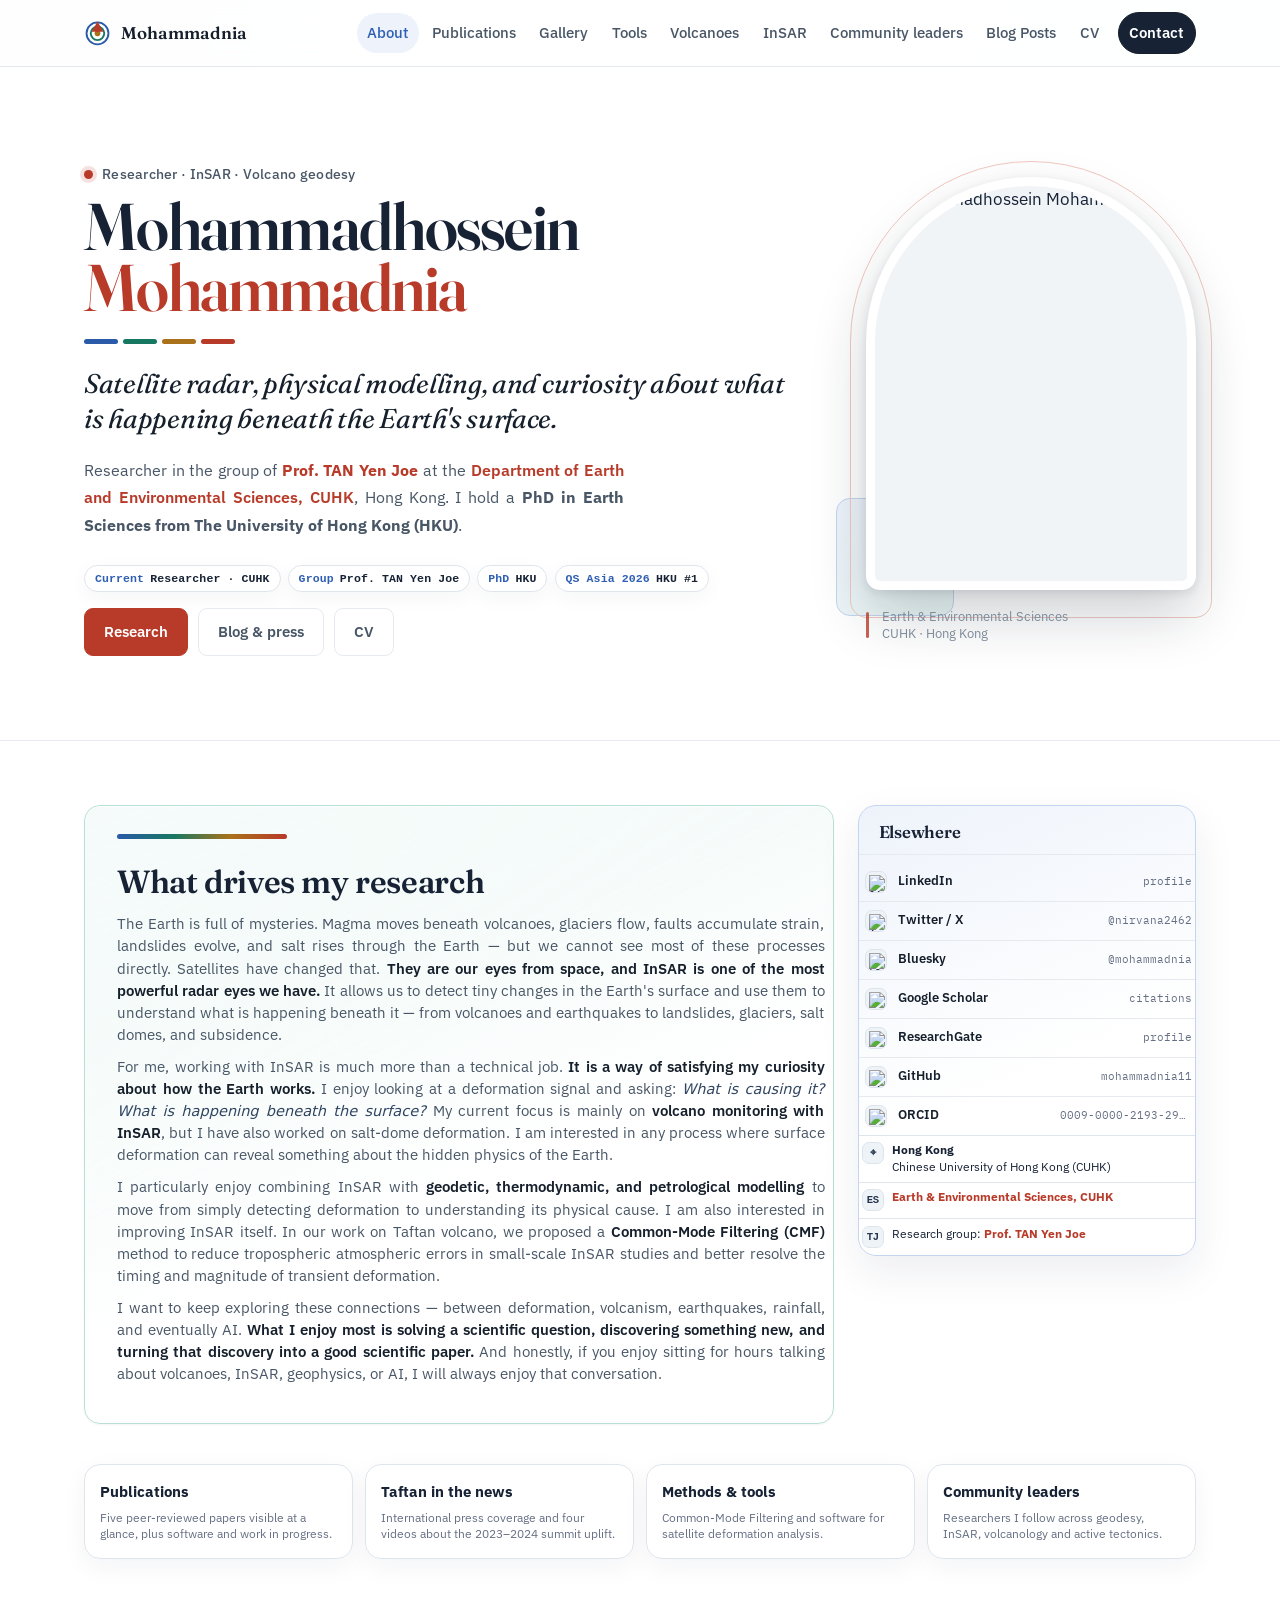
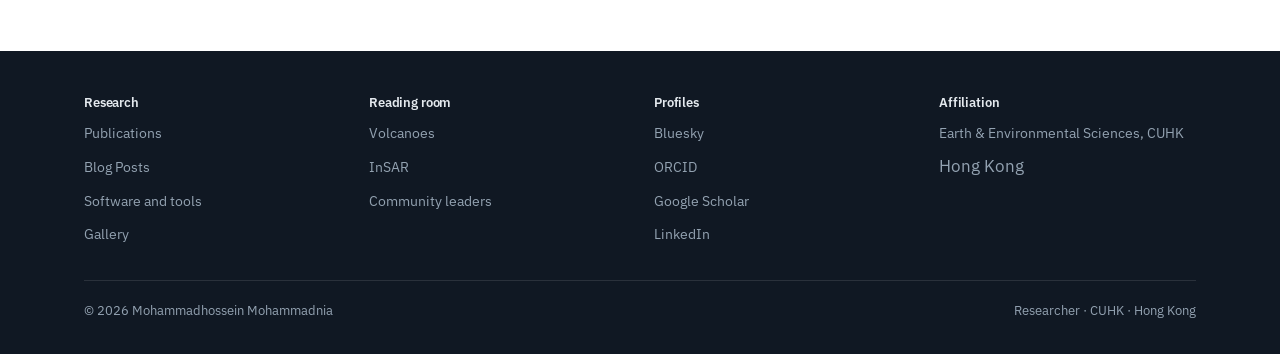
==== commit c0bc5b9f: "Add files via upload" ====
--- a/index.html
+++ b/index.html
@@ -14,7 +14,7 @@
 <link rel="preconnect" href="https://fonts.gstatic.com" crossorigin>
 <link href="https://fonts.googleapis.com/css2?family=Fraunces:opsz,wght@9..144,400;9..144,600;9..144,700&family=IBM+Plex+Sans:wght@400;500;600&family=IBM+Plex+Mono:wght@400;500;600&display=swap" rel="stylesheet">
 <link rel="stylesheet" href="assets/site.css">
-<link rel="stylesheet" href="upgrade-2026.css">
+
 <script data-goatcounter="https://mhmnia.goatcounter.com/count" async src="//gc.zgo.at/count.js"></script>
 </head><body><header class="masthead"><div class="wrap">
 <a class="sig" href="./"><svg viewBox="0 0 32 32" aria-hidden="true"><circle cx="16" cy="17" r="13" fill="none" stroke="#2a5aa8" stroke-width="2.2"/><circle cx="16" cy="17" r="8" fill="none" stroke="#177862" stroke-width="2.2"/><circle cx="16" cy="17" r="3.4" fill="#a9711a"/><path d="M16 3 L23 15 H9 Z" fill="#b83a29"/></svg><b>Mohammadnia</b></a>
@@ -60,13 +60,13 @@
 <aside>
 <div class="elsewhere c-blue">
 <h3>Elsewhere</h3><ul>
-<li><a href="https://www.linkedin.com/in/mohammadhosein-mohammadnia-128904a3/" target="_blank" rel="noopener"><span class="social-icon">in</span><span class="who">LinkedIn</span><span class="handle">profile</span></a></li>
-<li><a href="https://twitter.com/nirvana2462" target="_blank" rel="noopener"><span class="social-icon">𝕏</span><span class="who">Twitter / X</span><span class="handle">@nirvana2462</span></a></li>
-<li><a href="https://bsky.app/profile/mohammadnia.bsky.social" target="_blank" rel="noopener"><span class="social-icon">BS</span><span class="who">Bluesky</span><span class="handle">@mohammadnia</span></a></li>
-<li><a href="https://scholar.google.com/citations?user=CLB8v-cAAAAJ&amp;hl=en" target="_blank" rel="noopener"><span class="social-icon">GS</span><span class="who">Google Scholar</span><span class="handle">citations</span></a></li>
-<li><a href="https://www.researchgate.net/profile/Mohammadhosein-Mohammadnia" target="_blank" rel="noopener"><span class="social-icon">RG</span><span class="who">ResearchGate</span><span class="handle">profile</span></a></li>
-<li><a href="https://github.com/mohammadnia11" target="_blank" rel="noopener"><span class="social-icon">GH</span><span class="who">GitHub</span><span class="handle">mohammadnia11</span></a></li>
-<li><a href="https://orcid.org/0009-0000-2193-2980" target="_blank" rel="noopener"><span class="social-icon">iD</span><span class="who">ORCID</span><span class="handle">0009-0000-2193-2980</span></a></li>
+<li><a href="https://www.linkedin.com/in/mohammadhosein-mohammadnia-128904a3/" target="_blank" rel="noopener"><span class="social-icon"><img src="https://cdn.simpleicons.org/linkedin/0A66C2" alt="linkedin icon"></span><span class="who">LinkedIn</span><span class="handle">profile</span></a></li>
+<li><a href="https://twitter.com/nirvana2462" target="_blank" rel="noopener"><span class="social-icon"><img src="https://cdn.simpleicons.org/x/111111" alt="x icon"></span><span class="who">Twitter / X</span><span class="handle">@nirvana2462</span></a></li>
+<li><a href="https://bsky.app/profile/mohammadnia.bsky.social" target="_blank" rel="noopener"><span class="social-icon"><img src="https://cdn.simpleicons.org/bluesky/0285FF" alt="bluesky icon"></span><span class="who">Bluesky</span><span class="handle">@mohammadnia</span></a></li>
+<li><a href="https://scholar.google.com/citations?user=CLB8v-cAAAAJ&amp;hl=en" target="_blank" rel="noopener"><span class="social-icon"><img src="https://cdn.simpleicons.org/googlescholar/4285F4" alt="google scholar icon"></span><span class="who">Google Scholar</span><span class="handle">citations</span></a></li>
+<li><a href="https://www.researchgate.net/profile/Mohammadhosein-Mohammadnia" target="_blank" rel="noopener"><span class="social-icon"><img src="https://cdn.simpleicons.org/researchgate/00CCBB" alt="researchgate icon"></span><span class="who">ResearchGate</span><span class="handle">profile</span></a></li>
+<li><a href="https://github.com/mohammadnia11" target="_blank" rel="noopener"><span class="social-icon"><img src="https://cdn.simpleicons.org/github/181717" alt="github icon"></span><span class="who">GitHub</span><span class="handle">mohammadnia11</span></a></li>
+<li><a href="https://orcid.org/0009-0000-2193-2980" target="_blank" rel="noopener"><span class="social-icon"><img src="https://cdn.simpleicons.org/orcid/A6CE39" alt="orcid icon"></span><span class="who">ORCID</span><span class="handle">0009-0000-2193-2980</span></a></li>
 </ul>
 <div class="meta-row"><span class="social-icon">⌖</span><span><strong>Hong Kong</strong><br>Chinese University of Hong Kong (CUHK)</span></div>
 <div class="meta-row"><span class="social-icon">ES</span><span><a href="https://www.ees.cuhk.edu.hk/" target="_blank" rel="noopener"><strong>Earth &amp; Environmental Sciences, CUHK</strong></a></span></div>
--- a/assets/site.css
+++ b/assets/site.css
@@ -1,443 +1,3 @@
-/* ===========================================================
-   mhmnia.github.io — white page, coloured cards
-   Display: Fraunces   Body: IBM Plex Sans   Data: IBM Plex Mono
-   =========================================================== */
-
-:root{
-  --page:#ffffff;
-  --ink:#16202c;
-  --ink-2:#485666;
-  --ink-3:#7c8a99;
-  --line:#e6eaef;
-
-  --red-t:#fdf1ef;    --red-e:#f1c8c0;    --red-a:#b83a29;
-  --amber-t:#fef6e9;  --amber-e:#f2d9a8;  --amber-a:#a9711a;
-  --teal-t:#eaf7f4;   --teal-e:#b9e0d6;   --teal-a:#177862;
-  --blue-t:#eef3fb;   --blue-e:#c3d5ef;   --blue-a:#2a5aa8;
-  --violet-t:#f4f0fb; --violet-e:#d5c9ee; --violet-a:#5f47a0;
-  --slate-t:#f1f4f7;  --slate-e:#d7dee6;  --slate-a:#4a5b6d;
-
-  --tint:var(--slate-t); --edge:var(--slate-e); --acc:var(--slate-a);
-  --glow:rgba(74,91,109,.20);
-
-  --display:"Fraunces",Georgia,serif;
-  --sans:"IBM Plex Sans",-apple-system,system-ui,sans-serif;
-  --mono:"IBM Plex Mono",ui-monospace,Menlo,monospace;
-  --measure:72ch;
-  --pad:clamp(20px,4vw,34px);
-  --r:14px;
-}
-
-.c-red{--tint:var(--red-t);--edge:var(--red-e);--acc:var(--red-a);--glow:rgba(184,58,41,.22)}
-.c-amber{--tint:var(--amber-t);--edge:var(--amber-e);--acc:var(--amber-a);--glow:rgba(169,113,26,.22)}
-.c-teal{--tint:var(--teal-t);--edge:var(--teal-e);--acc:var(--teal-a);--glow:rgba(23,120,98,.22)}
-.c-blue{--tint:var(--blue-t);--edge:var(--blue-e);--acc:var(--blue-a);--glow:rgba(42,90,168,.22)}
-.c-violet{--tint:var(--violet-t);--edge:var(--violet-e);--acc:var(--violet-a);--glow:rgba(95,71,160,.22)}
-.c-slate{--tint:var(--slate-t);--edge:var(--slate-e);--acc:var(--slate-a);--glow:rgba(74,91,109,.22)}
-
-*{box-sizing:border-box;margin:0;padding:0}
-html{scroll-behavior:smooth;-webkit-text-size-adjust:100%}
-body{background:#fff;background:var(--page);color:var(--ink);font-family:var(--sans);
-  font-size:16.5px;line-height:1.68;-webkit-font-smoothing:antialiased}
-img{display:block;max-width:100%}
-a{color:var(--red-a);text-decoration:none}
-a:hover{text-decoration:underline;text-underline-offset:3px}
-:focus-visible{outline:3px solid var(--amber-a);outline-offset:3px;border-radius:4px}
-::selection{background:#fbdcd4;color:var(--ink)}
-
-.wrap{max-width:1180px;margin:0 auto;padding:0 var(--pad)}
-.wrap.tight{max-width:900px}
-
-h1,h2,h3,h4{font-family:var(--display);font-weight:600;line-height:1.16;letter-spacing:-.012em;
-  font-variation-settings:"SOFT" 0,"WONK" 0,"opsz" 40}
-
-.prose p,.sub,.phead .lede,.box p,.pub-note,.tool p,.res p,.person p,
-.paper .authors,.sitecard p,.note,.cventry li,.deflist dd,.hero .whereabouts,
-.elsewhere .feedslot p,.mapcredit,.pubset>.n{
-  text-align:justify;text-justify:inter-word;hyphens:auto;-webkit-hyphens:auto}
-p:lang(en){hyphenate-limit-chars:7 3 3}
-
-/* ─────────────── masthead ─────────────── */
-.masthead{position:sticky;top:0;z-index:60;background:rgba(255,255,255,.94);
-  backdrop-filter:blur(12px);border-bottom:1px solid var(--line)}
-.masthead .wrap{display:flex;align-items:center;gap:20px;padding-top:12px;padding-bottom:12px}
-.sig{display:flex;align-items:center;gap:10px;flex:0 0 auto}
-.sig svg{width:27px;height:27px}
-.sig b{font-family:var(--display);font-size:17px;font-weight:600;color:var(--ink)}
-.sig:hover{text-decoration:none}
-.menu{margin-left:auto;display:flex;align-items:center;gap:2px;flex-wrap:wrap}
-.menu a{padding:7px 11px;border-radius:8px;color:var(--ink-2);font-size:14.5px;font-weight:500;
-  transition:background .14s,color .14s}
-.menu a:hover{background:var(--slate-t);color:var(--ink);text-decoration:none}
-.menu a[aria-current]{color:var(--red-a);background:var(--red-t)}
-.menu a.mark{margin-left:6px;border:1px solid var(--ink);color:var(--ink);font-weight:600}
-.menu a.mark:hover{background:var(--ink);color:#fff}
-.burger{display:none;margin-left:auto;width:40px;height:38px;border:1px solid var(--line);
-  border-radius:9px;background:#fff;cursor:pointer;align-items:center;justify-content:center}
-.burger span{display:block;width:17px;height:2px;background:var(--ink);position:relative}
-.burger span::before,.burger span::after{content:"";position:absolute;left:0;width:17px;height:2px;background:var(--ink)}
-.burger span::before{top:-5px}.burger span::after{top:5px}
-
-/* ─────────────── hero ─────────────── */
-.hero{position:relative;isolation:isolate;overflow:hidden;background:#fff;
-  border-bottom:1px solid var(--line);
-  padding:clamp(52px,7.5vw,104px) 0 clamp(48px,6.5vw,86px)}
-
-/* soft colour field, bleeding off the right edge, that the portrait sits against */
-.hero-field{position:absolute;z-index:-2;top:-14%;right:-12%;width:64%;height:128%;
-  border-radius:46% 54% 40% 60%/48% 42% 58% 52%;
-  background:
-    radial-gradient(58% 58% at 38% 32%,rgba(42,90,168,.13),transparent 72%),
-    radial-gradient(56% 60% at 74% 74%,rgba(184,58,41,.12),transparent 74%),
-    radial-gradient(52% 52% at 24% 86%,rgba(23,120,98,.11),transparent 72%);
-  filter:blur(6px)}
-
-/* topographic contours: the motif of the whole site, drawn once, large */
-.hero-art{position:absolute;z-index:-1;top:50%;right:-8%;width:min(76vw,980px);
-  transform:translateY(-50%);color:var(--ink);opacity:.13;pointer-events:none}
-.hero-art .contours{width:100%;height:auto;display:block}
-.hero-art::after{content:"";position:absolute;inset:0;
-  background:linear-gradient(95deg,#fff 8%,rgba(255,255,255,.55) 34%,rgba(255,255,255,0) 62%)}
-
-.hero .wrap{position:relative;z-index:1}
-.hero-grid{display:grid;grid-template-columns:minmax(0,1fr) 330px;
-  gap:clamp(30px,5.5vw,72px);align-items:center}
-
-/* a small label instead of a shouty eyebrow */
-.eyebrow{display:flex;align-items:center;gap:9px;font-size:13.5px;font-weight:500;
-  letter-spacing:.02em;color:var(--ink-2);margin-bottom:18px}
-.eyebrow .dot{width:9px;height:9px;border-radius:50%;background:var(--red-a);
-  box-shadow:0 0 0 4px rgba(184,58,41,.15)}
-
-.hero h1{font-size:clamp(38px,6.2vw,66px);line-height:1.0;letter-spacing:-.026em;
-  margin-bottom:0;font-variation-settings:"SOFT" 0,"WONK" 0,"opsz" 144}
-.hero h1 .surname{color:var(--red-a)}
-.hero h1::after{content:none}
-
-/* four bars, the site's colour ramp, used as a signature under the name */
-.namerule{display:flex;gap:5px;margin:20px 0 22px}
-.namerule i{display:block;width:34px;height:5px;border-radius:3px}
-.namerule i:nth-child(1){background:var(--blue-a)}
-.namerule i:nth-child(2){background:var(--teal-a)}
-.namerule i:nth-child(3){background:var(--amber-a)}
-.namerule i:nth-child(4){background:var(--red-a)}
-
-.hero .stance{font-family:var(--display);font-size:clamp(20px,2.5vw,27px);font-weight:400;
-  font-style:italic;line-height:1.32;color:var(--ink);letter-spacing:-.01em;margin-bottom:20px}
-.hero .whereabouts{font-size:16px;color:var(--ink-2);line-height:1.72;max-width:54ch;
-  margin-bottom:26px;text-align:justify;hyphens:auto}
-.hero .whereabouts b{color:var(--ink);font-weight:600}
-.hero-acts{display:flex;flex-wrap:wrap;gap:10px}
-
-/* ── portrait: an arch, matted, with a colour block behind one shoulder ── */
-.portrait{position:relative;width:330px;justify-self:end;margin:0;padding:0}
-.portrait img{position:relative;z-index:2;display:block;width:100%;aspect-ratio:4/5;
-  object-fit:cover;object-position:50% 22%;
-  border-radius:165px 165px 14px 14px;
-  border:9px solid #fff;background:var(--slate-t);
-  box-shadow:0 26px 56px rgba(22,32,44,.20),0 3px 10px rgba(22,32,44,.10)}
-/* hairline ring echoing the arch, offset outward */
-.portrait .arch-ring{position:absolute;z-index:1;inset:-16px -16px 24px -16px;
-  border:1px solid var(--red-e);border-radius:190px 190px 18px 18px;pointer-events:none}
-/* solid colour block peeking out at the lower left only */
-.portrait .arch-block{position:absolute;z-index:0;left:-30px;bottom:26px;width:118px;height:118px;
-  border-radius:14px;background:linear-gradient(148deg,var(--blue-t),var(--teal-t));
-  border:1px solid var(--blue-e)}
-.portrait figcaption{position:relative;z-index:2;margin-top:18px;padding-left:16px;
-  font-size:12.5px;line-height:1.55;color:var(--ink-3);text-align:left}
-.portrait figcaption .tick{position:absolute;left:0;top:4px;width:3px;height:calc(100% - 8px);
-  border-radius:2px;background:var(--red-a);opacity:.8}
-
-/* ─────────────── page header ─────────────── */
-.phead{padding:clamp(34px,5vw,58px) 0 clamp(26px,4vw,40px);border-bottom:1px solid var(--line)}
-.phead .lede{--tint:var(--blue-t);--edge:var(--blue-e);--acc:var(--blue-a);--glow:rgba(42,90,168,.18)}
-.phead h1{font-size:clamp(30px,4.4vw,44px);margin-bottom:13px}
-.phead .lede{font-size:17px;line-height:1.74;color:var(--ink-2);max-width:none;padding:20px 24px}
-.phead .acts{display:flex;flex-wrap:wrap;gap:10px;margin-top:22px}
-
-/* ─────────────── buttons ─────────────── */
-.btn{display:inline-flex;align-items:center;gap:8px;padding:11px 19px;border-radius:9px;
-  font-size:14.5px;font-weight:600;font-family:inherit;cursor:pointer;
-  border:1px solid var(--red-a);background:var(--red-a);color:#fff;transition:all .15s}
-.btn:hover{background:#9d3023;border-color:#9d3023;color:#fff;text-decoration:none;transform:translateY(-1px)}
-.btn.quiet{background:#fff;border-color:var(--line);color:var(--ink-2)}
-.btn.quiet:hover{background:var(--red-t);border-color:var(--red-e);color:var(--red-a)}
-
-/* ─────────────── bands ─────────────── */
-.band{padding:clamp(40px,5.6vw,68px) 0}
-.band+.band{border-top:1px solid var(--line)}
-h2.head{font-size:clamp(24px,3.1vw,32px);margin-bottom:11px}
-.sub{font-size:16.5px;line-height:1.72;color:var(--ink-2);max-width:none;margin-bottom:24px;padding:17px 22px}
-.prose{padding:28px 32px;margin-bottom:22px}
-.prose>*:last-child{margin-bottom:0}
-.prose p{font-size:17px;line-height:1.78;color:var(--ink-2);margin-bottom:16px;max-width:none}
-.prose p strong{color:var(--ink);font-weight:600}
-.sub{--tint:var(--amber-t);--edge:var(--amber-e);--acc:var(--amber-a);--glow:rgba(169,113,26,.18)}
-.prose{--tint:var(--teal-t);--edge:var(--teal-e);--acc:var(--teal-a);--glow:rgba(23,120,98,.18)}
-.rule{height:5px;width:170px;border:0;border-radius:3px;margin:0 0 24px;
-  background:linear-gradient(90deg,var(--blue-a),var(--teal-a),var(--amber-a),var(--red-a))}
-
-
-/* ─────────────── frosted glass panels ─────────────── */
-.glass,.box,.paper,.res,.tool,.person,.note,.sitecard,.elsewhere,.prose,.sub,.phead .lede{
-  position:relative;
-  background:linear-gradient(157deg,var(--tint) 0%,rgba(255,255,255,.72) 58%,#fff 100%);
-  border:1px solid var(--edge);
-  border-radius:16px;
-  box-shadow:0 1px 2px rgba(22,32,44,.05),inset 0 1px 0 rgba(255,255,255,.85);
-  -webkit-backdrop-filter:blur(9px);backdrop-filter:blur(9px);
-  transition:transform .18s ease,box-shadow .18s ease,border-color .18s ease;
-}
-.glass::after,.box::after,.paper::after,.res::after,.tool::after,.person::after,
-.note::after,.sitecard::after,.prose::after{
-  content:"";position:absolute;inset:0;border-radius:inherit;pointer-events:none;
-  background:linear-gradient(150deg,rgba(255,255,255,.55) 0%,rgba(255,255,255,0) 42%);
-}
-.glass>*,.box>*,.paper>*,.res>*,.tool>*,.person>*,.note>*,.sitecard>*,.prose>*{position:relative;z-index:1}
-.glass:hover,.box:hover,.paper:hover,.res:hover,.person:hover,.tool:hover{
-  transform:translateY(-3px);
-  border-color:var(--acc);
-  box-shadow:0 16px 34px var(--glow),inset 0 1px 0 rgba(255,255,255,.9);
-}
-
-/* ─────────────── card system ─────────────── */
-.box{padding:24px}
-.box::before{content:"";position:absolute;z-index:2;left:0;right:0;top:0;height:4px;background:var(--acc);
-  border-radius:16px 16px 0 0}
-
-.box h3{font-size:20px;margin-bottom:8px}
-.box p{font-size:15px;line-height:1.7;color:var(--ink-2)}
-.grid{display:grid;gap:18px}
-.grid.two{grid-template-columns:repeat(auto-fit,minmax(300px,1fr))}
-.grid.three{grid-template-columns:repeat(auto-fit,minmax(260px,1fr))}
-
-.pill{display:inline-flex;align-items:center;gap:6px;padding:4px 11px;border-radius:999px;
-  font-size:12.5px;font-weight:600;background:var(--tint);color:var(--acc);border:1px solid var(--edge)}
-
-/* ─────────────── field-site map ─────────────── */
-.mapwrap{display:grid;grid-template-columns:minmax(0,1fr) 340px;gap:20px}
-.mapstage{position:relative;height:500px;overflow:hidden;border:1px solid var(--line);
-  border-radius:var(--r);background:#dbe1e7;cursor:grab;touch-action:none}
-.mapstage.dragging{cursor:grabbing}
-.maptiles,.mappins{position:absolute;inset:0;overflow:hidden}
-.maptiles img{position:absolute;width:256px;height:256px;user-select:none;pointer-events:none}
-.mappins{pointer-events:none}
-.pin{position:absolute;transform:translate(-50%,-100%);pointer-events:auto;cursor:pointer;
-  background:none;border:0;padding:0;filter:drop-shadow(0 2px 3px rgba(0,0,0,.45));transition:transform .15s}
-.pin:hover,.pin.on{transform:translate(-50%,-100%) scale(1.22)}
-.pin .glyph{fill:var(--red-a)}
-.pin.progress .glyph{fill:var(--teal-a)}
-.pin.past .glyph{fill:#68788a}
-.pin .halo{fill:#fff}
-.mapzoom{position:absolute;z-index:4;right:12px;top:12px;display:flex;flex-direction:column;gap:6px}
-.mapzoom button{width:32px;height:32px;border:1px solid #ccd5dd;border-radius:8px;
-  background:rgba(255,255,255,.96);color:var(--ink);font:600 17px/1 var(--sans);cursor:pointer}
-.mapzoom button:hover{border-color:var(--red-a);color:var(--red-a)}
-.maplegend{position:absolute;z-index:4;left:12px;bottom:12px;display:flex;flex-wrap:wrap;
-  align-items:center;gap:6px 15px;padding:8px 13px;border:1px solid var(--line);border-radius:10px;
-  background:rgba(255,255,255,.95);font-size:12.5px;color:var(--ink-2)}
-.maplegend span{display:inline-flex;align-items:center;gap:6px;white-space:nowrap}
-.maplegend i{width:9px;height:9px;border-radius:50%;flex:0 0 auto}
-.maplegend i.pub{background:var(--red-a)}
-.maplegend i.prog{background:var(--teal-a)}
-.maplegend i.past{background:#68788a}
-.mapcredit{margin-top:9px;font-size:12.5px;color:var(--ink-3)}
-.sitecard{display:flex;flex-direction:column;gap:12px;padding:24px}
-.sitecard .thumb{width:100%;aspect-ratio:16/10;object-fit:cover;border-radius:9px;border:1px solid var(--line)}
-.sitecard h3{font-size:21px}
-.sitecard .where{font-size:13.5px;color:var(--ink-3);margin-top:-6px}
-.sitecard .ref{font-size:13.5px;margin-top:auto;padding-top:11px;border-top:1px solid var(--line);color:var(--ink-3)}
-
-/* ─────────────── elsewhere ─────────────── */
-.elsewhere{overflow:hidden}
-.elsewhere h3{font-size:17px;padding:16px 20px 13px;border-bottom:1px solid var(--line)}
-.elsewhere ul{list-style:none;list-style-type:none}
-.elsewhere li+li{border-top:1px solid var(--line)}
-.elsewhere li a{display:flex;align-items:center;gap:12px;padding:13px 18px;color:var(--ink);
-  border-left:3px solid transparent;transition:background .14s,border-color .14s}
-.elsewhere li a:hover{background:var(--tint);border-left-color:var(--acc);text-decoration:none}
-.elsewhere .who{font-size:14.5px;font-weight:600}
-.elsewhere .handle{font-family:var(--mono);font-size:12px;color:var(--ink-3);margin-left:auto}
-.feedslot{padding:15px 18px;border-top:1px solid var(--line);background:var(--slate-t)}
-.feedslot p{font-size:12.5px;line-height:1.6;color:var(--ink-3)}
-
-/* ─────────────── publications ─────────────── */
-.pubset{margin-bottom:40px}
-.pubset>h2{font-size:23px;margin-bottom:4px}
-.pubset>.n{font-family:var(--mono);font-size:12.5px;color:var(--ink-3);margin-bottom:20px}
-.papergrid{display:grid;grid-template-columns:repeat(auto-fill,minmax(370px,1fr));gap:22px;align-items:stretch}
-.paper{overflow:hidden;display:flex;flex-direction:column;height:100%}
-
-.paper-top{display:flex;flex-wrap:wrap;align-items:center;gap:10px;padding:14px 22px;
-  background:var(--tint);border-bottom:1px solid var(--edge)}
-.journal{font-family:var(--display);font-size:15px;font-weight:600;color:#fff;background:var(--acc);
-  padding:5px 13px;border-radius:8px}
-.year{font-family:var(--mono);font-size:12.5px;font-weight:600;color:var(--acc);
-  background:#fff;border:1px solid var(--edge);padding:4px 10px;border-radius:8px}
-.rank{margin-left:auto;font-size:12.5px;font-weight:600;color:var(--acc);
-  background:#fff;border:1px solid var(--edge);padding:4px 11px;border-radius:999px}
-.paper-body{padding:20px 22px 22px;display:flex;flex-direction:column;flex:1}
-.paper h3{font-size:18.5px;line-height:1.34;margin-bottom:10px}
-.authors{font-size:14.5px;line-height:1.9;color:var(--ink-2);margin-bottom:9px}
-.authors .me{background:var(--acc);color:#fff;padding:2px 9px;border-radius:6px;font-weight:600;
-  white-space:nowrap;box-decoration-break:clone;-webkit-box-decoration-break:clone}
-.pub-note{font-size:14.5px;line-height:1.7;color:var(--ink-2);padding:12px 15px;border-radius:10px;
-  background:var(--tint);border:1px solid var(--edge);margin:12px 0}
-.chips{display:flex;flex-wrap:wrap;gap:8px;margin-top:12px}
-.paper-body .chips{margin-top:auto;padding-top:14px}
-.chips a,.chips span{font-size:12.5px;font-weight:600;padding:6px 12px;border-radius:8px;
-  border:1px solid var(--line);background:#fff;color:var(--ink-2);transition:all .14s}
-.chips a:hover{border-color:var(--acc);color:var(--acc);background:var(--tint);text-decoration:none}
-.chips .state{background:var(--tint);border-color:var(--edge);color:var(--acc)}
-
-/* ─────────────── gallery ─────────────── */
-.gallery{columns:3;column-count:3;column-gap:16px}
-.gallery figure{break-inside:avoid;margin:0 0 16px;border-radius:12px;overflow:hidden;
-  border:1px solid var(--line);background:var(--slate-t);
-  transition:transform .17s,box-shadow .17s,border-color .17s}
-.gallery figure:hover{transform:translateY(-3px);box-shadow:0 14px 30px rgba(22,32,44,.15);border-color:var(--red-e)}
-.gallery img{width:100%;height:auto;cursor:zoom-in;display:block}
-.lightbox{position:fixed;inset:0;z-index:200;background:rgba(14,20,28,.95);display:none;
-  align-items:center;justify-content:center;padding:26px;cursor:zoom-out}
-.lightbox.on{display:flex}
-.lightbox img{max-width:100%;max-height:88vh;border-radius:8px}
-.lightbox button{position:absolute;top:18px;right:22px;width:42px;height:42px;border-radius:50%;
-  border:1px solid rgba(255,255,255,.32);background:transparent;color:#fff;font-size:22px;cursor:pointer}
-
-/* ─────────────── tools ─────────────── */
-.tool{display:grid;grid-template-columns:240px minmax(0,1fr);gap:30px;align-items:start;
-  padding:26px;margin-bottom:22px}
-
-.tool figure{background:var(--tint);border:1px solid var(--edge);border-radius:11px;padding:16px}
-.tool figure svg{width:100%;height:auto}
-.tool h3{font-size:23px;margin-bottom:7px}
-.tool .kind{display:inline-block;font-size:12.5px;font-weight:600;color:#fff;background:var(--acc);
-  padding:4px 11px;border-radius:8px;margin-bottom:12px}
-.tool p{font-size:15.5px;line-height:1.72;color:var(--ink-2);margin-bottom:13px}
-.facts{display:flex;flex-wrap:wrap;gap:7px;margin-bottom:16px}
-.facts span{font-family:var(--mono);font-size:11.5px;padding:5px 10px;border-radius:7px;
-  background:var(--tint);border:1px solid var(--edge);color:var(--acc)}
-.doi{display:inline-flex;align-items:center;gap:7px;padding:8px 12px;border:1px solid var(--line);
-  border-radius:8px;background:#fff;font-family:var(--mono);font-size:12px;color:var(--ink-2)}
-.doi b{color:var(--acc)}
-.doi:hover{border-color:var(--acc);background:var(--tint);text-decoration:none}
-
-/* ─────────────── resource cards ─────────────── */
-.reslist{display:grid;gap:16px}
-.res{display:grid;grid-template-columns:52px minmax(0,1fr);gap:16px;padding:20px}
-
-.res .mark{width:52px;height:52px;border-radius:11px;display:flex;align-items:center;justify-content:center;
-  background:var(--acc);color:#fff;font-family:var(--mono);font-size:11px;font-weight:600;
-  text-align:center;line-height:1.15}
-.res h3{font-size:17.5px;line-height:1.35;margin-bottom:4px}
-.res h3 a{color:var(--ink)}
-.res h3 a:hover{color:var(--acc)}
-.res .host{font-family:var(--mono);font-size:11.5px;color:var(--ink-3);margin-bottom:9px;word-break:break-all}
-.res p{font-size:14.5px;line-height:1.68;color:var(--ink-2)}
-
-/* ─────────────── people ─────────────── */
-.people{display:grid;grid-template-columns:repeat(auto-fill,minmax(260px,1fr));gap:20px}
-.person{overflow:hidden;display:flex;flex-direction:column}
-
-.person .face{aspect-ratio:1/1;background:var(--tint);overflow:hidden}
-.person .face img{width:100%;height:100%;object-fit:cover}
-.person .body{padding:17px 19px 19px;display:flex;flex-direction:column;gap:7px;flex:1;
-  border-top:3px solid var(--acc)}
-.person h3{font-size:18.5px}
-.person .role{font-size:13px;color:var(--acc);font-weight:600;line-height:1.5}
-.person p{font-size:14px;line-height:1.65;color:var(--ink-2)}
-.person a.go{margin-top:auto;padding-top:10px;font-size:13px;font-weight:600;color:var(--acc)}
-
-/* ─────────────── contact ─────────────── */
-.bigmail{font-family:var(--display);font-size:clamp(21px,3.4vw,32px);font-weight:600;color:var(--red-a);
-  border-bottom:3px solid var(--red-e);padding-bottom:4px;display:inline-block}
-.bigmail:hover{text-decoration:none;border-bottom-color:var(--red-a)}
-
-/* ─────────────── cv ─────────────── */
-.cvblock{padding:30px 0;border-top:1px solid var(--line)}
-.cvblock>h2{display:inline-block;font-family:var(--display);font-size:15px;font-weight:600;color:#fff;
-  background:var(--acc);padding:5px 14px;border-radius:8px;margin-bottom:20px}
-.cventry{margin-bottom:22px}
-.cventry:last-child{margin-bottom:0}
-.cvtop{display:flex;flex-wrap:wrap;gap:8px 16px;justify-content:space-between;align-items:baseline}
-.cvtop h3{font-size:18.5px}
-.when{font-family:var(--mono);font-size:12.5px;color:var(--ink-3);white-space:nowrap}
-.cvwhere{font-size:14.5px;color:var(--ink-2);font-style:italic;margin:2px 0 8px}
-.cventry ul{margin:0 0 0 19px}
-.cventry li{font-size:15px;line-height:1.7;color:var(--ink-2);margin-bottom:6px;text-align:justify;hyphens:auto}
-.cventry li strong{color:var(--ink);font-weight:600}
-.deflist{display:grid;grid-template-columns:210px minmax(0,1fr);gap:12px 24px}
-.deflist dt{font-size:13.5px;font-weight:600;color:var(--ink)}
-.deflist dd{font-size:15px;line-height:1.7;color:var(--ink-2);text-align:justify;hyphens:auto}
-.flatlist{list-style:none;list-style-type:none;padding-left:0}
-.flatlist li{padding:13px 0;border-bottom:1px solid var(--line);display:flex;flex-wrap:wrap;
-  gap:5px 16px;justify-content:space-between;align-items:baseline}
-.flatlist li:last-child{border-bottom:none}
-.flatlist .what{font-size:15px;font-weight:600;color:var(--ink)}
-.flatlist .note{display:block;font-size:14px;font-weight:400;color:var(--ink-2);margin-top:2px}
-
-/* ─────────────── note ─────────────── */
-.note{padding:18px 22px;border-left:4px solid var(--acc);font-size:14.5px;line-height:1.7;
-  color:var(--ink-2);max-width:none}
-.note b{color:var(--ink)}
-.note code{font-family:var(--mono);font-size:12.5px;background:#fff;border:1px solid var(--edge);
-  padding:1px 6px;border-radius:5px}
-
-/* ─────────────── footer ─────────────── */
-.foot{background:#101823;color:#93a2b1;padding:44px 0 32px}
-.foot .cols{display:grid;grid-template-columns:repeat(auto-fit,minmax(180px,1fr));gap:28px;margin-bottom:26px}
-.foot h4{font-family:var(--sans);font-size:12.5px;font-weight:600;color:#e4e9ee;margin-bottom:10px}
-.foot ul{list-style:none;list-style-type:none}
-.foot li{margin-bottom:6px}
-.foot a{color:#93a2b1;font-size:14px}
-.foot a:hover{color:#fff}
-.foot .base{border-top:1px solid rgba(255,255,255,.11);padding-top:19px;font-size:13px;
-  display:flex;flex-wrap:wrap;gap:8px 18px;justify-content:space-between}
-
-/* ─────────────── responsive ─────────────── */
-@media(max-width:1000px){
-  .gallery{columns:2;column-count:2}
-  .mapwrap{grid-template-columns:1fr}
-  .mapstage{height:400px}
-}
-@media(max-width:820px){
-  .burger{display:flex}
-  .menu{display:none;position:absolute;top:100%;left:0;right:0;flex-direction:column;align-items:stretch;
-    gap:0;background:#fff;border-bottom:1px solid var(--line);padding:8px var(--pad) 14px}
-  .menu.open{display:flex}
-  .menu a{padding:11px 6px;border-radius:0;border-bottom:1px solid var(--line);font-size:15.5px}
-  .menu a.mark{margin:10px 0 0;border-radius:9px;text-align:center;padding:11px}
-  .masthead .wrap{position:relative}
-  .hero-grid{grid-template-columns:1fr;gap:30px}
-  .portrait{width:250px;justify-self:center;order:-1;margin-bottom:10px}
-  .portrait figcaption{text-align:center;padding-left:0}
-  .portrait figcaption .tick{display:none}
-  .hero-art{right:-30%;opacity:.09}
-  .hero .whereabouts{max-width:none}
-  .tool{grid-template-columns:1fr;gap:20px}
-  .tool figure{max-width:250px}
-  .deflist{grid-template-columns:1fr;gap:3px}
-  .deflist dt{padding-top:11px}
-}
-@media(max-width:820px){
-  .papergrid{grid-template-columns:1fr}
-}
-@media(max-width:560px){
-  .gallery{columns:1;column-count:1}
-  .res{grid-template-columns:1fr}
-  .res .mark{display:none}
-  .rank{margin-left:0}
-}
-
-@media(prefers-reduced-motion:reduce){
-  html{scroll-behavior:auto}
-  .box:hover,.paper:hover,.res:hover,.person:hover,.tool:hover,.gallery figure:hover,.btn:hover{transform:none}
-  .pin:hover,.pin.on{transform:translate(-50%,-100%)}
-}
-
-@media print{
-  .masthead,.foot,.phead .acts,.noprint{display:none!important}
-  body{font-size:11pt}
-  .cvblock{padding:12px 0;page-break-inside:avoid}
-  a{color:#000;text-decoration:none}
-}
+/* Compatibility bridge: keep the original root stylesheet, then apply the 2026 upgrade. */
+@import url("../site.css");
+@import url("../upgrade-2026.css");
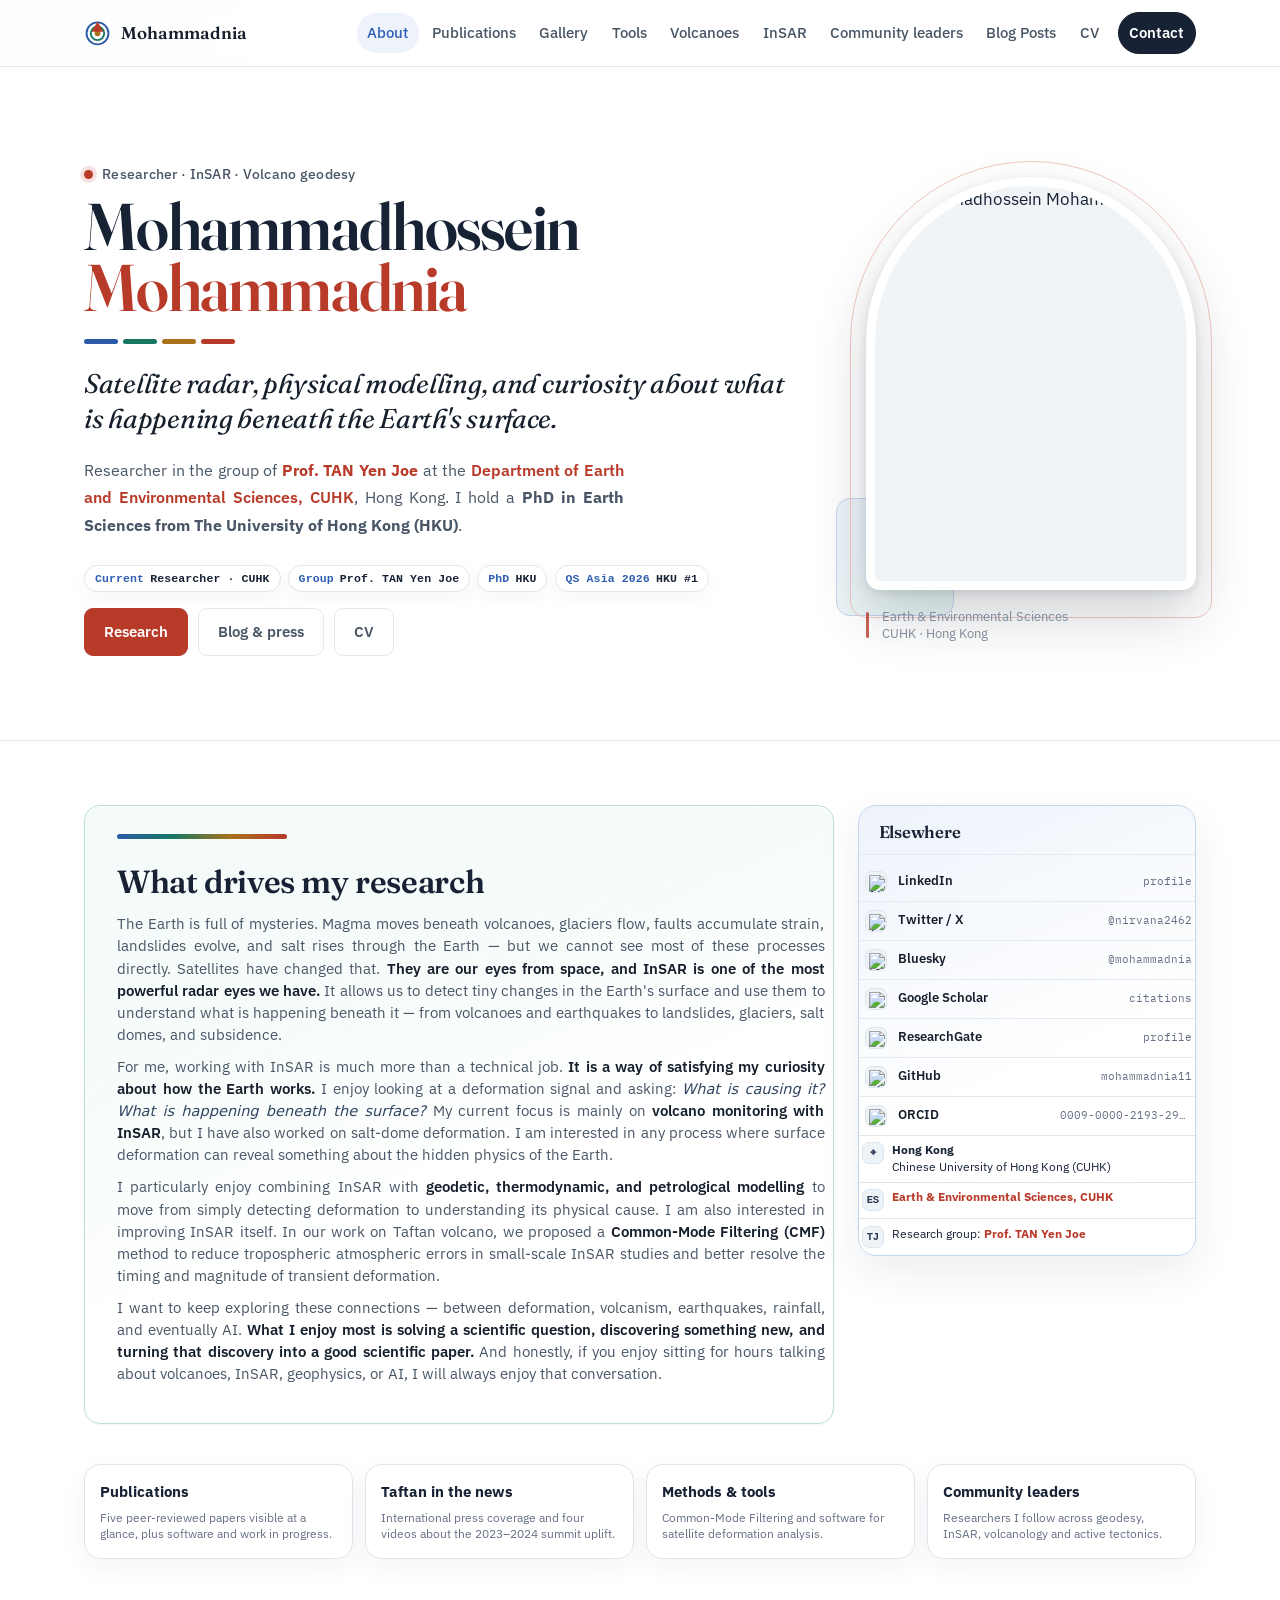
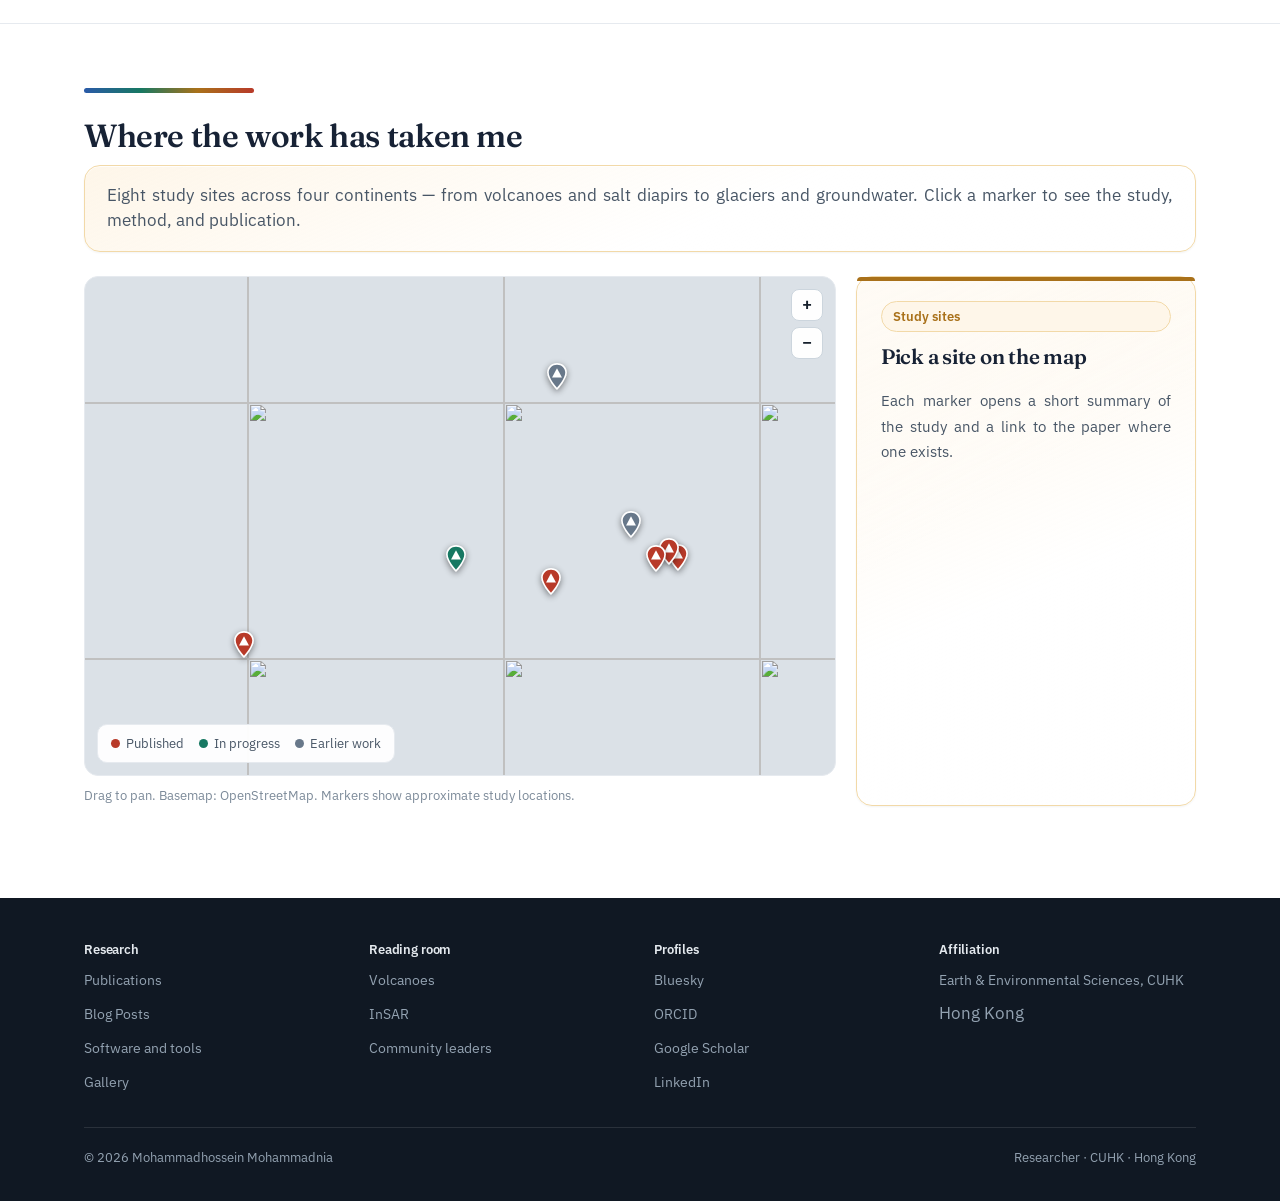
==== commit 2f368ba7: "Add files via upload" ====
--- a/index.html
+++ b/index.html
@@ -82,6 +82,187 @@
 <a class="quick-card" href="people.html"><b>Community leaders</b><span>Researchers I follow across geodesy, InSAR, volcanology and active tectonics.</span></a>
 </div>
 </div></section>
+
+<section class="band" id="sites">
+  <div class="wrap">
+    <hr class="rule">
+    <h2 class="head">Where the work has taken me</h2>
+    <p class="sub">Eight study sites across four continents — from volcanoes and salt diapirs to glaciers and groundwater. Click a marker to see the study, method, and publication.</p>
+    <div class="mapwrap">
+      <div>
+        <div class="mapstage" id="stage">
+          <div class="maptiles" id="tiles"></div>
+          <div class="mappins" id="pins"></div>
+          <div class="mapzoom">
+            <button id="zin" type="button" aria-label="Zoom in">+</button>
+            <button id="zout" type="button" aria-label="Zoom out">&minus;</button>
+          </div>
+          <div class="maplegend">
+            <span><i class="pub"></i>Published</span>
+            <span><i class="prog"></i>In progress</span>
+            <span><i class="past"></i>Earlier work</span>
+          </div>
+        </div>
+        <p class="mapcredit" id="mapcredit">Drag to pan. Basemap: Esri World Imagery. Markers show approximate study locations.</p>
+      </div>
+      <aside class="sitecard box c-amber" id="sitecard">
+        <span class="pill">Study sites</span>
+        <h3>Pick a site on the map</h3>
+        <p>Each marker opens a short summary of the study and a link to the paper where one exists.</p>
+      </aside>
+    </div>
+  </div>
+</section>
+
+<script>
+(function(){
+var SITES=[
+ {name:"Taftan volcano",where:"Makran arc, southeastern Iran",lat:28.60,lon:61.13,state:"published",
+  flag:"Published · GRL 2025",img:"images/taftan.jpg",alt:"InSAR velocity maps of Taftan volcano",
+  text:"A ten-month summit uplift was resolved using Common-Mode Filtering, revealing transient deformation at a remote and poorly monitored volcano.",
+  ref:"Mohammadnia et al. (2025), Geophysical Research Letters",doi:"https://doi.org/10.1029/2025GL114853"},
+ {name:"Tibesti Volcanic Province",where:"Central Sahara, northern Chad",lat:21.04,lon:16.47,state:"published",
+  flag:"Published · Bulletin of Volcanology 2026",img:"images/tibesti.jpg",alt:"Sentinel-1 velocity map of the Tibesti volcanic province",
+  text:"A satellite deformation survey across the Tibesti volcanic province revealed evidence for active magmatic and hydrothermal processes.",
+  ref:"Mohammadnia et al. (2026), Bulletin of Volcanology",doi:"https://doi.org/10.1007/s00445-026-01954-0"},
+ {name:"Sierra Negra",where:"Isabela Island, Galápagos, Ecuador",lat:-0.83,lon:-91.17,state:"published",
+  flag:"Published · GJI 2025",img:"images/sierra.jpg",alt:"Sierra Negra eruption displacement maps",
+  text:"The 2018 eruption was examined with InSAR, optical flow, and pixel-offset tracking to resolve deformation through the eruption cycle.",
+  ref:"Mohammadnia et al. (2025), Geophysical Journal International",doi:"https://doi.org/10.1093/gji/ggaf012"},
+ {name:"Kalut basin salt diapirs",where:"Lut desert, central Iran",lat:30.35,lon:58.00,state:"published",
+  flag:"Published · Tectonophysics 2021",img:"images/salt.jpg",alt:"Salt diapirs in the Kalut basin",
+  text:"A basin-scale InSAR study used 137 Sentinel-1 scenes and 724 interferograms to characterize active salt-diapir deformation.",
+  ref:"Mohammadnia et al. (2021), Tectonophysics",doi:"https://doi.org/10.1016/j.tecto.2021.228860"},
+ {name:"Fars arc salt diapirs",where:"Zagros fold-and-thrust belt, Iran",lat:28.20,lon:53.60,state:"published",
+  flag:"Published · Tectonophysics 2026",
+  text:"A satellite-based survey assessed deformation across 101 emergent salt diapirs in the Fars arc.",
+  ref:"Ajorlou, Mohammadnia et al. (2026), Tectonophysics",doi:"https://doi.org/10.1016/j.tecto.2026.231366"},
+ {name:"Teide–Pico Viejo",where:"Tenerife, Canary Islands, Spain",lat:28.27,lon:-16.64,state:"progress",
+  flag:"In progress · EGU 2026",
+  text:"Long Sentinel-1 time series are being used to study atmospheric correction and subtle deformation across steep volcanic topography.",
+  ref:"González, Mohammadnia et al., EGU General Assembly 2026"},
+ {name:"Tarfala–Kebnekaise glaciers",where:"Northern Sweden, above the Arctic Circle",lat:67.90,lon:18.60,state:"past",
+  flag:"Earlier work · 2019",
+  text:"Time-series D-InSAR was used to investigate glacier mass balance and surface flow from Sentinel-1 observations.",
+  ref:"Darvishi, Mohammadnia & Jaramillo, FRINGE 2021"},
+ {name:"Salmas Plain",where:"West Azerbaijan, northwestern Iran",lat:38.20,lon:44.80,state:"past",
+  flag:"Earlier work · 2021",
+  text:"InSAR subsidence measurements were combined with well observations to investigate aquifer-system properties.",
+  ref:"Shahbazi, Mousavi, Rezaei & Mohammadnia, FRINGE 2021"}
+];
+
+var stage=document.getElementById("stage");
+if(!stage)return;
+var tileBox=document.getElementById("tiles"), pinBox=document.getElementById("pins"),
+    card=document.getElementById("sitecard"), credit=document.getElementById("mapcredit");
+var view={z:2,lat:35,lon:-10,provider:"esri"}, active=-1, drag=null, touched=false;
+
+function project(lat,lon,z){
+  var n=Math.pow(2,z)*256, x=(lon+180)/360*n, r=lat*Math.PI/180;
+  return {x:x,y:(1-Math.asinh(Math.tan(r))/Math.PI)/2*n};
+}
+function unproject(x,y,z){
+  var n=Math.pow(2,z)*256;
+  return {lon:x/n*360-180,lat:Math.atan(Math.sinh(Math.PI*(1-2*y/n)))*180/Math.PI};
+}
+function tileUrl(z,x,y){
+  var n=Math.pow(2,z); if(y<0||y>=n)return null; x=((x%n)+n)%n;
+  if(view.provider==="esri")
+    return "https://server.arcgisonline.com/ArcGIS/rest/services/World_Imagery/MapServer/tile/"+z+"/"+y+"/"+x;
+  return "https://"+["a","b","c"][(x+y)%3]+".tile.openstreetmap.org/"+z+"/"+x+"/"+y+".png";
+}
+function esc(s){
+  return String(s==null?"":s).replace(/[&<>"']/g,function(c){
+    return {"&":"&amp;","<":"&lt;",">":"&gt;",'"':"&quot;","'":"&#39;"}[c];
+  });
+}
+function bbox(z){
+  var xs=[],ys=[];
+  SITES.forEach(function(s){var p=project(s.lat,s.lon,z);xs.push(p.x);ys.push(p.y)});
+  return {x0:Math.min.apply(null,xs),x1:Math.max.apply(null,xs),y0:Math.min.apply(null,ys),y1:Math.max.apply(null,ys)};
+}
+function fitAll(){
+  var b=stage.getBoundingClientRect(), W=(b.width||900)-90, H=(b.height||500)-120, best=1;
+  for(var z=1;z<=6;z++){
+    var q=bbox(z);
+    if(q.x1-q.x0<=W && q.y1-q.y0<=H) best=z; else break;
+  }
+  var q=bbox(best), c=unproject((q.x0+q.x1)/2,(q.y0+q.y1)/2,best);
+  view.z=best; view.lat=c.lat; view.lon=c.lon;
+}
+function draw(){
+  var b=stage.getBoundingClientRect(),w=b.width,h=b.height,z=view.z;
+  var c=project(view.lat,view.lon,z),left=c.x-w/2,top=c.y-h/2;
+  tileBox.innerHTML=""; var ok=0,bad=0;
+  for(var ty=Math.floor(top/256);ty<=Math.floor((top+h)/256);ty++){
+    for(var tx=Math.floor(left/256);tx<=Math.floor((left+w)/256);tx++){
+      var u=tileUrl(z,tx,ty); if(!u)continue;
+      var im=new Image(); im.alt="";
+      im.style.left=(tx*256-left)+"px"; im.style.top=(ty*256-top)+"px";
+      im.onload=function(){ok++};
+      im.onerror=function(){
+        bad++;
+        if(bad>4&&ok===0&&view.provider==="esri"){
+          view.provider="osm";
+          credit.textContent="Drag to pan. Basemap: OpenStreetMap. Markers show approximate study locations.";
+          draw();
+        }
+      };
+      im.src=u; tileBox.appendChild(im);
+    }
+  }
+  placePins(left,top,z);
+}
+function placePins(left,top,z){
+  pinBox.innerHTML="";
+  SITES.forEach(function(s,i){
+    var p=project(s.lat,s.lon,z),btn=document.createElement("button");
+    btn.type="button"; btn.className="pin "+s.state+(i===active?" on":"");
+    btn.style.left=(p.x-left)+"px"; btn.style.top=(p.y-top)+"px";
+    btn.title=s.name+" — "+s.where; btn.setAttribute("aria-label",s.name+", "+s.where);
+    btn.innerHTML='<svg width="22" height="28" viewBox="0 0 24 30" aria-hidden="true">'
+      +'<path class="halo" d="M12 .8C5.9.8 1.2 5.4 1.2 11.2c0 7.4 9 17.4 10.1 18.6.4.4.9.4 1.3 0 1.1-1.2 10.2-11.2 10.2-18.6C22.8 5.4 18.1.8 12 .8z"/>'
+      +'<path class="glyph" d="M12 2.6c-5.1 0-9 3.8-9 8.6 0 6.2 7.5 14.9 9 16.6 1.5-1.7 9-10.4 9-16.6 0-4.8-3.9-8.6-9-8.6z"/>'
+      +'<path d="M12 6.5 L17.4 16.6 H6.6 Z" fill="#fff"/></svg>';
+    btn.addEventListener("click",function(){select(i)});
+    pinBox.appendChild(btn);
+  });
+}
+function select(i){
+  active=i; touched=true; var s=SITES[i];
+  card.className="sitecard box "+(s.state==="published"?"c-red":s.state==="progress"?"c-teal":"c-slate");
+  var h='<span class="pill">'+esc(s.flag)+'</span><h3>'+esc(s.name)+'</h3><p class="where">'+esc(s.where)+'</p>';
+  if(s.img)h+='<img class="thumb" src="'+s.img+'" alt="'+esc(s.alt||"")+'" loading="lazy">';
+  h+='<p>'+esc(s.text)+'</p><p class="ref">'+esc(s.ref);
+  if(s.doi)h+=' · <a href="'+s.doi+'" target="_blank" rel="noopener">Read the paper</a>';
+  h+='</p>'; card.innerHTML=h;
+  view.lat=s.lat; view.lon=s.lon; if(view.z<3)view.z=3; draw();
+}
+document.getElementById("zin").addEventListener("click",function(){touched=true;view.z=Math.min(9,view.z+1);draw()});
+document.getElementById("zout").addEventListener("click",function(){touched=true;view.z=Math.max(1,view.z-1);draw()});
+stage.addEventListener("pointerdown",function(e){
+  if(e.target.closest(".pin")||e.target.closest(".mapzoom"))return;
+  touched=true; drag={x:e.clientX,y:e.clientY,lat:view.lat,lon:view.lon};
+  stage.classList.add("dragging"); stage.setPointerCapture(e.pointerId);
+});
+stage.addEventListener("pointermove",function(e){
+  if(!drag)return;
+  var c=project(drag.lat,drag.lon,view.z);
+  var p=unproject(c.x-(e.clientX-drag.x),c.y-(e.clientY-drag.y),view.z);
+  view.lat=Math.max(-82,Math.min(82,p.lat)); view.lon=p.lon; draw();
+});
+["pointerup","pointercancel","pointerleave"].forEach(function(ev){
+  stage.addEventListener(ev,function(){drag=null;stage.classList.remove("dragging")});
+});
+var rt;
+window.addEventListener("resize",function(){
+  clearTimeout(rt);
+  rt=setTimeout(function(){if(!touched)fitAll();draw()},150);
+});
+fitAll(); draw();
+})();
+</script>
+
 <footer class="foot"><div class="wrap">
 <div class="cols">
 <div><h4>Research</h4><ul>
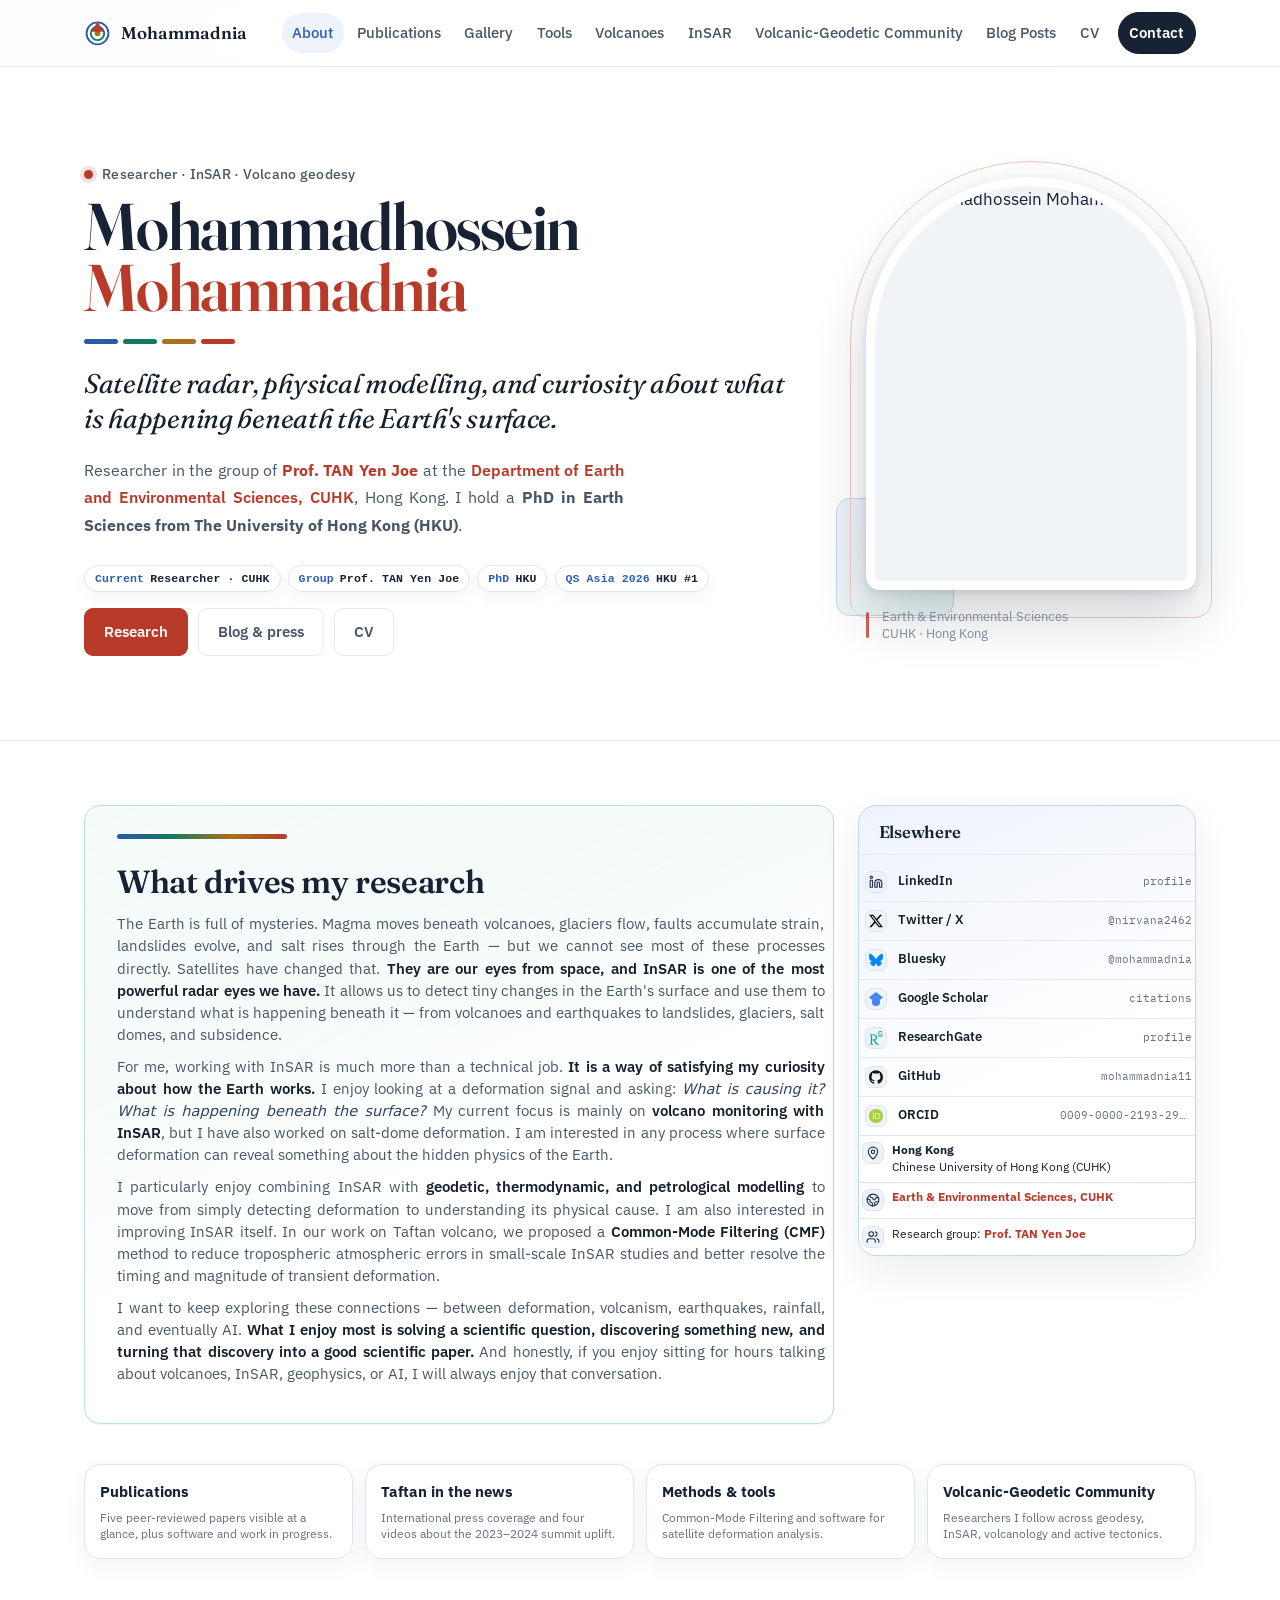
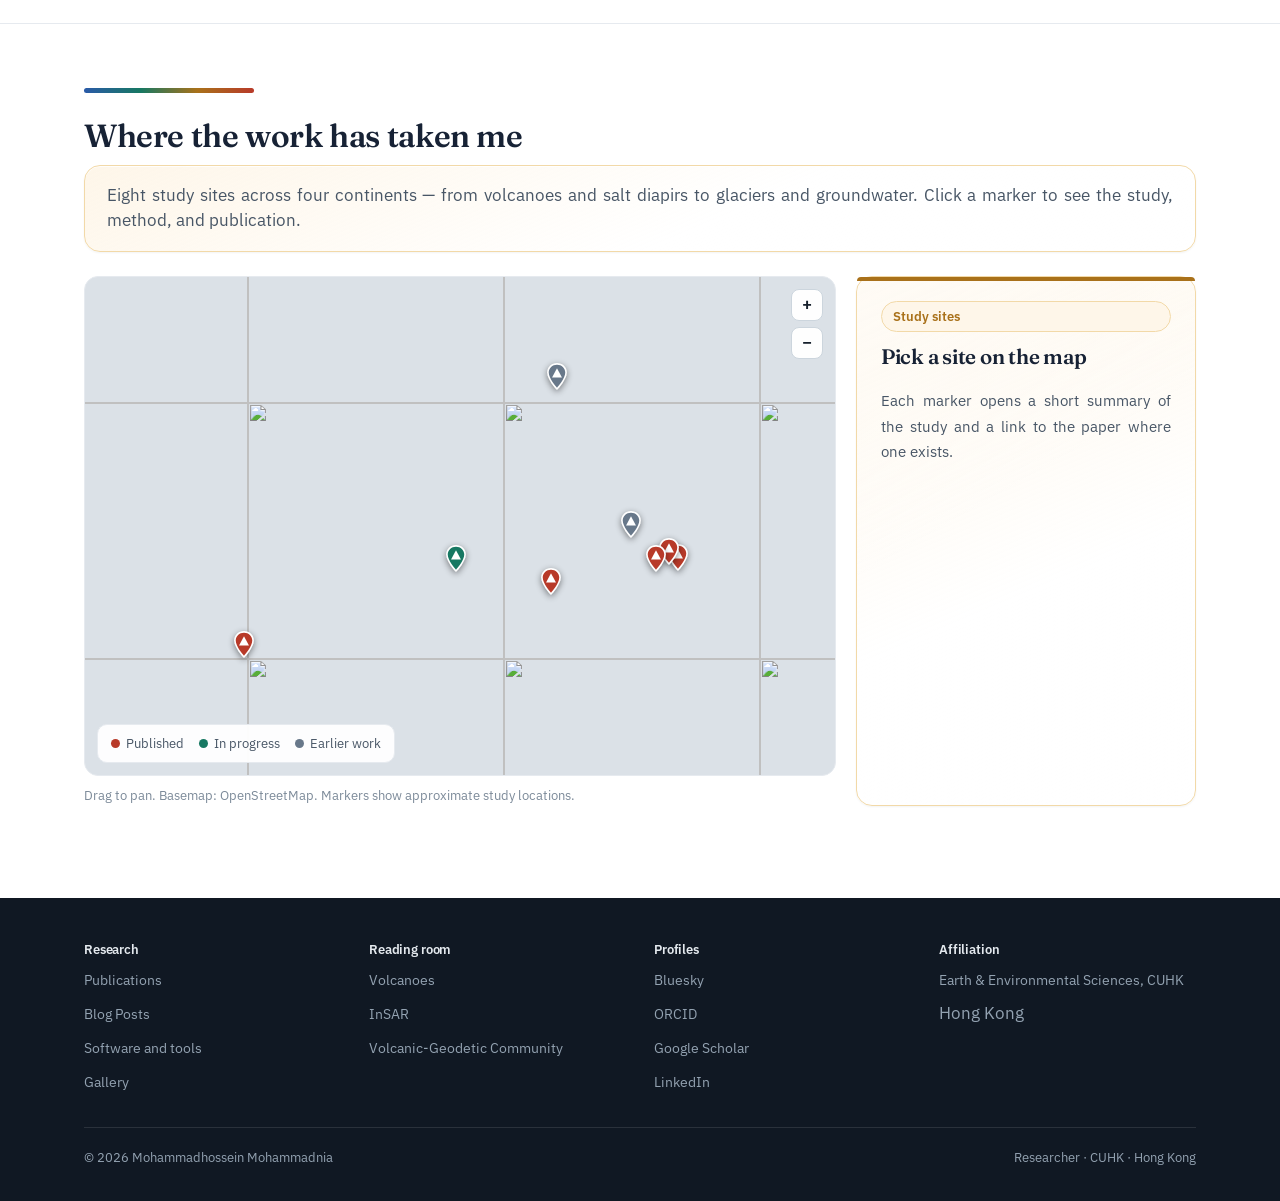
==== commit 748f9d77: "Add files via upload" ====
--- a/index.html
+++ b/index.html
@@ -19,7 +19,7 @@
 </head><body><header class="masthead"><div class="wrap">
 <a class="sig" href="./"><svg viewBox="0 0 32 32" aria-hidden="true"><circle cx="16" cy="17" r="13" fill="none" stroke="#2a5aa8" stroke-width="2.2"/><circle cx="16" cy="17" r="8" fill="none" stroke="#177862" stroke-width="2.2"/><circle cx="16" cy="17" r="3.4" fill="#a9711a"/><path d="M16 3 L23 15 H9 Z" fill="#b83a29"/></svg><b>Mohammadnia</b></a>
 <button class="burger" id="burger" aria-label="Menu" aria-expanded="false"><span></span></button>
-<nav class="menu" id="menu"><a href="./" aria-current="page">About</a><a href="publications.html">Publications</a><a href="gallery.html">Gallery</a><a href="tools.html">Tools</a><a href="volcanoes.html">Volcanoes</a><a href="insar.html">InSAR</a><a href="people.html">Community leaders</a><a href="blog.html">Blog Posts</a><a href="cv.html">CV</a><a class="mark" href="contact.html">Contact</a></nav></div></header>
+<nav class="menu" id="menu"><a href="./" aria-current="page">About</a><a href="publications.html">Publications</a><a href="gallery.html">Gallery</a><a href="tools.html">Tools</a><a href="volcanoes.html">Volcanoes</a><a href="insar.html">InSAR</a><a href="people.html">Volcanic-Geodetic Community</a><a href="blog.html">Blog Posts</a><a href="cv.html">CV</a><a class="mark" href="contact.html">Contact</a></nav></div></header>
 <section class="hero">
 <div class="wrap"><div class="hero-grid">
 <div class="hero-text">
@@ -60,17 +60,17 @@
 <aside>
 <div class="elsewhere c-blue">
 <h3>Elsewhere</h3><ul>
-<li><a href="https://www.linkedin.com/in/mohammadhosein-mohammadnia-128904a3/" target="_blank" rel="noopener"><span class="social-icon"><img src="https://cdn.simpleicons.org/linkedin/0A66C2" alt="linkedin icon"></span><span class="who">LinkedIn</span><span class="handle">profile</span></a></li>
-<li><a href="https://twitter.com/nirvana2462" target="_blank" rel="noopener"><span class="social-icon"><img src="https://cdn.simpleicons.org/x/111111" alt="x icon"></span><span class="who">Twitter / X</span><span class="handle">@nirvana2462</span></a></li>
-<li><a href="https://bsky.app/profile/mohammadnia.bsky.social" target="_blank" rel="noopener"><span class="social-icon"><img src="https://cdn.simpleicons.org/bluesky/0285FF" alt="bluesky icon"></span><span class="who">Bluesky</span><span class="handle">@mohammadnia</span></a></li>
-<li><a href="https://scholar.google.com/citations?user=CLB8v-cAAAAJ&amp;hl=en" target="_blank" rel="noopener"><span class="social-icon"><img src="https://cdn.simpleicons.org/googlescholar/4285F4" alt="google scholar icon"></span><span class="who">Google Scholar</span><span class="handle">citations</span></a></li>
-<li><a href="https://www.researchgate.net/profile/Mohammadhosein-Mohammadnia" target="_blank" rel="noopener"><span class="social-icon"><img src="https://cdn.simpleicons.org/researchgate/00CCBB" alt="researchgate icon"></span><span class="who">ResearchGate</span><span class="handle">profile</span></a></li>
-<li><a href="https://github.com/mohammadnia11" target="_blank" rel="noopener"><span class="social-icon"><img src="https://cdn.simpleicons.org/github/181717" alt="github icon"></span><span class="who">GitHub</span><span class="handle">mohammadnia11</span></a></li>
-<li><a href="https://orcid.org/0009-0000-2193-2980" target="_blank" rel="noopener"><span class="social-icon"><img src="https://cdn.simpleicons.org/orcid/A6CE39" alt="orcid icon"></span><span class="who">ORCID</span><span class="handle">0009-0000-2193-2980</span></a></li>
+<li><a href="https://www.linkedin.com/in/mohammadhosein-mohammadnia-128904a3/" target="_blank" rel="noopener"><span class="social-icon"><img src="assets/icons/linkedin.svg" alt="" aria-hidden="true" width="22" height="22"></span><span class="who">LinkedIn</span><span class="handle">profile</span></a></li>
+<li><a href="https://twitter.com/nirvana2462" target="_blank" rel="noopener"><span class="social-icon"><img src="assets/icons/x.svg" alt="" aria-hidden="true" width="22" height="22"></span><span class="who">Twitter / X</span><span class="handle">@nirvana2462</span></a></li>
+<li><a href="https://bsky.app/profile/mohammadnia.bsky.social" target="_blank" rel="noopener"><span class="social-icon"><img src="assets/icons/bluesky.svg" alt="" aria-hidden="true" width="22" height="22"></span><span class="who">Bluesky</span><span class="handle">@mohammadnia</span></a></li>
+<li><a href="https://scholar.google.com/citations?user=CLB8v-cAAAAJ&amp;hl=en" target="_blank" rel="noopener"><span class="social-icon"><img src="assets/icons/googlescholar.svg" alt="" aria-hidden="true" width="22" height="22"></span><span class="who">Google Scholar</span><span class="handle">citations</span></a></li>
+<li><a href="https://www.researchgate.net/profile/Mohammadhosein-Mohammadnia" target="_blank" rel="noopener"><span class="social-icon"><img src="assets/icons/researchgate.svg" alt="" aria-hidden="true" width="22" height="22"></span><span class="who">ResearchGate</span><span class="handle">profile</span></a></li>
+<li><a href="https://github.com/mohammadnia11" target="_blank" rel="noopener"><span class="social-icon"><img src="assets/icons/github.svg" alt="" aria-hidden="true" width="22" height="22"></span><span class="who">GitHub</span><span class="handle">mohammadnia11</span></a></li>
+<li><a href="https://orcid.org/0009-0000-2193-2980" target="_blank" rel="noopener"><span class="social-icon"><img src="assets/icons/orcid.svg" alt="" aria-hidden="true" width="22" height="22"></span><span class="who">ORCID</span><span class="handle">0009-0000-2193-2980</span></a></li>
 </ul>
-<div class="meta-row"><span class="social-icon">⌖</span><span><strong>Hong Kong</strong><br>Chinese University of Hong Kong (CUHK)</span></div>
-<div class="meta-row"><span class="social-icon">ES</span><span><a href="https://www.ees.cuhk.edu.hk/" target="_blank" rel="noopener"><strong>Earth &amp; Environmental Sciences, CUHK</strong></a></span></div>
-<div class="meta-row"><span class="social-icon">TJ</span><span>Research group: <a href="https://tanyenjoe.com/" target="_blank" rel="noopener"><strong>Prof. TAN Yen Joe</strong></a></span></div>
+<div class="meta-row"><span class="social-icon" aria-hidden="true"><img src="assets/icons/map-pin.svg" alt="" width="22" height="22"></span><span><strong>Hong Kong</strong><br>Chinese University of Hong Kong (CUHK)</span></div>
+<div class="meta-row"><span class="social-icon" aria-hidden="true"><img src="assets/icons/earth.svg" alt="" width="22" height="22"></span><span><a href="https://www.ees.cuhk.edu.hk/" target="_blank" rel="noopener"><strong>Earth &amp; Environmental Sciences, CUHK</strong></a></span></div>
+<div class="meta-row"><span class="social-icon" aria-hidden="true"><img src="assets/icons/users.svg" alt="" width="22" height="22"></span><span>Research group: <a href="https://tanyenjoe.com/" target="_blank" rel="noopener"><strong>Prof. TAN Yen Joe</strong></a></span></div>
 </div>
 </aside>
 </div>
@@ -79,7 +79,7 @@
 <a class="quick-card" href="publications.html"><b>Publications</b><span>Five peer-reviewed papers visible at a glance, plus software and work in progress.</span></a>
 <a class="quick-card" href="blog.html"><b>Taftan in the news</b><span>International press coverage and four videos about the 2023–2024 summit uplift.</span></a>
 <a class="quick-card" href="tools.html"><b>Methods & tools</b><span>Common-Mode Filtering and software for satellite deformation analysis.</span></a>
-<a class="quick-card" href="people.html"><b>Community leaders</b><span>Researchers I follow across geodesy, InSAR, volcanology and active tectonics.</span></a>
+<a class="quick-card" href="people.html"><b>Volcanic-Geodetic Community</b><span>Researchers I follow across geodesy, InSAR, volcanology and active tectonics.</span></a>
 </div>
 </div></section>
 
@@ -273,7 +273,7 @@
 <div><h4>Reading room</h4><ul>
 <li><a href="volcanoes.html">Volcanoes</a></li>
 <li><a href="insar.html">InSAR</a></li>
-<li><a href="people.html">Community leaders</a></li></ul></div>
+<li><a href="people.html">Volcanic-Geodetic Community</a></li></ul></div>
 <div><h4>Profiles</h4><ul>
 <li><a href="https://bsky.app/profile/mohammadnia.bsky.social" target="_blank" rel="noopener">Bluesky</a></li>
 <li><a href="https://orcid.org/0009-0000-2193-2980" target="_blank" rel="noopener">ORCID</a></li>
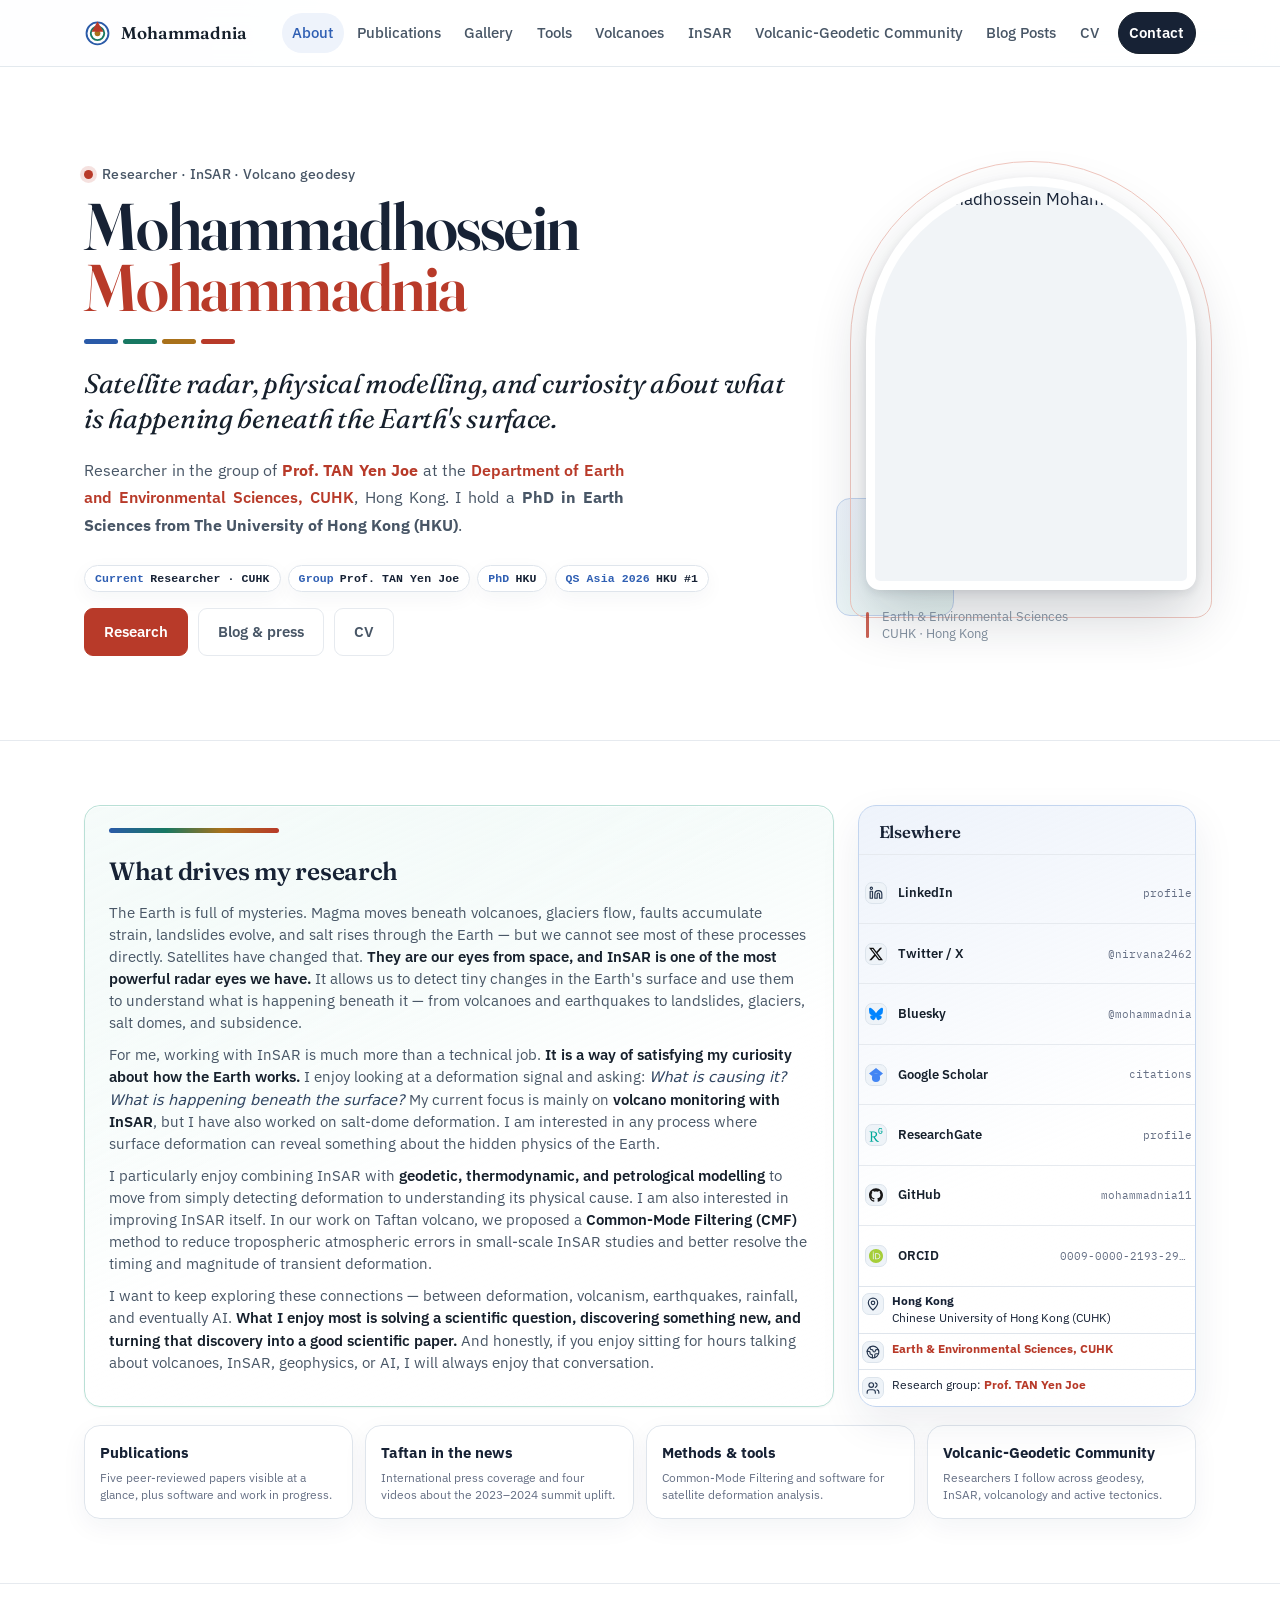
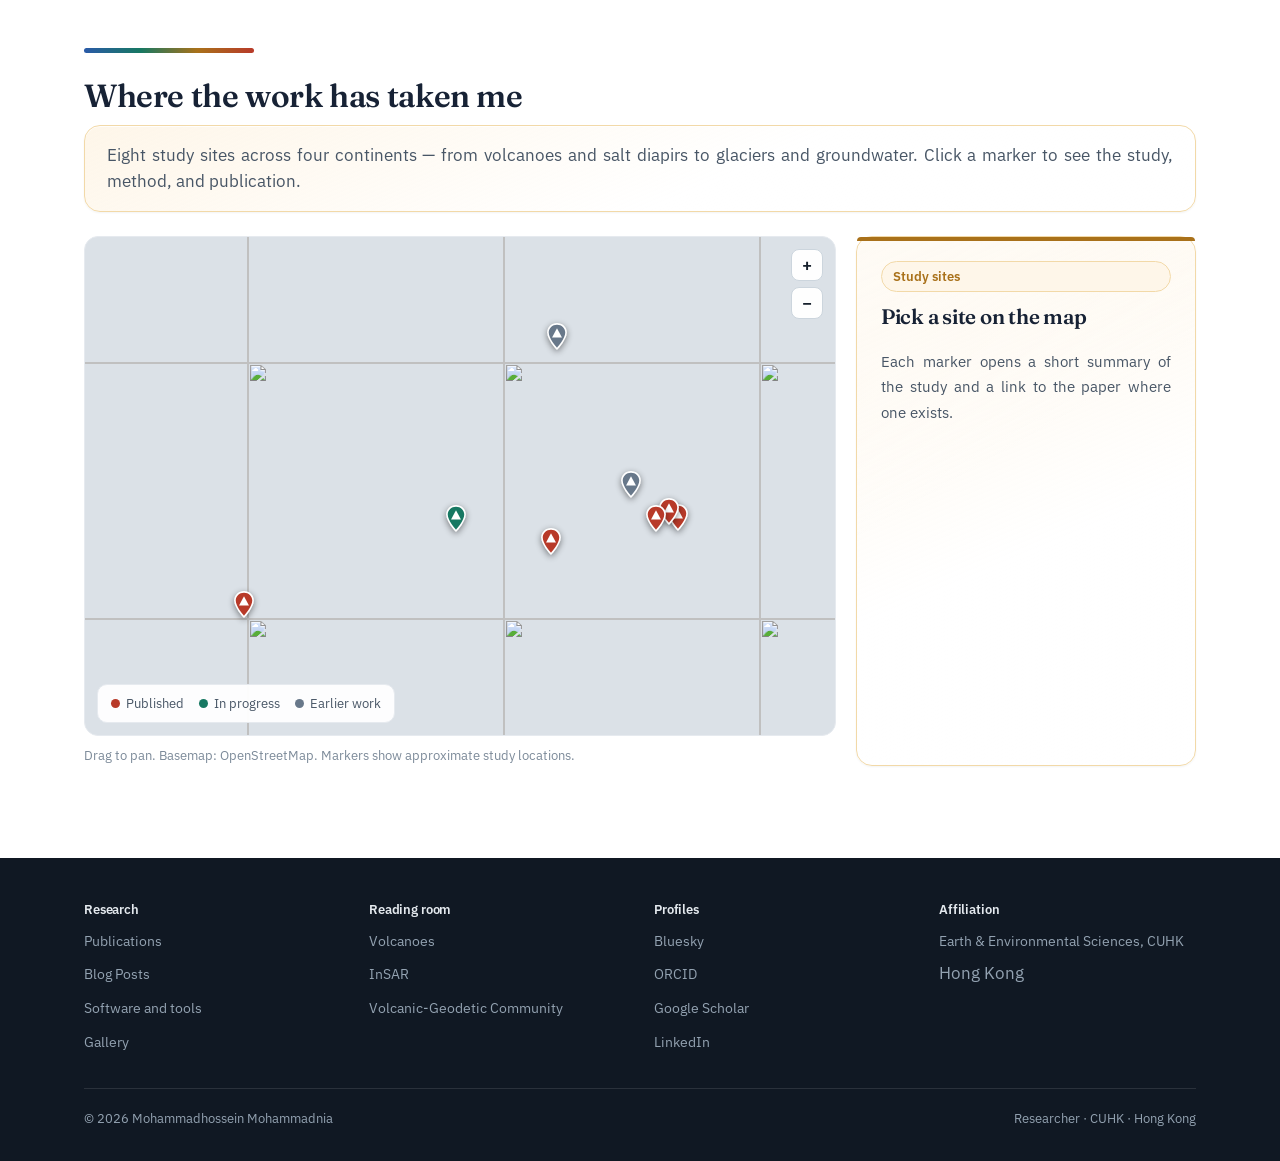
==== commit f2ded177: "Add files via upload" ====
--- a/index.html
+++ b/index.html
@@ -13,7 +13,9 @@
 <link rel="preconnect" href="https://fonts.googleapis.com">
 <link rel="preconnect" href="https://fonts.gstatic.com" crossorigin>
 <link href="https://fonts.googleapis.com/css2?family=Fraunces:opsz,wght@9..144,400;9..144,600;9..144,700&family=IBM+Plex+Sans:wght@400;500;600&family=IBM+Plex+Mono:wght@400;500;600&display=swap" rel="stylesheet">
-<link rel="stylesheet" href="assets/site.css">
+<link rel="stylesheet" href="site.css?v=20260909-2">
+<link rel="stylesheet" href="upgrade-2026.css?v=20260909-2">
+<link rel="stylesheet" href="assets/refinements.css?v=20260909-2">
 
 <script data-goatcounter="https://mhmnia.goatcounter.com/count" async src="//gc.zgo.at/count.js"></script>
 </head><body><header class="masthead"><div class="wrap">
--- a/site.css
+++ b/site.css
@@ -0,0 +1,443 @@
+/* ===========================================================
+   mhmnia.github.io — white page, coloured cards
+   Display: Fraunces   Body: IBM Plex Sans   Data: IBM Plex Mono
+   =========================================================== */
+
+:root{
+  --page:#ffffff;
+  --ink:#16202c;
+  --ink-2:#485666;
+  --ink-3:#7c8a99;
+  --line:#e6eaef;
+
+  --red-t:#fdf1ef;    --red-e:#f1c8c0;    --red-a:#b83a29;
+  --amber-t:#fef6e9;  --amber-e:#f2d9a8;  --amber-a:#a9711a;
+  --teal-t:#eaf7f4;   --teal-e:#b9e0d6;   --teal-a:#177862;
+  --blue-t:#eef3fb;   --blue-e:#c3d5ef;   --blue-a:#2a5aa8;
+  --violet-t:#f4f0fb; --violet-e:#d5c9ee; --violet-a:#5f47a0;
+  --slate-t:#f1f4f7;  --slate-e:#d7dee6;  --slate-a:#4a5b6d;
+
+  --tint:var(--slate-t); --edge:var(--slate-e); --acc:var(--slate-a);
+  --glow:rgba(74,91,109,.20);
+
+  --display:"Fraunces",Georgia,serif;
+  --sans:"IBM Plex Sans",-apple-system,system-ui,sans-serif;
+  --mono:"IBM Plex Mono",ui-monospace,Menlo,monospace;
+  --measure:72ch;
+  --pad:clamp(20px,4vw,34px);
+  --r:14px;
+}
+
+.c-red{--tint:var(--red-t);--edge:var(--red-e);--acc:var(--red-a);--glow:rgba(184,58,41,.22)}
+.c-amber{--tint:var(--amber-t);--edge:var(--amber-e);--acc:var(--amber-a);--glow:rgba(169,113,26,.22)}
+.c-teal{--tint:var(--teal-t);--edge:var(--teal-e);--acc:var(--teal-a);--glow:rgba(23,120,98,.22)}
+.c-blue{--tint:var(--blue-t);--edge:var(--blue-e);--acc:var(--blue-a);--glow:rgba(42,90,168,.22)}
+.c-violet{--tint:var(--violet-t);--edge:var(--violet-e);--acc:var(--violet-a);--glow:rgba(95,71,160,.22)}
+.c-slate{--tint:var(--slate-t);--edge:var(--slate-e);--acc:var(--slate-a);--glow:rgba(74,91,109,.22)}
+
+*{box-sizing:border-box;margin:0;padding:0}
+html{scroll-behavior:smooth;-webkit-text-size-adjust:100%}
+body{background:#fff;background:var(--page);color:var(--ink);font-family:var(--sans);
+  font-size:16.5px;line-height:1.68;-webkit-font-smoothing:antialiased}
+img{display:block;max-width:100%}
+a{color:var(--red-a);text-decoration:none}
+a:hover{text-decoration:underline;text-underline-offset:3px}
+:focus-visible{outline:3px solid var(--amber-a);outline-offset:3px;border-radius:4px}
+::selection{background:#fbdcd4;color:var(--ink)}
+
+.wrap{max-width:1180px;margin:0 auto;padding:0 var(--pad)}
+.wrap.tight{max-width:900px}
+
+h1,h2,h3,h4{font-family:var(--display);font-weight:600;line-height:1.16;letter-spacing:-.012em;
+  font-variation-settings:"SOFT" 0,"WONK" 0,"opsz" 40}
+
+.prose p,.sub,.phead .lede,.box p,.pub-note,.tool p,.res p,.person p,
+.paper .authors,.sitecard p,.note,.cventry li,.deflist dd,.hero .whereabouts,
+.elsewhere .feedslot p,.mapcredit,.pubset>.n{
+  text-align:justify;text-justify:inter-word;hyphens:auto;-webkit-hyphens:auto}
+p:lang(en){hyphenate-limit-chars:7 3 3}
+
+/* ─────────────── masthead ─────────────── */
+.masthead{position:sticky;top:0;z-index:60;background:rgba(255,255,255,.94);
+  backdrop-filter:blur(12px);border-bottom:1px solid var(--line)}
+.masthead .wrap{display:flex;align-items:center;gap:20px;padding-top:12px;padding-bottom:12px}
+.sig{display:flex;align-items:center;gap:10px;flex:0 0 auto}
+.sig svg{width:27px;height:27px}
+.sig b{font-family:var(--display);font-size:17px;font-weight:600;color:var(--ink)}
+.sig:hover{text-decoration:none}
+.menu{margin-left:auto;display:flex;align-items:center;gap:2px;flex-wrap:wrap}
+.menu a{padding:7px 11px;border-radius:8px;color:var(--ink-2);font-size:14.5px;font-weight:500;
+  transition:background .14s,color .14s}
+.menu a:hover{background:var(--slate-t);color:var(--ink);text-decoration:none}
+.menu a[aria-current]{color:var(--red-a);background:var(--red-t)}
+.menu a.mark{margin-left:6px;border:1px solid var(--ink);color:var(--ink);font-weight:600}
+.menu a.mark:hover{background:var(--ink);color:#fff}
+.burger{display:none;margin-left:auto;width:40px;height:38px;border:1px solid var(--line);
+  border-radius:9px;background:#fff;cursor:pointer;align-items:center;justify-content:center}
+.burger span{display:block;width:17px;height:2px;background:var(--ink);position:relative}
+.burger span::before,.burger span::after{content:"";position:absolute;left:0;width:17px;height:2px;background:var(--ink)}
+.burger span::before{top:-5px}.burger span::after{top:5px}
+
+/* ─────────────── hero ─────────────── */
+.hero{position:relative;isolation:isolate;overflow:hidden;background:#fff;
+  border-bottom:1px solid var(--line);
+  padding:clamp(52px,7.5vw,104px) 0 clamp(48px,6.5vw,86px)}
+
+/* soft colour field, bleeding off the right edge, that the portrait sits against */
+.hero-field{position:absolute;z-index:-2;top:-14%;right:-12%;width:64%;height:128%;
+  border-radius:46% 54% 40% 60%/48% 42% 58% 52%;
+  background:
+    radial-gradient(58% 58% at 38% 32%,rgba(42,90,168,.13),transparent 72%),
+    radial-gradient(56% 60% at 74% 74%,rgba(184,58,41,.12),transparent 74%),
+    radial-gradient(52% 52% at 24% 86%,rgba(23,120,98,.11),transparent 72%);
+  filter:blur(6px)}
+
+/* topographic contours: the motif of the whole site, drawn once, large */
+.hero-art{position:absolute;z-index:-1;top:50%;right:-8%;width:min(76vw,980px);
+  transform:translateY(-50%);color:var(--ink);opacity:.13;pointer-events:none}
+.hero-art .contours{width:100%;height:auto;display:block}
+.hero-art::after{content:"";position:absolute;inset:0;
+  background:linear-gradient(95deg,#fff 8%,rgba(255,255,255,.55) 34%,rgba(255,255,255,0) 62%)}
+
+.hero .wrap{position:relative;z-index:1}
+.hero-grid{display:grid;grid-template-columns:minmax(0,1fr) 330px;
+  gap:clamp(30px,5.5vw,72px);align-items:center}
+
+/* a small label instead of a shouty eyebrow */
+.eyebrow{display:flex;align-items:center;gap:9px;font-size:13.5px;font-weight:500;
+  letter-spacing:.02em;color:var(--ink-2);margin-bottom:18px}
+.eyebrow .dot{width:9px;height:9px;border-radius:50%;background:var(--red-a);
+  box-shadow:0 0 0 4px rgba(184,58,41,.15)}
+
+.hero h1{font-size:clamp(38px,6.2vw,66px);line-height:1.0;letter-spacing:-.026em;
+  margin-bottom:0;font-variation-settings:"SOFT" 0,"WONK" 0,"opsz" 144}
+.hero h1 .surname{color:var(--red-a)}
+.hero h1::after{content:none}
+
+/* four bars, the site's colour ramp, used as a signature under the name */
+.namerule{display:flex;gap:5px;margin:20px 0 22px}
+.namerule i{display:block;width:34px;height:5px;border-radius:3px}
+.namerule i:nth-child(1){background:var(--blue-a)}
+.namerule i:nth-child(2){background:var(--teal-a)}
+.namerule i:nth-child(3){background:var(--amber-a)}
+.namerule i:nth-child(4){background:var(--red-a)}
+
+.hero .stance{font-family:var(--display);font-size:clamp(20px,2.5vw,27px);font-weight:400;
+  font-style:italic;line-height:1.32;color:var(--ink);letter-spacing:-.01em;margin-bottom:20px}
+.hero .whereabouts{font-size:16px;color:var(--ink-2);line-height:1.72;max-width:54ch;
+  margin-bottom:26px;text-align:justify;hyphens:auto}
+.hero .whereabouts b{color:var(--ink);font-weight:600}
+.hero-acts{display:flex;flex-wrap:wrap;gap:10px}
+
+/* ── portrait: an arch, matted, with a colour block behind one shoulder ── */
+.portrait{position:relative;width:330px;justify-self:end;margin:0;padding:0}
+.portrait img{position:relative;z-index:2;display:block;width:100%;aspect-ratio:4/5;
+  object-fit:cover;object-position:50% 22%;
+  border-radius:165px 165px 14px 14px;
+  border:9px solid #fff;background:var(--slate-t);
+  box-shadow:0 26px 56px rgba(22,32,44,.20),0 3px 10px rgba(22,32,44,.10)}
+/* hairline ring echoing the arch, offset outward */
+.portrait .arch-ring{position:absolute;z-index:1;inset:-16px -16px 24px -16px;
+  border:1px solid var(--red-e);border-radius:190px 190px 18px 18px;pointer-events:none}
+/* solid colour block peeking out at the lower left only */
+.portrait .arch-block{position:absolute;z-index:0;left:-30px;bottom:26px;width:118px;height:118px;
+  border-radius:14px;background:linear-gradient(148deg,var(--blue-t),var(--teal-t));
+  border:1px solid var(--blue-e)}
+.portrait figcaption{position:relative;z-index:2;margin-top:18px;padding-left:16px;
+  font-size:12.5px;line-height:1.55;color:var(--ink-3);text-align:left}
+.portrait figcaption .tick{position:absolute;left:0;top:4px;width:3px;height:calc(100% - 8px);
+  border-radius:2px;background:var(--red-a);opacity:.8}
+
+/* ─────────────── page header ─────────────── */
+.phead{padding:clamp(34px,5vw,58px) 0 clamp(26px,4vw,40px);border-bottom:1px solid var(--line)}
+.phead .lede{--tint:var(--blue-t);--edge:var(--blue-e);--acc:var(--blue-a);--glow:rgba(42,90,168,.18)}
+.phead h1{font-size:clamp(30px,4.4vw,44px);margin-bottom:13px}
+.phead .lede{font-size:17px;line-height:1.74;color:var(--ink-2);max-width:none;padding:20px 24px}
+.phead .acts{display:flex;flex-wrap:wrap;gap:10px;margin-top:22px}
+
+/* ─────────────── buttons ─────────────── */
+.btn{display:inline-flex;align-items:center;gap:8px;padding:11px 19px;border-radius:9px;
+  font-size:14.5px;font-weight:600;font-family:inherit;cursor:pointer;
+  border:1px solid var(--red-a);background:var(--red-a);color:#fff;transition:all .15s}
+.btn:hover{background:#9d3023;border-color:#9d3023;color:#fff;text-decoration:none;transform:translateY(-1px)}
+.btn.quiet{background:#fff;border-color:var(--line);color:var(--ink-2)}
+.btn.quiet:hover{background:var(--red-t);border-color:var(--red-e);color:var(--red-a)}
+
+/* ─────────────── bands ─────────────── */
+.band{padding:clamp(40px,5.6vw,68px) 0}
+.band+.band{border-top:1px solid var(--line)}
+h2.head{font-size:clamp(24px,3.1vw,32px);margin-bottom:11px}
+.sub{font-size:16.5px;line-height:1.72;color:var(--ink-2);max-width:none;margin-bottom:24px;padding:17px 22px}
+.prose{padding:28px 32px;margin-bottom:22px}
+.prose>*:last-child{margin-bottom:0}
+.prose p{font-size:17px;line-height:1.78;color:var(--ink-2);margin-bottom:16px;max-width:none}
+.prose p strong{color:var(--ink);font-weight:600}
+.sub{--tint:var(--amber-t);--edge:var(--amber-e);--acc:var(--amber-a);--glow:rgba(169,113,26,.18)}
+.prose{--tint:var(--teal-t);--edge:var(--teal-e);--acc:var(--teal-a);--glow:rgba(23,120,98,.18)}
+.rule{height:5px;width:170px;border:0;border-radius:3px;margin:0 0 24px;
+  background:linear-gradient(90deg,var(--blue-a),var(--teal-a),var(--amber-a),var(--red-a))}
+
+
+/* ─────────────── frosted glass panels ─────────────── */
+.glass,.box,.paper,.res,.tool,.person,.note,.sitecard,.elsewhere,.prose,.sub,.phead .lede{
+  position:relative;
+  background:linear-gradient(157deg,var(--tint) 0%,rgba(255,255,255,.72) 58%,#fff 100%);
+  border:1px solid var(--edge);
+  border-radius:16px;
+  box-shadow:0 1px 2px rgba(22,32,44,.05),inset 0 1px 0 rgba(255,255,255,.85);
+  -webkit-backdrop-filter:blur(9px);backdrop-filter:blur(9px);
+  transition:transform .18s ease,box-shadow .18s ease,border-color .18s ease;
+}
+.glass::after,.box::after,.paper::after,.res::after,.tool::after,.person::after,
+.note::after,.sitecard::after,.prose::after{
+  content:"";position:absolute;inset:0;border-radius:inherit;pointer-events:none;
+  background:linear-gradient(150deg,rgba(255,255,255,.55) 0%,rgba(255,255,255,0) 42%);
+}
+.glass>*,.box>*,.paper>*,.res>*,.tool>*,.person>*,.note>*,.sitecard>*,.prose>*{position:relative;z-index:1}
+.glass:hover,.box:hover,.paper:hover,.res:hover,.person:hover,.tool:hover{
+  transform:translateY(-3px);
+  border-color:var(--acc);
+  box-shadow:0 16px 34px var(--glow),inset 0 1px 0 rgba(255,255,255,.9);
+}
+
+/* ─────────────── card system ─────────────── */
+.box{padding:24px}
+.box::before{content:"";position:absolute;z-index:2;left:0;right:0;top:0;height:4px;background:var(--acc);
+  border-radius:16px 16px 0 0}
+
+.box h3{font-size:20px;margin-bottom:8px}
+.box p{font-size:15px;line-height:1.7;color:var(--ink-2)}
+.grid{display:grid;gap:18px}
+.grid.two{grid-template-columns:repeat(auto-fit,minmax(300px,1fr))}
+.grid.three{grid-template-columns:repeat(auto-fit,minmax(260px,1fr))}
+
+.pill{display:inline-flex;align-items:center;gap:6px;padding:4px 11px;border-radius:999px;
+  font-size:12.5px;font-weight:600;background:var(--tint);color:var(--acc);border:1px solid var(--edge)}
+
+/* ─────────────── field-site map ─────────────── */
+.mapwrap{display:grid;grid-template-columns:minmax(0,1fr) 340px;gap:20px}
+.mapstage{position:relative;height:500px;overflow:hidden;border:1px solid var(--line);
+  border-radius:var(--r);background:#dbe1e7;cursor:grab;touch-action:none}
+.mapstage.dragging{cursor:grabbing}
+.maptiles,.mappins{position:absolute;inset:0;overflow:hidden}
+.maptiles img{position:absolute;width:256px;height:256px;user-select:none;pointer-events:none}
+.mappins{pointer-events:none}
+.pin{position:absolute;transform:translate(-50%,-100%);pointer-events:auto;cursor:pointer;
+  background:none;border:0;padding:0;filter:drop-shadow(0 2px 3px rgba(0,0,0,.45));transition:transform .15s}
+.pin:hover,.pin.on{transform:translate(-50%,-100%) scale(1.22)}
+.pin .glyph{fill:var(--red-a)}
+.pin.progress .glyph{fill:var(--teal-a)}
+.pin.past .glyph{fill:#68788a}
+.pin .halo{fill:#fff}
+.mapzoom{position:absolute;z-index:4;right:12px;top:12px;display:flex;flex-direction:column;gap:6px}
+.mapzoom button{width:32px;height:32px;border:1px solid #ccd5dd;border-radius:8px;
+  background:rgba(255,255,255,.96);color:var(--ink);font:600 17px/1 var(--sans);cursor:pointer}
+.mapzoom button:hover{border-color:var(--red-a);color:var(--red-a)}
+.maplegend{position:absolute;z-index:4;left:12px;bottom:12px;display:flex;flex-wrap:wrap;
+  align-items:center;gap:6px 15px;padding:8px 13px;border:1px solid var(--line);border-radius:10px;
+  background:rgba(255,255,255,.95);font-size:12.5px;color:var(--ink-2)}
+.maplegend span{display:inline-flex;align-items:center;gap:6px;white-space:nowrap}
+.maplegend i{width:9px;height:9px;border-radius:50%;flex:0 0 auto}
+.maplegend i.pub{background:var(--red-a)}
+.maplegend i.prog{background:var(--teal-a)}
+.maplegend i.past{background:#68788a}
+.mapcredit{margin-top:9px;font-size:12.5px;color:var(--ink-3)}
+.sitecard{display:flex;flex-direction:column;gap:12px;padding:24px}
+.sitecard .thumb{width:100%;aspect-ratio:16/10;object-fit:cover;border-radius:9px;border:1px solid var(--line)}
+.sitecard h3{font-size:21px}
+.sitecard .where{font-size:13.5px;color:var(--ink-3);margin-top:-6px}
+.sitecard .ref{font-size:13.5px;margin-top:auto;padding-top:11px;border-top:1px solid var(--line);color:var(--ink-3)}
+
+/* ─────────────── elsewhere ─────────────── */
+.elsewhere{overflow:hidden}
+.elsewhere h3{font-size:17px;padding:16px 20px 13px;border-bottom:1px solid var(--line)}
+.elsewhere ul{list-style:none;list-style-type:none}
+.elsewhere li+li{border-top:1px solid var(--line)}
+.elsewhere li a{display:flex;align-items:center;gap:12px;padding:13px 18px;color:var(--ink);
+  border-left:3px solid transparent;transition:background .14s,border-color .14s}
+.elsewhere li a:hover{background:var(--tint);border-left-color:var(--acc);text-decoration:none}
+.elsewhere .who{font-size:14.5px;font-weight:600}
+.elsewhere .handle{font-family:var(--mono);font-size:12px;color:var(--ink-3);margin-left:auto}
+.feedslot{padding:15px 18px;border-top:1px solid var(--line);background:var(--slate-t)}
+.feedslot p{font-size:12.5px;line-height:1.6;color:var(--ink-3)}
+
+/* ─────────────── publications ─────────────── */
+.pubset{margin-bottom:40px}
+.pubset>h2{font-size:23px;margin-bottom:4px}
+.pubset>.n{font-family:var(--mono);font-size:12.5px;color:var(--ink-3);margin-bottom:20px}
+.papergrid{display:grid;grid-template-columns:repeat(auto-fill,minmax(370px,1fr));gap:22px;align-items:stretch}
+.paper{overflow:hidden;display:flex;flex-direction:column;height:100%}
+
+.paper-top{display:flex;flex-wrap:wrap;align-items:center;gap:10px;padding:14px 22px;
+  background:var(--tint);border-bottom:1px solid var(--edge)}
+.journal{font-family:var(--display);font-size:15px;font-weight:600;color:#fff;background:var(--acc);
+  padding:5px 13px;border-radius:8px}
+.year{font-family:var(--mono);font-size:12.5px;font-weight:600;color:var(--acc);
+  background:#fff;border:1px solid var(--edge);padding:4px 10px;border-radius:8px}
+.rank{margin-left:auto;font-size:12.5px;font-weight:600;color:var(--acc);
+  background:#fff;border:1px solid var(--edge);padding:4px 11px;border-radius:999px}
+.paper-body{padding:20px 22px 22px;display:flex;flex-direction:column;flex:1}
+.paper h3{font-size:18.5px;line-height:1.34;margin-bottom:10px}
+.authors{font-size:14.5px;line-height:1.9;color:var(--ink-2);margin-bottom:9px}
+.authors .me{background:var(--acc);color:#fff;padding:2px 9px;border-radius:6px;font-weight:600;
+  white-space:nowrap;box-decoration-break:clone;-webkit-box-decoration-break:clone}
+.pub-note{font-size:14.5px;line-height:1.7;color:var(--ink-2);padding:12px 15px;border-radius:10px;
+  background:var(--tint);border:1px solid var(--edge);margin:12px 0}
+.chips{display:flex;flex-wrap:wrap;gap:8px;margin-top:12px}
+.paper-body .chips{margin-top:auto;padding-top:14px}
+.chips a,.chips span{font-size:12.5px;font-weight:600;padding:6px 12px;border-radius:8px;
+  border:1px solid var(--line);background:#fff;color:var(--ink-2);transition:all .14s}
+.chips a:hover{border-color:var(--acc);color:var(--acc);background:var(--tint);text-decoration:none}
+.chips .state{background:var(--tint);border-color:var(--edge);color:var(--acc)}
+
+/* ─────────────── gallery ─────────────── */
+.gallery{columns:3;column-count:3;column-gap:16px}
+.gallery figure{break-inside:avoid;margin:0 0 16px;border-radius:12px;overflow:hidden;
+  border:1px solid var(--line);background:var(--slate-t);
+  transition:transform .17s,box-shadow .17s,border-color .17s}
+.gallery figure:hover{transform:translateY(-3px);box-shadow:0 14px 30px rgba(22,32,44,.15);border-color:var(--red-e)}
+.gallery img{width:100%;height:auto;cursor:zoom-in;display:block}
+.lightbox{position:fixed;inset:0;z-index:200;background:rgba(14,20,28,.95);display:none;
+  align-items:center;justify-content:center;padding:26px;cursor:zoom-out}
+.lightbox.on{display:flex}
+.lightbox img{max-width:100%;max-height:88vh;border-radius:8px}
+.lightbox button{position:absolute;top:18px;right:22px;width:42px;height:42px;border-radius:50%;
+  border:1px solid rgba(255,255,255,.32);background:transparent;color:#fff;font-size:22px;cursor:pointer}
+
+/* ─────────────── tools ─────────────── */
+.tool{display:grid;grid-template-columns:240px minmax(0,1fr);gap:30px;align-items:start;
+  padding:26px;margin-bottom:22px}
+
+.tool figure{background:var(--tint);border:1px solid var(--edge);border-radius:11px;padding:16px}
+.tool figure svg{width:100%;height:auto}
+.tool h3{font-size:23px;margin-bottom:7px}
+.tool .kind{display:inline-block;font-size:12.5px;font-weight:600;color:#fff;background:var(--acc);
+  padding:4px 11px;border-radius:8px;margin-bottom:12px}
+.tool p{font-size:15.5px;line-height:1.72;color:var(--ink-2);margin-bottom:13px}
+.facts{display:flex;flex-wrap:wrap;gap:7px;margin-bottom:16px}
+.facts span{font-family:var(--mono);font-size:11.5px;padding:5px 10px;border-radius:7px;
+  background:var(--tint);border:1px solid var(--edge);color:var(--acc)}
+.doi{display:inline-flex;align-items:center;gap:7px;padding:8px 12px;border:1px solid var(--line);
+  border-radius:8px;background:#fff;font-family:var(--mono);font-size:12px;color:var(--ink-2)}
+.doi b{color:var(--acc)}
+.doi:hover{border-color:var(--acc);background:var(--tint);text-decoration:none}
+
+/* ─────────────── resource cards ─────────────── */
+.reslist{display:grid;gap:16px}
+.res{display:grid;grid-template-columns:52px minmax(0,1fr);gap:16px;padding:20px}
+
+.res .mark{width:52px;height:52px;border-radius:11px;display:flex;align-items:center;justify-content:center;
+  background:var(--acc);color:#fff;font-family:var(--mono);font-size:11px;font-weight:600;
+  text-align:center;line-height:1.15}
+.res h3{font-size:17.5px;line-height:1.35;margin-bottom:4px}
+.res h3 a{color:var(--ink)}
+.res h3 a:hover{color:var(--acc)}
+.res .host{font-family:var(--mono);font-size:11.5px;color:var(--ink-3);margin-bottom:9px;word-break:break-all}
+.res p{font-size:14.5px;line-height:1.68;color:var(--ink-2)}
+
+/* ─────────────── people ─────────────── */
+.people{display:grid;grid-template-columns:repeat(auto-fill,minmax(260px,1fr));gap:20px}
+.person{overflow:hidden;display:flex;flex-direction:column}
+
+.person .face{aspect-ratio:1/1;background:var(--tint);overflow:hidden}
+.person .face img{width:100%;height:100%;object-fit:cover}
+.person .body{padding:17px 19px 19px;display:flex;flex-direction:column;gap:7px;flex:1;
+  border-top:3px solid var(--acc)}
+.person h3{font-size:18.5px}
+.person .role{font-size:13px;color:var(--acc);font-weight:600;line-height:1.5}
+.person p{font-size:14px;line-height:1.65;color:var(--ink-2)}
+.person a.go{margin-top:auto;padding-top:10px;font-size:13px;font-weight:600;color:var(--acc)}
+
+/* ─────────────── contact ─────────────── */
+.bigmail{font-family:var(--display);font-size:clamp(21px,3.4vw,32px);font-weight:600;color:var(--red-a);
+  border-bottom:3px solid var(--red-e);padding-bottom:4px;display:inline-block}
+.bigmail:hover{text-decoration:none;border-bottom-color:var(--red-a)}
+
+/* ─────────────── cv ─────────────── */
+.cvblock{padding:30px 0;border-top:1px solid var(--line)}
+.cvblock>h2{display:inline-block;font-family:var(--display);font-size:15px;font-weight:600;color:#fff;
+  background:var(--acc);padding:5px 14px;border-radius:8px;margin-bottom:20px}
+.cventry{margin-bottom:22px}
+.cventry:last-child{margin-bottom:0}
+.cvtop{display:flex;flex-wrap:wrap;gap:8px 16px;justify-content:space-between;align-items:baseline}
+.cvtop h3{font-size:18.5px}
+.when{font-family:var(--mono);font-size:12.5px;color:var(--ink-3);white-space:nowrap}
+.cvwhere{font-size:14.5px;color:var(--ink-2);font-style:italic;margin:2px 0 8px}
+.cventry ul{margin:0 0 0 19px}
+.cventry li{font-size:15px;line-height:1.7;color:var(--ink-2);margin-bottom:6px;text-align:justify;hyphens:auto}
+.cventry li strong{color:var(--ink);font-weight:600}
+.deflist{display:grid;grid-template-columns:210px minmax(0,1fr);gap:12px 24px}
+.deflist dt{font-size:13.5px;font-weight:600;color:var(--ink)}
+.deflist dd{font-size:15px;line-height:1.7;color:var(--ink-2);text-align:justify;hyphens:auto}
+.flatlist{list-style:none;list-style-type:none;padding-left:0}
+.flatlist li{padding:13px 0;border-bottom:1px solid var(--line);display:flex;flex-wrap:wrap;
+  gap:5px 16px;justify-content:space-between;align-items:baseline}
+.flatlist li:last-child{border-bottom:none}
+.flatlist .what{font-size:15px;font-weight:600;color:var(--ink)}
+.flatlist .note{display:block;font-size:14px;font-weight:400;color:var(--ink-2);margin-top:2px}
+
+/* ─────────────── note ─────────────── */
+.note{padding:18px 22px;border-left:4px solid var(--acc);font-size:14.5px;line-height:1.7;
+  color:var(--ink-2);max-width:none}
+.note b{color:var(--ink)}
+.note code{font-family:var(--mono);font-size:12.5px;background:#fff;border:1px solid var(--edge);
+  padding:1px 6px;border-radius:5px}
+
+/* ─────────────── footer ─────────────── */
+.foot{background:#101823;color:#93a2b1;padding:44px 0 32px}
+.foot .cols{display:grid;grid-template-columns:repeat(auto-fit,minmax(180px,1fr));gap:28px;margin-bottom:26px}
+.foot h4{font-family:var(--sans);font-size:12.5px;font-weight:600;color:#e4e9ee;margin-bottom:10px}
+.foot ul{list-style:none;list-style-type:none}
+.foot li{margin-bottom:6px}
+.foot a{color:#93a2b1;font-size:14px}
+.foot a:hover{color:#fff}
+.foot .base{border-top:1px solid rgba(255,255,255,.11);padding-top:19px;font-size:13px;
+  display:flex;flex-wrap:wrap;gap:8px 18px;justify-content:space-between}
+
+/* ─────────────── responsive ─────────────── */
+@media(max-width:1000px){
+  .gallery{columns:2;column-count:2}
+  .mapwrap{grid-template-columns:1fr}
+  .mapstage{height:400px}
+}
+@media(max-width:820px){
+  .burger{display:flex}
+  .menu{display:none;position:absolute;top:100%;left:0;right:0;flex-direction:column;align-items:stretch;
+    gap:0;background:#fff;border-bottom:1px solid var(--line);padding:8px var(--pad) 14px}
+  .menu.open{display:flex}
+  .menu a{padding:11px 6px;border-radius:0;border-bottom:1px solid var(--line);font-size:15.5px}
+  .menu a.mark{margin:10px 0 0;border-radius:9px;text-align:center;padding:11px}
+  .masthead .wrap{position:relative}
+  .hero-grid{grid-template-columns:1fr;gap:30px}
+  .portrait{width:250px;justify-self:center;order:-1;margin-bottom:10px}
+  .portrait figcaption{text-align:center;padding-left:0}
+  .portrait figcaption .tick{display:none}
+  .hero-art{right:-30%;opacity:.09}
+  .hero .whereabouts{max-width:none}
+  .tool{grid-template-columns:1fr;gap:20px}
+  .tool figure{max-width:250px}
+  .deflist{grid-template-columns:1fr;gap:3px}
+  .deflist dt{padding-top:11px}
+}
+@media(max-width:820px){
+  .papergrid{grid-template-columns:1fr}
+}
+@media(max-width:560px){
+  .gallery{columns:1;column-count:1}
+  .res{grid-template-columns:1fr}
+  .res .mark{display:none}
+  .rank{margin-left:0}
+}
+
+@media(prefers-reduced-motion:reduce){
+  html{scroll-behavior:auto}
+  .box:hover,.paper:hover,.res:hover,.person:hover,.tool:hover,.gallery figure:hover,.btn:hover{transform:none}
+  .pin:hover,.pin.on{transform:translate(-50%,-100%)}
+}
+
+@media print{
+  .masthead,.foot,.phead .acts,.noprint{display:none!important}
+  body{font-size:11pt}
+  .cvblock{padding:12px 0;page-break-inside:avoid}
+  a{color:#000;text-decoration:none}
+}
--- a/upgrade-2026.css
+++ b/upgrade-2026.css
@@ -0,0 +1,157 @@
+:root{
+  --u-ink:#172235;--u-muted:#667085;--u-line:#dfe5ec;--u-paper:#fff;--u-soft:#f6f8fb;
+  --u-blue:#2f5fb3;--u-teal:#16806d;--u-amber:#b67718;--u-red:#b94b3b;--u-violet:#7251a6;
+  --u-shadow:0 16px 42px rgba(24,39,75,.08);--u-radius:18px
+}
+body{color:var(--u-ink);background:radial-gradient(circle at 8% 2%,rgba(47,95,179,.07),transparent 28rem),radial-gradient(circle at 92% 10%,rgba(22,128,109,.065),transparent 30rem),#fff}
+.masthead{position:sticky;top:0;z-index:50;backdrop-filter:blur(14px);-webkit-backdrop-filter:blur(14px);background:rgba(255,255,255,.88);border-bottom:1px solid rgba(223,229,236,.85)}
+.menu{gap:2px}.menu a{border-radius:999px;padding:.48rem .67rem;transition:background .18s ease,color .18s ease,transform .18s ease}.menu a:hover{background:#f1f4f8;transform:translateY(-1px)}.menu a[aria-current="page"]{background:#eef3fb;color:var(--u-blue)}.menu .mark{background:var(--u-ink);color:#fff!important}
+.band{padding-top:clamp(34px,5vw,64px);padding-bottom:clamp(34px,5vw,64px)}.phead{padding-top:clamp(38px,5vw,64px);padding-bottom:24px}.phead h1{margin-bottom:.55rem}.phead .lede{max-width:860px;font-size:1rem;line-height:1.55}.sub{line-height:1.55}.foot{margin-top:28px}
+.hero{min-height:auto}.hero-grid{gap:clamp(28px,5vw,64px)}.hero-text .eyebrow{margin-bottom:.65rem}.hero-text h1{line-height:.93}.stance{margin-top:.8rem}.whereabouts{max-width:760px;font-size:.96rem;line-height:1.5;margin-top:.85rem}.whereabouts a{font-weight:600}
+.credential-row{display:flex;flex-wrap:wrap;gap:.45rem;margin-top:.85rem}.cred{display:inline-flex;align-items:center;gap:.38rem;border:1px solid var(--u-line);background:rgba(255,255,255,.78);border-radius:999px;padding:.36rem .62rem;font:600 .72rem/1.15 "IBM Plex Mono",monospace;letter-spacing:.01em;box-shadow:0 6px 20px rgba(24,39,75,.045)}.cred b{color:var(--u-blue)}.hero-acts{margin-top:1rem}.portrait figcaption{line-height:1.35}
+.about-grid{gap:30px!important}.compact-copy p{font-size:.91rem!important;line-height:1.52!important;margin:.62rem 0!important;max-width:79ch}.compact-copy strong{color:#16253d;font-weight:600}.compact-copy em{color:#314662}.compact-copy .head{margin-bottom:.85rem}
+.elsewhere{border-radius:var(--u-radius);box-shadow:var(--u-shadow)}.elsewhere h3{margin-bottom:.45rem}.elsewhere ul{display:grid;gap:0!important}.elsewhere li{margin:0!important}.elsewhere li a{display:grid!important;grid-template-columns:25px minmax(0,1fr) auto;align-items:center;gap:.55rem;min-height:38px;padding:.34rem .2rem!important}
+.social-icon{width:22px;height:22px;display:grid;place-items:center;border-radius:7px;background:#eef3f8;border:1px solid #dce4ec;color:#26364f;font:700 .66rem/1 "IBM Plex Mono",monospace;letter-spacing:-.03em}
+.elsewhere .who{font-size:.82rem;font-weight:600}.elsewhere .handle{max-width:132px;overflow:hidden;text-overflow:ellipsis;white-space:nowrap;font-size:.68rem!important;color:var(--u-muted)}.elsewhere .meta-row{display:flex;gap:.5rem;align-items:flex-start;padding:.42rem .2rem;border-top:1px solid var(--u-line);font-size:.76rem;line-height:1.35}.elsewhere .meta-row a{padding:0!important;display:inline!important}
+.pub-overview{display:grid;grid-template-columns:repeat(4,minmax(0,1fr));gap:.65rem;margin:1.05rem 0 .95rem}.pub-stat{border:1px solid var(--u-line);background:rgba(255,255,255,.86);border-radius:14px;padding:.72rem .82rem;box-shadow:0 8px 24px rgba(24,39,75,.04)}.pub-stat b{display:block;font:600 1.12rem/1.1 "Fraunces",serif;margin-bottom:.14rem}.pub-stat span{font-size:.72rem;color:var(--u-muted)}
+.pubset{margin-top:28px!important}.pubset>h2{margin-bottom:.15rem!important}.pubset>.n{margin-top:0!important;margin-bottom:.7rem!important}.papergrid{display:grid!important;grid-template-columns:repeat(3,minmax(0,1fr))!important;gap:14px!important}.paper{min-width:0;border-radius:16px!important;overflow:hidden;box-shadow:0 9px 30px rgba(24,39,75,.055);transition:transform .2s ease,box-shadow .2s ease}.paper:hover{transform:translateY(-3px);box-shadow:0 16px 38px rgba(24,39,75,.095)}.paper-top{padding:.58rem .72rem!important;gap:.38rem!important}.paper-body{padding:.78rem .82rem .88rem!important}.paper h3{font-size:1rem!important;line-height:1.28!important;margin:0 0 .5rem!important}.paper .authors{font-size:.74rem!important;line-height:1.42!important;margin:.35rem 0!important}.paper .pub-note{font-size:.78rem!important;line-height:1.43!important;margin:.48rem 0!important}.paper .chips{gap:.32rem!important;margin-top:.58rem!important}.paper .chips>*{font-size:.65rem!important;padding:.28rem .42rem!important}
+.people{display:grid!important;grid-template-columns:repeat(3,minmax(0,1fr))!important;gap:14px!important}.person{min-width:0;display:grid!important;grid-template-columns:70px minmax(0,1fr)!important;gap:12px!important;padding:14px!important;border-radius:16px!important;align-items:start!important;box-shadow:0 9px 28px rgba(24,39,75,.05)}.person .face{width:70px!important;height:70px!important;min-height:70px!important;border-radius:14px!important;overflow:hidden;background:linear-gradient(145deg,#eef3f8,#f8fafc);border:1px solid var(--u-line)}.person .face img{width:100%;height:100%;object-fit:cover}.face-placeholder{width:100%;height:100%;display:none;place-items:center;text-align:center;font:600 .67rem/1.2 "IBM Plex Mono",monospace;color:#778399;padding:.35rem}.person .body h3{font-size:.98rem!important;line-height:1.2!important;margin:.04rem 0 .25rem!important}.person .role{font-size:.7rem!important;line-height:1.3!important;margin:.2rem 0!important;color:var(--u-muted)}.person .body>p:not(.role){font-size:.73rem!important;line-height:1.38!important;margin:.38rem 0!important}.person .go{font-size:.7rem!important}.people-intro{display:flex;justify-content:space-between;gap:18px;align-items:end;margin-bottom:14px}.people-intro p{max-width:760px;margin:0;font-size:.9rem;line-height:1.5}
+.press-hero{padding:clamp(38px,5vw,64px) 0 22px}.press-kicker{font:600 .75rem/1.2 "IBM Plex Mono",monospace;text-transform:uppercase;letter-spacing:.1em;color:var(--u-red)}.press-hero h1{max-width:820px;margin:.4rem 0 .6rem}.press-hero .lede{max-width:820px;font-size:.98rem;line-height:1.55;color:#46546a}.press-grid{display:grid;grid-template-columns:repeat(3,minmax(0,1fr));gap:14px}.press-card{position:relative;min-width:0;border:1px solid var(--u-line);border-radius:17px;background:rgba(255,255,255,.92);overflow:hidden;box-shadow:0 10px 30px rgba(24,39,75,.055)}.press-card::before{content:"";display:block;height:5px;background:linear-gradient(90deg,var(--u-blue),var(--u-teal),var(--u-amber))}.press-card a{display:block;height:100%;padding:.85rem .9rem 1rem;color:inherit;text-decoration:none}.press-source{display:flex;justify-content:space-between;gap:.5rem;color:var(--u-muted);font:600 .68rem/1.2 "IBM Plex Mono",monospace}.press-card h2{font-size:1.03rem;line-height:1.28;margin:.62rem 0 .5rem}.press-card p{font-size:.77rem;line-height:1.45;color:#56647a;margin:0}.press-card .read{display:inline-block;margin-top:.7rem;font-size:.72rem;font-weight:600;color:var(--u-blue)}
+.video-grid{display:grid;grid-template-columns:repeat(4,minmax(0,1fr));gap:12px}.video-card{border:1px solid var(--u-line);border-radius:16px;overflow:hidden;background:#fff;box-shadow:0 9px 28px rgba(24,39,75,.055)}.video-card .frame{aspect-ratio:16/9;background:#111}.video-card iframe{width:100%;height:100%;border:0;display:block}.video-card p{padding:.58rem .7rem;margin:0;font-size:.72rem;color:var(--u-muted)}.blog-paper{display:flex;flex-wrap:wrap;gap:.55rem;align-items:center;padding:.72rem .82rem;background:#f5f8fc;border:1px solid var(--u-line);border-radius:14px;margin-top:1rem;font-size:.78rem}
+.box,.note{border-radius:16px}
+@media(max-width:1050px){.papergrid,.people{grid-template-columns:repeat(2,minmax(0,1fr))!important}.press-grid{grid-template-columns:repeat(2,minmax(0,1fr))}.video-grid{grid-template-columns:repeat(2,minmax(0,1fr))}.pub-overview{grid-template-columns:repeat(2,minmax(0,1fr))}}
+@media(max-width:720px){.band{padding-top:30px;padding-bottom:30px}.papergrid,.people,.press-grid,.video-grid{grid-template-columns:1fr!important}.pub-overview{grid-template-columns:repeat(2,minmax(0,1fr))}.person{grid-template-columns:62px minmax(0,1fr)!important}.person .face{width:62px!important;height:62px!important;min-height:62px!important}.elsewhere .handle{max-width:105px}}
+
+/* Drag-and-drop edition additions */
+.home-intro {
+  display:grid;
+  grid-template-columns:minmax(0,1.55fr) minmax(260px,.7fr);
+  gap:24px;
+  align-items:start;
+}
+.home-intro .compact-copy {
+  padding-right:8px;
+}
+.quick-grid {
+  display:grid;
+  grid-template-columns:repeat(4,minmax(0,1fr));
+  gap:12px;
+  margin-top:18px;
+}
+.quick-card {
+  display:block;
+  text-decoration:none;
+  color:inherit;
+  border:1px solid var(--u-line);
+  border-radius:16px;
+  padding:15px;
+  background:rgba(255,255,255,.9);
+  box-shadow:0 8px 26px rgba(24,39,75,.05);
+  transition:.2s ease;
+}
+.quick-card:hover { transform:translateY(-3px); box-shadow:0 15px 32px rgba(24,39,75,.09); }
+.quick-card b { display:block; font-size:.92rem; margin-bottom:.3rem; }
+.quick-card span { display:block; font-size:.73rem; line-height:1.4; color:var(--u-muted); }
+.hero-mini { margin-top:12px; font-size:.76rem; color:var(--u-muted); }
+.page-note {
+  margin-top:14px;
+  padding:.65rem .8rem;
+  border:1px solid var(--u-line);
+  border-radius:14px;
+  background:#f8fafc;
+  font-size:.76rem;
+  line-height:1.45;
+}
+.pub-filterline {
+  display:flex;
+  flex-wrap:wrap;
+  gap:.4rem;
+  margin:.7rem 0 1.1rem;
+}
+.pub-filterline span {
+  font:600 .67rem/1 "IBM Plex Mono",monospace;
+  border:1px solid var(--u-line);
+  border-radius:999px;
+  padding:.34rem .52rem;
+  background:#fff;
+}
+.person .face.no-photo {
+  display:grid!important;
+  place-items:center;
+  padding:.4rem;
+  text-align:center;
+  font:600 .62rem/1.25 "IBM Plex Mono",monospace;
+  color:#69758a;
+}
+.person .face.no-photo img { display:none; }
+.person .face img + .face-placeholder { display:none; }
+.person .face img[style*="display: none"] + .face-placeholder { display:grid; }
+.leader-note { margin-bottom:14px; color:var(--u-muted); font-size:.78rem; }
+.blog-lede { max-width:900px; }
+@media(max-width:850px){
+  .home-intro{grid-template-columns:1fr}
+  .quick-grid{grid-template-columns:repeat(2,minmax(0,1fr))}
+}
+@media(max-width:520px){
+  .quick-grid{grid-template-columns:1fr}
+}
+
+/* -------- final consistency fix -------- */
+.social-icon{
+  overflow:hidden;
+  padding:3px;
+}
+.social-icon img,
+.social-icon svg{
+  width:100%;
+  height:100%;
+  display:block;
+  object-fit:contain;
+}
+.menu a[href="people.html"]{
+  /* label comes from HTML on replaced pages */
+}
+.resource-compact{
+  display:grid;
+  grid-template-columns:repeat(2,minmax(0,1fr));
+  gap:14px;
+}
+.resource-compact .res{
+  margin:0!important;
+  min-width:0;
+  border-radius:16px;
+  box-shadow:0 8px 25px rgba(24,39,75,.05);
+}
+.resource-compact .res p{font-size:.78rem!important;line-height:1.45!important}
+.resource-compact .res h3{font-size:1rem!important;line-height:1.28!important}
+.cv-quick{
+  display:grid;
+  grid-template-columns:repeat(3,minmax(0,1fr));
+  gap:12px;
+  margin:12px 0 24px;
+}
+.cv-quick .box{padding:14px!important}
+.cv-quick .box h3{font-size:.92rem!important;margin-bottom:.3rem!important}
+.cv-quick .box p{font-size:.75rem!important;line-height:1.42!important}
+@media(max-width:800px){
+  .resource-compact,.cv-quick{grid-template-columns:1fr}
+}
+
+/* Clear publisher labels and compact software cards. */
+.press-source{align-items:center;flex-wrap:wrap;row-gap:.5rem}
+.press-outlet{display:inline-block;background:#173f73;color:#fff;border-radius:7px;padding:.48rem .65rem;font:600 1rem/1.25 "IBM Plex Sans",sans-serif;letter-spacing:0}
+.press-source>span{font-size:.7rem;white-space:nowrap}
+.tools-grid{gap:16px;align-items:start}
+.tools-grid .tool{display:block;min-width:0;padding:18px;margin:0;border-radius:16px}
+.tools-grid .tool h3{font-size:1.2rem;line-height:1.3;margin:0 0 .6rem}
+.tools-grid .tool .kind{font-size:.7rem;line-height:1.4;margin-bottom:.65rem;padding:.25rem .5rem}
+.tools-grid .tool p{font-size:.88rem;line-height:1.55;margin-bottom:.75rem}
+.tools-grid .facts{gap:5px;margin-bottom:.75rem}
+.tools-grid .facts span{padding:4px 7px;font-size:.65rem}
+.tools-grid .chips{gap:6px}
+.tools-grid .btn,.tools-grid .doi{font-size:.75rem;padding:7px 10px}
+.watch-youtube{display:block;margin:0 .7rem .7rem;padding:.55rem .7rem;border:1px solid #c8d6e9;border-radius:8px;background:#eef3fb;color:#173f73;font-size:.8rem;font-weight:600;text-align:center}
+.watch-youtube:hover{background:#dce8f8;text-decoration:underline}
+.watch-youtube:focus-visible{outline:3px solid #2a5aa8;outline-offset:3px}
+.sr-only{position:absolute;width:1px;height:1px;padding:0;margin:-1px;overflow:hidden;clip:rect(0,0,0,0);white-space:nowrap;border:0}
+@media(max-width:720px){.tools-grid{grid-template-columns:1fr}.tools-grid .tool{padding:16px}}
--- a/assets/refinements.css
+++ b/assets/refinements.css
@@ -0,0 +1,40 @@
+/* Focused layout refinements — September 2026. */
+/* Small software cards use their full width, with no unused image column. */
+.tools-page .phead{padding-top:38px;padding-bottom:22px}
+.tools-page .phead .lede{max-width:900px;padding:14px 18px;font-size:.9rem;line-height:1.5;text-align:left;hyphens:none}
+.tools-page .band{padding-top:28px;padding-bottom:38px}
+.tools-grid{display:grid;grid-template-columns:repeat(2,minmax(0,1fr));gap:18px;max-width:960px;align-items:stretch}
+.tools-grid .tool{display:block;grid-template-columns:none;min-width:0;margin:0;padding:18px 20px;border-radius:12px;background:#fff;border:1px solid var(--edge);border-top:3px solid var(--acc);box-shadow:0 5px 18px rgba(24,39,75,.04)}
+.tools-grid .tool::after{display:none}
+.tools-grid .tool>div{display:flex;flex-direction:column;height:100%;min-width:0}
+.tools-grid .tool .kind{align-self:flex-start;background:var(--tint);color:var(--acc);border-radius:5px;padding:4px 7px;margin:0 0 10px;font-size:10px;font-weight:600;line-height:1.3}
+.tools-grid .tool h3{font-family:"IBM Plex Sans",sans-serif;font-size:18px;line-height:1.28;letter-spacing:-.02em;margin:0 0 8px;max-width:none}
+.tools-grid .tool p{font-size:13px;line-height:1.5;text-align:left;hyphens:none;margin:0 0 12px;color:#526175}
+.tools-grid .facts{display:flex;flex-wrap:wrap;gap:5px;margin:0 0 14px}
+.tools-grid .facts span{font-size:10px;padding:3px 6px;border-radius:4px}
+.tools-grid .chips{display:flex;flex-wrap:wrap;gap:7px;align-items:center;margin-top:auto;padding-top:12px;border-top:1px solid #e7ecf2}
+.tools-grid .btn,.tools-grid .doi{font:500 11px/1.3 "IBM Plex Sans",sans-serif;padding:8px 10px;border-radius:6px}
+.tools-grid .btn:first-child{background:var(--acc);border-color:var(--acc);color:#fff}
+.tools-grid .btn:hover,.tools-grid .doi:hover{filter:brightness(.94)}
+/* Both home cards share the same natural row height, without clipping text. */
+.home-intro{align-items:stretch}
+.home-intro .compact-copy{margin:0;padding:22px 24px;min-width:0}
+.home-intro .compact-copy p{font-size:14px;line-height:1.6;text-align:left;hyphens:none;margin-bottom:12px}
+.home-intro .compact-copy p:last-child{margin-bottom:0}
+.home-intro .compact-copy .head{font-size:25px;margin-bottom:16px}
+.home-intro>aside{display:flex;min-width:0}
+.home-intro .elsewhere{width:100%;display:flex;flex-direction:column}
+.home-intro .elsewhere ul{flex:1;grid-template-rows:repeat(7,minmax(38px,1fr))}
+.home-intro .elsewhere li{display:flex}
+.home-intro .elsewhere li a{width:100%}
+/* Academic relationship labels appear above the names. */
+.relationship-badge{display:inline-flex;align-self:flex-start;max-width:100%;padding:4px 8px;margin:0 0 7px;background:#e9f0ff;color:#244b85;border:1px solid #cdddf6;border-radius:5px;font:600 10px/1.35 "IBM Plex Sans",sans-serif}
+.relationship-badge.examiner{background:#e8f5ef;color:#17634f;border-color:#c6e6d8}
+/* A single clear, accessible YouTube action per card. */
+.video-card .watch-youtube{display:flex;align-items:center;justify-content:center;gap:9px;margin:2px 10px 12px;padding:11px 12px;min-height:42px;border:1px solid #b91c28;border-radius:8px;background:#c52230;color:#fff;font:600 12px/1.25 "IBM Plex Sans",sans-serif;text-decoration:none;box-shadow:0 3px 8px rgba(185,28,40,.13);transition:background .15s ease}
+.video-card .watch-youtube:hover{background:#a91825;color:#fff;text-decoration:none}
+.video-card .watch-youtube:focus-visible{outline:3px solid #173f73;outline-offset:3px}
+.youtube-play{font-size:12px;line-height:1}
+.youtube-arrow{margin-left:auto;font-size:17px;line-height:1}
+@media(max-width:850px){.home-intro{grid-template-columns:1fr}.home-intro .elsewhere ul{flex:initial}.home-intro .compact-copy{padding:20px}}
+@media(max-width:700px){.tools-grid{grid-template-columns:1fr;max-width:none}.tools-grid .tool{padding:16px}.tools-page .phead{padding-top:28px}.tools-grid .tool h3{font-size:17px}}
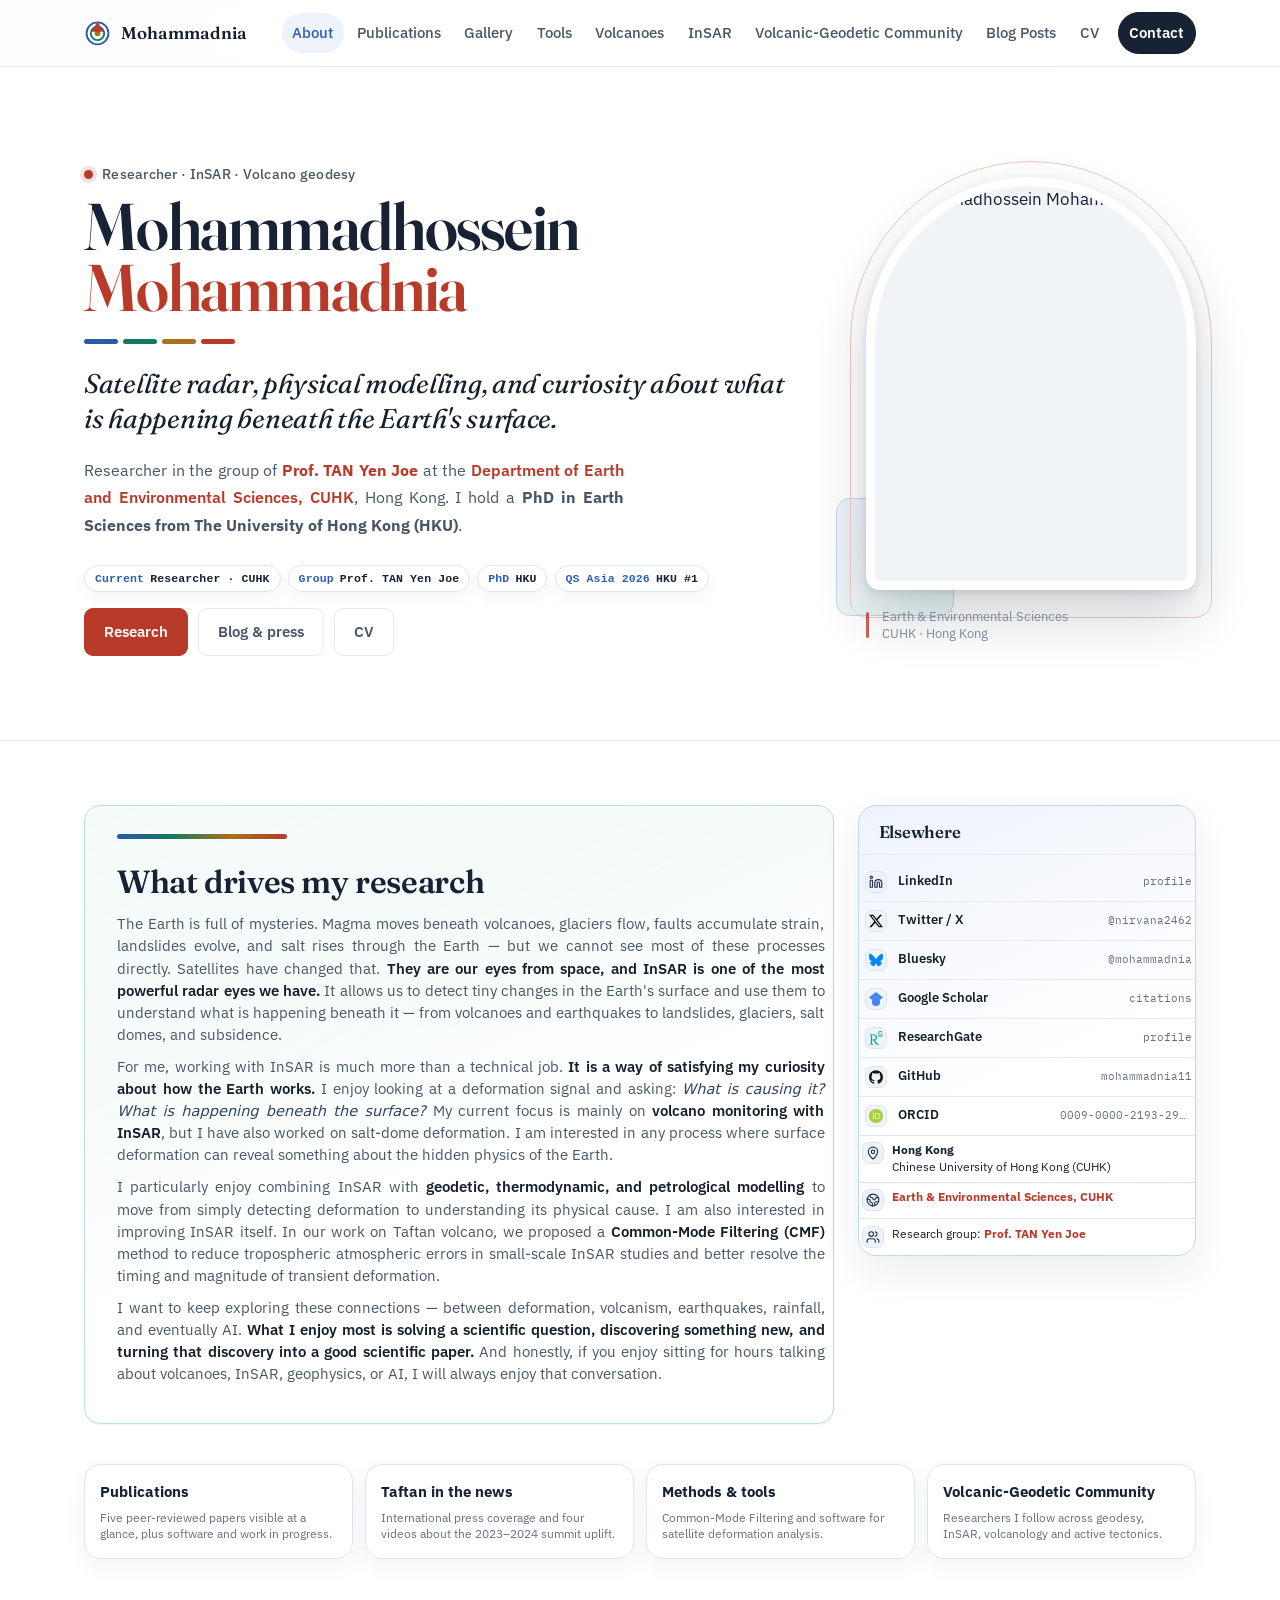
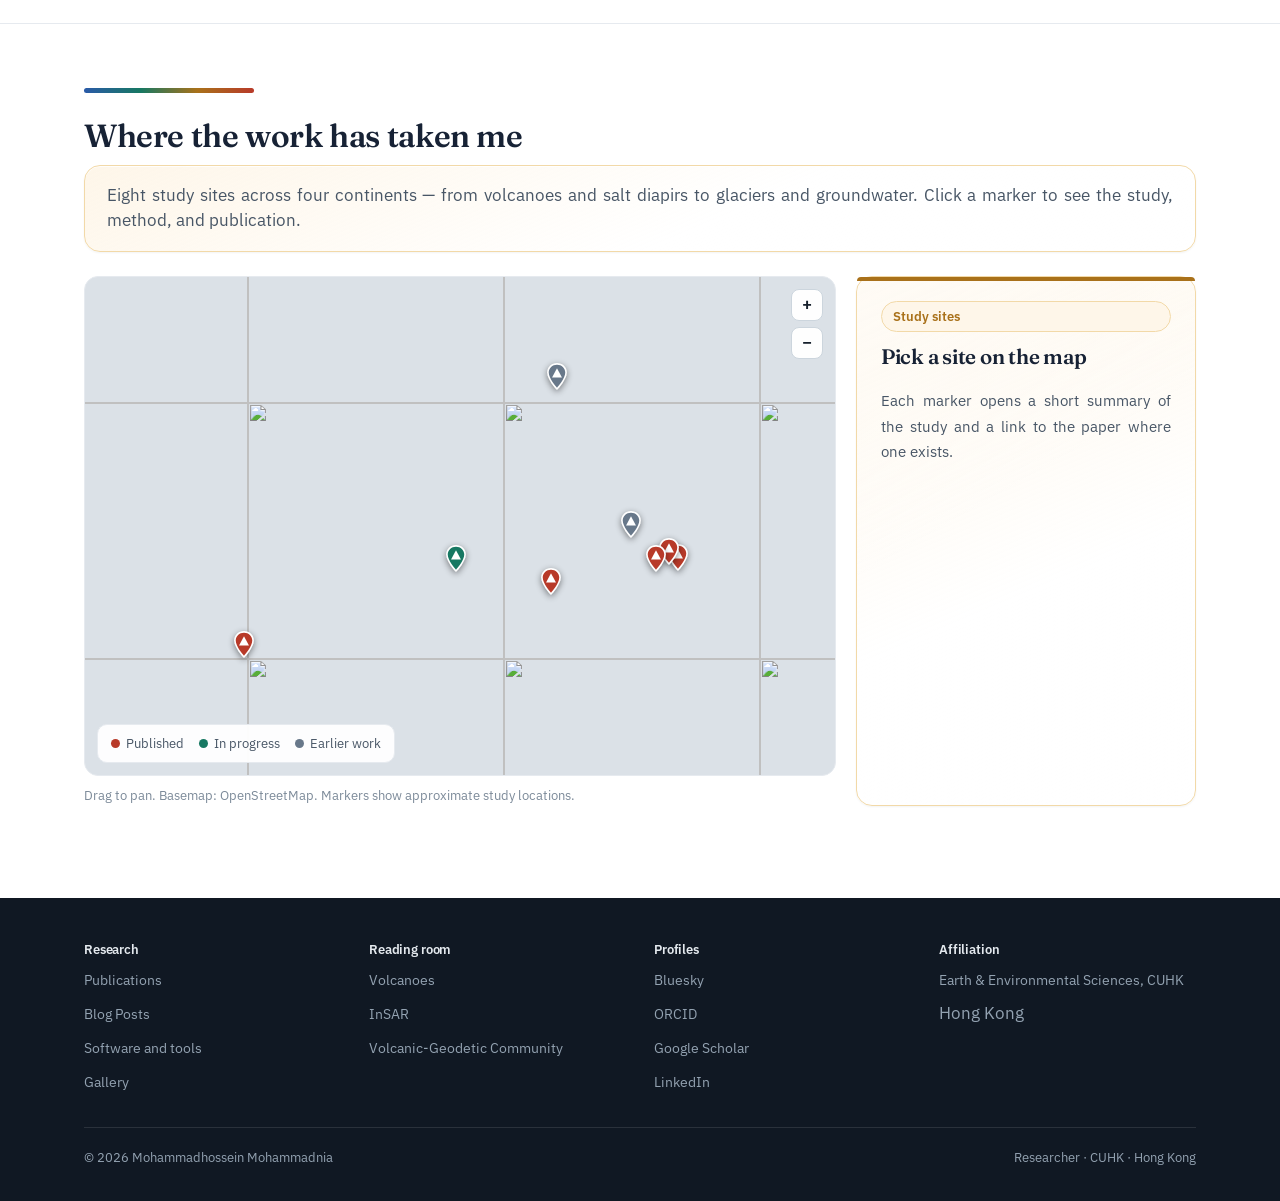
==== commit 8534dd32: "Add files via upload" ====
--- a/index.html
+++ b/index.html
@@ -13,9 +13,7 @@
 <link rel="preconnect" href="https://fonts.googleapis.com">
 <link rel="preconnect" href="https://fonts.gstatic.com" crossorigin>
 <link href="https://fonts.googleapis.com/css2?family=Fraunces:opsz,wght@9..144,400;9..144,600;9..144,700&family=IBM+Plex+Sans:wght@400;500;600&family=IBM+Plex+Mono:wght@400;500;600&display=swap" rel="stylesheet">
-<link rel="stylesheet" href="site.css?v=20260909-2">
-<link rel="stylesheet" href="upgrade-2026.css?v=20260909-2">
-<link rel="stylesheet" href="assets/refinements.css?v=20260909-2">
+<link rel="stylesheet" href="assets/site.css">
 
 <script data-goatcounter="https://mhmnia.goatcounter.com/count" async src="//gc.zgo.at/count.js"></script>
 </head><body><header class="masthead"><div class="wrap">
--- a/assets/site.css
+++ b/assets/site.css
@@ -0,0 +1,3 @@
+/* Compatibility bridge: keep the original root stylesheet, then apply the 2026 upgrade. */
+@import url("../site.css");
+@import url("../upgrade-2026.css");
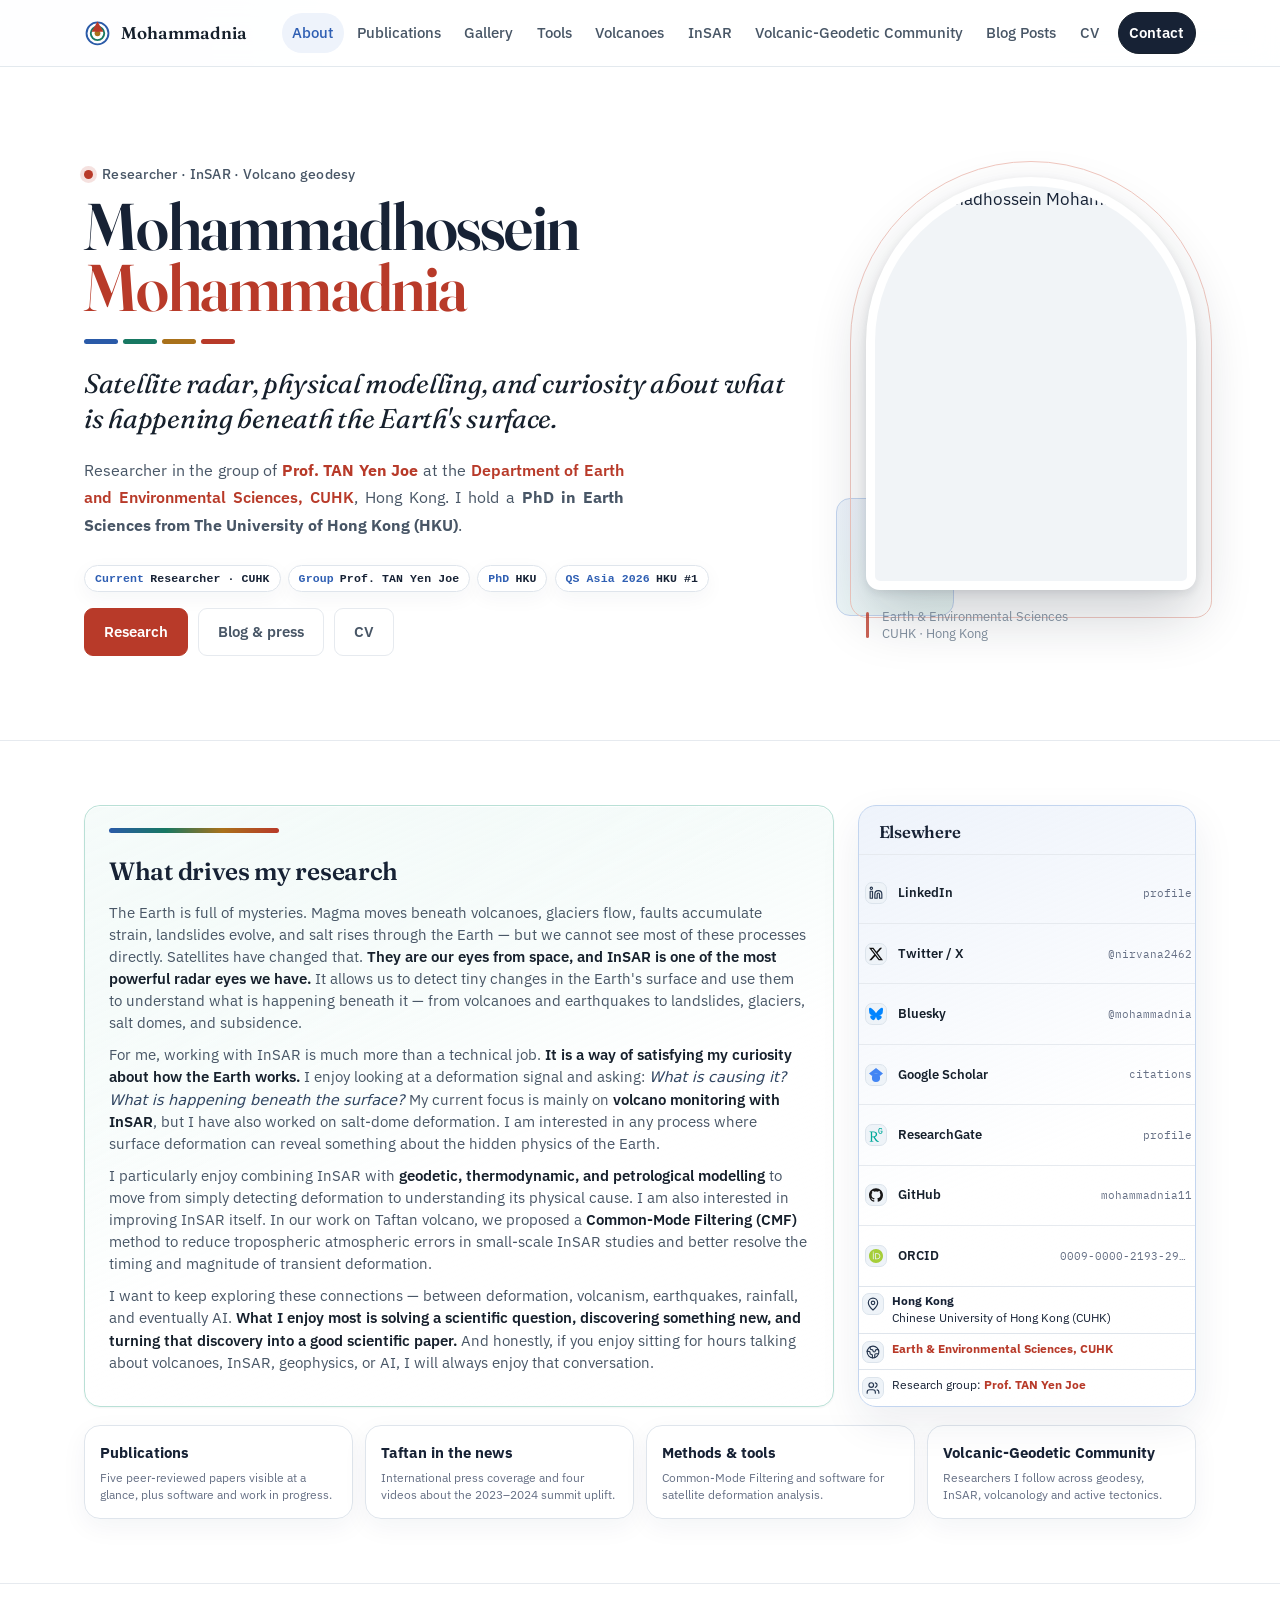
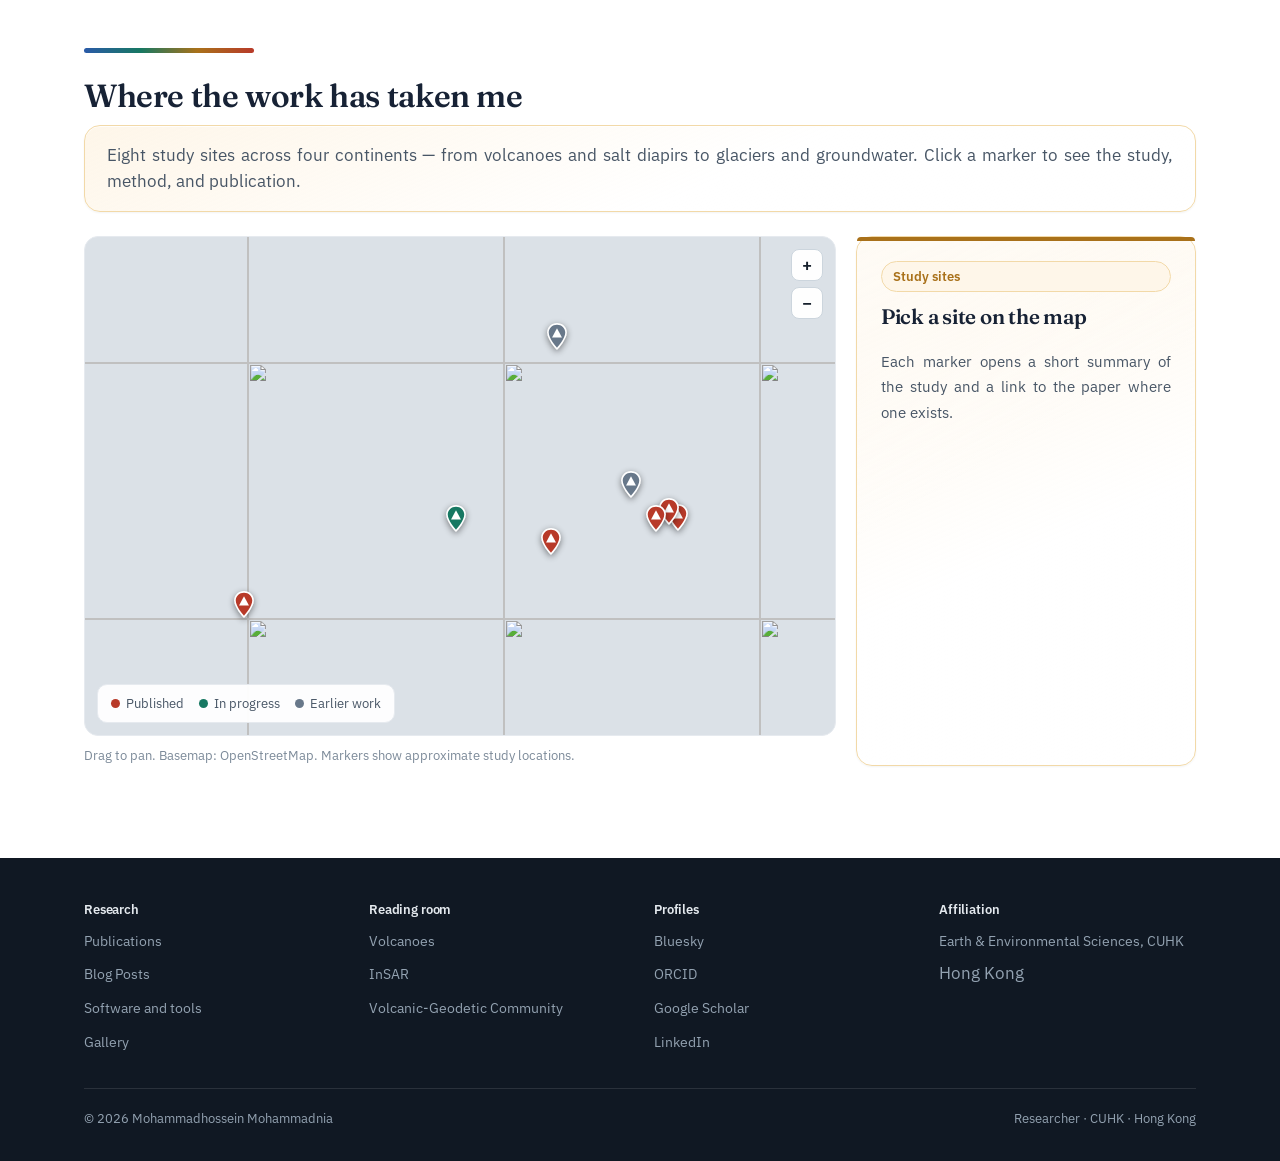
==== commit c1f4fe85: "Add files via upload" ====
--- a/index.html
+++ b/index.html
@@ -13,7 +13,9 @@
 <link rel="preconnect" href="https://fonts.googleapis.com">
 <link rel="preconnect" href="https://fonts.gstatic.com" crossorigin>
 <link href="https://fonts.googleapis.com/css2?family=Fraunces:opsz,wght@9..144,400;9..144,600;9..144,700&family=IBM+Plex+Sans:wght@400;500;600&family=IBM+Plex+Mono:wght@400;500;600&display=swap" rel="stylesheet">
-<link rel="stylesheet" href="assets/site.css">
+<link rel="stylesheet" href="site.css?v=20260909-2">
+<link rel="stylesheet" href="upgrade-2026.css?v=20260909-2">
+<link rel="stylesheet" href="assets/refinements.css?v=20260909-2">
 
 <script data-goatcounter="https://mhmnia.goatcounter.com/count" async src="//gc.zgo.at/count.js"></script>
 </head><body><header class="masthead"><div class="wrap">
--- a/site.css
+++ b/site.css
@@ -0,0 +1,443 @@
+/* ===========================================================
+   mhmnia.github.io — white page, coloured cards
+   Display: Fraunces   Body: IBM Plex Sans   Data: IBM Plex Mono
+   =========================================================== */
+
+:root{
+  --page:#ffffff;
+  --ink:#16202c;
+  --ink-2:#485666;
+  --ink-3:#7c8a99;
+  --line:#e6eaef;
+
+  --red-t:#fdf1ef;    --red-e:#f1c8c0;    --red-a:#b83a29;
+  --amber-t:#fef6e9;  --amber-e:#f2d9a8;  --amber-a:#a9711a;
+  --teal-t:#eaf7f4;   --teal-e:#b9e0d6;   --teal-a:#177862;
+  --blue-t:#eef3fb;   --blue-e:#c3d5ef;   --blue-a:#2a5aa8;
+  --violet-t:#f4f0fb; --violet-e:#d5c9ee; --violet-a:#5f47a0;
+  --slate-t:#f1f4f7;  --slate-e:#d7dee6;  --slate-a:#4a5b6d;
+
+  --tint:var(--slate-t); --edge:var(--slate-e); --acc:var(--slate-a);
+  --glow:rgba(74,91,109,.20);
+
+  --display:"Fraunces",Georgia,serif;
+  --sans:"IBM Plex Sans",-apple-system,system-ui,sans-serif;
+  --mono:"IBM Plex Mono",ui-monospace,Menlo,monospace;
+  --measure:72ch;
+  --pad:clamp(20px,4vw,34px);
+  --r:14px;
+}
+
+.c-red{--tint:var(--red-t);--edge:var(--red-e);--acc:var(--red-a);--glow:rgba(184,58,41,.22)}
+.c-amber{--tint:var(--amber-t);--edge:var(--amber-e);--acc:var(--amber-a);--glow:rgba(169,113,26,.22)}
+.c-teal{--tint:var(--teal-t);--edge:var(--teal-e);--acc:var(--teal-a);--glow:rgba(23,120,98,.22)}
+.c-blue{--tint:var(--blue-t);--edge:var(--blue-e);--acc:var(--blue-a);--glow:rgba(42,90,168,.22)}
+.c-violet{--tint:var(--violet-t);--edge:var(--violet-e);--acc:var(--violet-a);--glow:rgba(95,71,160,.22)}
+.c-slate{--tint:var(--slate-t);--edge:var(--slate-e);--acc:var(--slate-a);--glow:rgba(74,91,109,.22)}
+
+*{box-sizing:border-box;margin:0;padding:0}
+html{scroll-behavior:smooth;-webkit-text-size-adjust:100%}
+body{background:#fff;background:var(--page);color:var(--ink);font-family:var(--sans);
+  font-size:16.5px;line-height:1.68;-webkit-font-smoothing:antialiased}
+img{display:block;max-width:100%}
+a{color:var(--red-a);text-decoration:none}
+a:hover{text-decoration:underline;text-underline-offset:3px}
+:focus-visible{outline:3px solid var(--amber-a);outline-offset:3px;border-radius:4px}
+::selection{background:#fbdcd4;color:var(--ink)}
+
+.wrap{max-width:1180px;margin:0 auto;padding:0 var(--pad)}
+.wrap.tight{max-width:900px}
+
+h1,h2,h3,h4{font-family:var(--display);font-weight:600;line-height:1.16;letter-spacing:-.012em;
+  font-variation-settings:"SOFT" 0,"WONK" 0,"opsz" 40}
+
+.prose p,.sub,.phead .lede,.box p,.pub-note,.tool p,.res p,.person p,
+.paper .authors,.sitecard p,.note,.cventry li,.deflist dd,.hero .whereabouts,
+.elsewhere .feedslot p,.mapcredit,.pubset>.n{
+  text-align:justify;text-justify:inter-word;hyphens:auto;-webkit-hyphens:auto}
+p:lang(en){hyphenate-limit-chars:7 3 3}
+
+/* ─────────────── masthead ─────────────── */
+.masthead{position:sticky;top:0;z-index:60;background:rgba(255,255,255,.94);
+  backdrop-filter:blur(12px);border-bottom:1px solid var(--line)}
+.masthead .wrap{display:flex;align-items:center;gap:20px;padding-top:12px;padding-bottom:12px}
+.sig{display:flex;align-items:center;gap:10px;flex:0 0 auto}
+.sig svg{width:27px;height:27px}
+.sig b{font-family:var(--display);font-size:17px;font-weight:600;color:var(--ink)}
+.sig:hover{text-decoration:none}
+.menu{margin-left:auto;display:flex;align-items:center;gap:2px;flex-wrap:wrap}
+.menu a{padding:7px 11px;border-radius:8px;color:var(--ink-2);font-size:14.5px;font-weight:500;
+  transition:background .14s,color .14s}
+.menu a:hover{background:var(--slate-t);color:var(--ink);text-decoration:none}
+.menu a[aria-current]{color:var(--red-a);background:var(--red-t)}
+.menu a.mark{margin-left:6px;border:1px solid var(--ink);color:var(--ink);font-weight:600}
+.menu a.mark:hover{background:var(--ink);color:#fff}
+.burger{display:none;margin-left:auto;width:40px;height:38px;border:1px solid var(--line);
+  border-radius:9px;background:#fff;cursor:pointer;align-items:center;justify-content:center}
+.burger span{display:block;width:17px;height:2px;background:var(--ink);position:relative}
+.burger span::before,.burger span::after{content:"";position:absolute;left:0;width:17px;height:2px;background:var(--ink)}
+.burger span::before{top:-5px}.burger span::after{top:5px}
+
+/* ─────────────── hero ─────────────── */
+.hero{position:relative;isolation:isolate;overflow:hidden;background:#fff;
+  border-bottom:1px solid var(--line);
+  padding:clamp(52px,7.5vw,104px) 0 clamp(48px,6.5vw,86px)}
+
+/* soft colour field, bleeding off the right edge, that the portrait sits against */
+.hero-field{position:absolute;z-index:-2;top:-14%;right:-12%;width:64%;height:128%;
+  border-radius:46% 54% 40% 60%/48% 42% 58% 52%;
+  background:
+    radial-gradient(58% 58% at 38% 32%,rgba(42,90,168,.13),transparent 72%),
+    radial-gradient(56% 60% at 74% 74%,rgba(184,58,41,.12),transparent 74%),
+    radial-gradient(52% 52% at 24% 86%,rgba(23,120,98,.11),transparent 72%);
+  filter:blur(6px)}
+
+/* topographic contours: the motif of the whole site, drawn once, large */
+.hero-art{position:absolute;z-index:-1;top:50%;right:-8%;width:min(76vw,980px);
+  transform:translateY(-50%);color:var(--ink);opacity:.13;pointer-events:none}
+.hero-art .contours{width:100%;height:auto;display:block}
+.hero-art::after{content:"";position:absolute;inset:0;
+  background:linear-gradient(95deg,#fff 8%,rgba(255,255,255,.55) 34%,rgba(255,255,255,0) 62%)}
+
+.hero .wrap{position:relative;z-index:1}
+.hero-grid{display:grid;grid-template-columns:minmax(0,1fr) 330px;
+  gap:clamp(30px,5.5vw,72px);align-items:center}
+
+/* a small label instead of a shouty eyebrow */
+.eyebrow{display:flex;align-items:center;gap:9px;font-size:13.5px;font-weight:500;
+  letter-spacing:.02em;color:var(--ink-2);margin-bottom:18px}
+.eyebrow .dot{width:9px;height:9px;border-radius:50%;background:var(--red-a);
+  box-shadow:0 0 0 4px rgba(184,58,41,.15)}
+
+.hero h1{font-size:clamp(38px,6.2vw,66px);line-height:1.0;letter-spacing:-.026em;
+  margin-bottom:0;font-variation-settings:"SOFT" 0,"WONK" 0,"opsz" 144}
+.hero h1 .surname{color:var(--red-a)}
+.hero h1::after{content:none}
+
+/* four bars, the site's colour ramp, used as a signature under the name */
+.namerule{display:flex;gap:5px;margin:20px 0 22px}
+.namerule i{display:block;width:34px;height:5px;border-radius:3px}
+.namerule i:nth-child(1){background:var(--blue-a)}
+.namerule i:nth-child(2){background:var(--teal-a)}
+.namerule i:nth-child(3){background:var(--amber-a)}
+.namerule i:nth-child(4){background:var(--red-a)}
+
+.hero .stance{font-family:var(--display);font-size:clamp(20px,2.5vw,27px);font-weight:400;
+  font-style:italic;line-height:1.32;color:var(--ink);letter-spacing:-.01em;margin-bottom:20px}
+.hero .whereabouts{font-size:16px;color:var(--ink-2);line-height:1.72;max-width:54ch;
+  margin-bottom:26px;text-align:justify;hyphens:auto}
+.hero .whereabouts b{color:var(--ink);font-weight:600}
+.hero-acts{display:flex;flex-wrap:wrap;gap:10px}
+
+/* ── portrait: an arch, matted, with a colour block behind one shoulder ── */
+.portrait{position:relative;width:330px;justify-self:end;margin:0;padding:0}
+.portrait img{position:relative;z-index:2;display:block;width:100%;aspect-ratio:4/5;
+  object-fit:cover;object-position:50% 22%;
+  border-radius:165px 165px 14px 14px;
+  border:9px solid #fff;background:var(--slate-t);
+  box-shadow:0 26px 56px rgba(22,32,44,.20),0 3px 10px rgba(22,32,44,.10)}
+/* hairline ring echoing the arch, offset outward */
+.portrait .arch-ring{position:absolute;z-index:1;inset:-16px -16px 24px -16px;
+  border:1px solid var(--red-e);border-radius:190px 190px 18px 18px;pointer-events:none}
+/* solid colour block peeking out at the lower left only */
+.portrait .arch-block{position:absolute;z-index:0;left:-30px;bottom:26px;width:118px;height:118px;
+  border-radius:14px;background:linear-gradient(148deg,var(--blue-t),var(--teal-t));
+  border:1px solid var(--blue-e)}
+.portrait figcaption{position:relative;z-index:2;margin-top:18px;padding-left:16px;
+  font-size:12.5px;line-height:1.55;color:var(--ink-3);text-align:left}
+.portrait figcaption .tick{position:absolute;left:0;top:4px;width:3px;height:calc(100% - 8px);
+  border-radius:2px;background:var(--red-a);opacity:.8}
+
+/* ─────────────── page header ─────────────── */
+.phead{padding:clamp(34px,5vw,58px) 0 clamp(26px,4vw,40px);border-bottom:1px solid var(--line)}
+.phead .lede{--tint:var(--blue-t);--edge:var(--blue-e);--acc:var(--blue-a);--glow:rgba(42,90,168,.18)}
+.phead h1{font-size:clamp(30px,4.4vw,44px);margin-bottom:13px}
+.phead .lede{font-size:17px;line-height:1.74;color:var(--ink-2);max-width:none;padding:20px 24px}
+.phead .acts{display:flex;flex-wrap:wrap;gap:10px;margin-top:22px}
+
+/* ─────────────── buttons ─────────────── */
+.btn{display:inline-flex;align-items:center;gap:8px;padding:11px 19px;border-radius:9px;
+  font-size:14.5px;font-weight:600;font-family:inherit;cursor:pointer;
+  border:1px solid var(--red-a);background:var(--red-a);color:#fff;transition:all .15s}
+.btn:hover{background:#9d3023;border-color:#9d3023;color:#fff;text-decoration:none;transform:translateY(-1px)}
+.btn.quiet{background:#fff;border-color:var(--line);color:var(--ink-2)}
+.btn.quiet:hover{background:var(--red-t);border-color:var(--red-e);color:var(--red-a)}
+
+/* ─────────────── bands ─────────────── */
+.band{padding:clamp(40px,5.6vw,68px) 0}
+.band+.band{border-top:1px solid var(--line)}
+h2.head{font-size:clamp(24px,3.1vw,32px);margin-bottom:11px}
+.sub{font-size:16.5px;line-height:1.72;color:var(--ink-2);max-width:none;margin-bottom:24px;padding:17px 22px}
+.prose{padding:28px 32px;margin-bottom:22px}
+.prose>*:last-child{margin-bottom:0}
+.prose p{font-size:17px;line-height:1.78;color:var(--ink-2);margin-bottom:16px;max-width:none}
+.prose p strong{color:var(--ink);font-weight:600}
+.sub{--tint:var(--amber-t);--edge:var(--amber-e);--acc:var(--amber-a);--glow:rgba(169,113,26,.18)}
+.prose{--tint:var(--teal-t);--edge:var(--teal-e);--acc:var(--teal-a);--glow:rgba(23,120,98,.18)}
+.rule{height:5px;width:170px;border:0;border-radius:3px;margin:0 0 24px;
+  background:linear-gradient(90deg,var(--blue-a),var(--teal-a),var(--amber-a),var(--red-a))}
+
+
+/* ─────────────── frosted glass panels ─────────────── */
+.glass,.box,.paper,.res,.tool,.person,.note,.sitecard,.elsewhere,.prose,.sub,.phead .lede{
+  position:relative;
+  background:linear-gradient(157deg,var(--tint) 0%,rgba(255,255,255,.72) 58%,#fff 100%);
+  border:1px solid var(--edge);
+  border-radius:16px;
+  box-shadow:0 1px 2px rgba(22,32,44,.05),inset 0 1px 0 rgba(255,255,255,.85);
+  -webkit-backdrop-filter:blur(9px);backdrop-filter:blur(9px);
+  transition:transform .18s ease,box-shadow .18s ease,border-color .18s ease;
+}
+.glass::after,.box::after,.paper::after,.res::after,.tool::after,.person::after,
+.note::after,.sitecard::after,.prose::after{
+  content:"";position:absolute;inset:0;border-radius:inherit;pointer-events:none;
+  background:linear-gradient(150deg,rgba(255,255,255,.55) 0%,rgba(255,255,255,0) 42%);
+}
+.glass>*,.box>*,.paper>*,.res>*,.tool>*,.person>*,.note>*,.sitecard>*,.prose>*{position:relative;z-index:1}
+.glass:hover,.box:hover,.paper:hover,.res:hover,.person:hover,.tool:hover{
+  transform:translateY(-3px);
+  border-color:var(--acc);
+  box-shadow:0 16px 34px var(--glow),inset 0 1px 0 rgba(255,255,255,.9);
+}
+
+/* ─────────────── card system ─────────────── */
+.box{padding:24px}
+.box::before{content:"";position:absolute;z-index:2;left:0;right:0;top:0;height:4px;background:var(--acc);
+  border-radius:16px 16px 0 0}
+
+.box h3{font-size:20px;margin-bottom:8px}
+.box p{font-size:15px;line-height:1.7;color:var(--ink-2)}
+.grid{display:grid;gap:18px}
+.grid.two{grid-template-columns:repeat(auto-fit,minmax(300px,1fr))}
+.grid.three{grid-template-columns:repeat(auto-fit,minmax(260px,1fr))}
+
+.pill{display:inline-flex;align-items:center;gap:6px;padding:4px 11px;border-radius:999px;
+  font-size:12.5px;font-weight:600;background:var(--tint);color:var(--acc);border:1px solid var(--edge)}
+
+/* ─────────────── field-site map ─────────────── */
+.mapwrap{display:grid;grid-template-columns:minmax(0,1fr) 340px;gap:20px}
+.mapstage{position:relative;height:500px;overflow:hidden;border:1px solid var(--line);
+  border-radius:var(--r);background:#dbe1e7;cursor:grab;touch-action:none}
+.mapstage.dragging{cursor:grabbing}
+.maptiles,.mappins{position:absolute;inset:0;overflow:hidden}
+.maptiles img{position:absolute;width:256px;height:256px;user-select:none;pointer-events:none}
+.mappins{pointer-events:none}
+.pin{position:absolute;transform:translate(-50%,-100%);pointer-events:auto;cursor:pointer;
+  background:none;border:0;padding:0;filter:drop-shadow(0 2px 3px rgba(0,0,0,.45));transition:transform .15s}
+.pin:hover,.pin.on{transform:translate(-50%,-100%) scale(1.22)}
+.pin .glyph{fill:var(--red-a)}
+.pin.progress .glyph{fill:var(--teal-a)}
+.pin.past .glyph{fill:#68788a}
+.pin .halo{fill:#fff}
+.mapzoom{position:absolute;z-index:4;right:12px;top:12px;display:flex;flex-direction:column;gap:6px}
+.mapzoom button{width:32px;height:32px;border:1px solid #ccd5dd;border-radius:8px;
+  background:rgba(255,255,255,.96);color:var(--ink);font:600 17px/1 var(--sans);cursor:pointer}
+.mapzoom button:hover{border-color:var(--red-a);color:var(--red-a)}
+.maplegend{position:absolute;z-index:4;left:12px;bottom:12px;display:flex;flex-wrap:wrap;
+  align-items:center;gap:6px 15px;padding:8px 13px;border:1px solid var(--line);border-radius:10px;
+  background:rgba(255,255,255,.95);font-size:12.5px;color:var(--ink-2)}
+.maplegend span{display:inline-flex;align-items:center;gap:6px;white-space:nowrap}
+.maplegend i{width:9px;height:9px;border-radius:50%;flex:0 0 auto}
+.maplegend i.pub{background:var(--red-a)}
+.maplegend i.prog{background:var(--teal-a)}
+.maplegend i.past{background:#68788a}
+.mapcredit{margin-top:9px;font-size:12.5px;color:var(--ink-3)}
+.sitecard{display:flex;flex-direction:column;gap:12px;padding:24px}
+.sitecard .thumb{width:100%;aspect-ratio:16/10;object-fit:cover;border-radius:9px;border:1px solid var(--line)}
+.sitecard h3{font-size:21px}
+.sitecard .where{font-size:13.5px;color:var(--ink-3);margin-top:-6px}
+.sitecard .ref{font-size:13.5px;margin-top:auto;padding-top:11px;border-top:1px solid var(--line);color:var(--ink-3)}
+
+/* ─────────────── elsewhere ─────────────── */
+.elsewhere{overflow:hidden}
+.elsewhere h3{font-size:17px;padding:16px 20px 13px;border-bottom:1px solid var(--line)}
+.elsewhere ul{list-style:none;list-style-type:none}
+.elsewhere li+li{border-top:1px solid var(--line)}
+.elsewhere li a{display:flex;align-items:center;gap:12px;padding:13px 18px;color:var(--ink);
+  border-left:3px solid transparent;transition:background .14s,border-color .14s}
+.elsewhere li a:hover{background:var(--tint);border-left-color:var(--acc);text-decoration:none}
+.elsewhere .who{font-size:14.5px;font-weight:600}
+.elsewhere .handle{font-family:var(--mono);font-size:12px;color:var(--ink-3);margin-left:auto}
+.feedslot{padding:15px 18px;border-top:1px solid var(--line);background:var(--slate-t)}
+.feedslot p{font-size:12.5px;line-height:1.6;color:var(--ink-3)}
+
+/* ─────────────── publications ─────────────── */
+.pubset{margin-bottom:40px}
+.pubset>h2{font-size:23px;margin-bottom:4px}
+.pubset>.n{font-family:var(--mono);font-size:12.5px;color:var(--ink-3);margin-bottom:20px}
+.papergrid{display:grid;grid-template-columns:repeat(auto-fill,minmax(370px,1fr));gap:22px;align-items:stretch}
+.paper{overflow:hidden;display:flex;flex-direction:column;height:100%}
+
+.paper-top{display:flex;flex-wrap:wrap;align-items:center;gap:10px;padding:14px 22px;
+  background:var(--tint);border-bottom:1px solid var(--edge)}
+.journal{font-family:var(--display);font-size:15px;font-weight:600;color:#fff;background:var(--acc);
+  padding:5px 13px;border-radius:8px}
+.year{font-family:var(--mono);font-size:12.5px;font-weight:600;color:var(--acc);
+  background:#fff;border:1px solid var(--edge);padding:4px 10px;border-radius:8px}
+.rank{margin-left:auto;font-size:12.5px;font-weight:600;color:var(--acc);
+  background:#fff;border:1px solid var(--edge);padding:4px 11px;border-radius:999px}
+.paper-body{padding:20px 22px 22px;display:flex;flex-direction:column;flex:1}
+.paper h3{font-size:18.5px;line-height:1.34;margin-bottom:10px}
+.authors{font-size:14.5px;line-height:1.9;color:var(--ink-2);margin-bottom:9px}
+.authors .me{background:var(--acc);color:#fff;padding:2px 9px;border-radius:6px;font-weight:600;
+  white-space:nowrap;box-decoration-break:clone;-webkit-box-decoration-break:clone}
+.pub-note{font-size:14.5px;line-height:1.7;color:var(--ink-2);padding:12px 15px;border-radius:10px;
+  background:var(--tint);border:1px solid var(--edge);margin:12px 0}
+.chips{display:flex;flex-wrap:wrap;gap:8px;margin-top:12px}
+.paper-body .chips{margin-top:auto;padding-top:14px}
+.chips a,.chips span{font-size:12.5px;font-weight:600;padding:6px 12px;border-radius:8px;
+  border:1px solid var(--line);background:#fff;color:var(--ink-2);transition:all .14s}
+.chips a:hover{border-color:var(--acc);color:var(--acc);background:var(--tint);text-decoration:none}
+.chips .state{background:var(--tint);border-color:var(--edge);color:var(--acc)}
+
+/* ─────────────── gallery ─────────────── */
+.gallery{columns:3;column-count:3;column-gap:16px}
+.gallery figure{break-inside:avoid;margin:0 0 16px;border-radius:12px;overflow:hidden;
+  border:1px solid var(--line);background:var(--slate-t);
+  transition:transform .17s,box-shadow .17s,border-color .17s}
+.gallery figure:hover{transform:translateY(-3px);box-shadow:0 14px 30px rgba(22,32,44,.15);border-color:var(--red-e)}
+.gallery img{width:100%;height:auto;cursor:zoom-in;display:block}
+.lightbox{position:fixed;inset:0;z-index:200;background:rgba(14,20,28,.95);display:none;
+  align-items:center;justify-content:center;padding:26px;cursor:zoom-out}
+.lightbox.on{display:flex}
+.lightbox img{max-width:100%;max-height:88vh;border-radius:8px}
+.lightbox button{position:absolute;top:18px;right:22px;width:42px;height:42px;border-radius:50%;
+  border:1px solid rgba(255,255,255,.32);background:transparent;color:#fff;font-size:22px;cursor:pointer}
+
+/* ─────────────── tools ─────────────── */
+.tool{display:grid;grid-template-columns:240px minmax(0,1fr);gap:30px;align-items:start;
+  padding:26px;margin-bottom:22px}
+
+.tool figure{background:var(--tint);border:1px solid var(--edge);border-radius:11px;padding:16px}
+.tool figure svg{width:100%;height:auto}
+.tool h3{font-size:23px;margin-bottom:7px}
+.tool .kind{display:inline-block;font-size:12.5px;font-weight:600;color:#fff;background:var(--acc);
+  padding:4px 11px;border-radius:8px;margin-bottom:12px}
+.tool p{font-size:15.5px;line-height:1.72;color:var(--ink-2);margin-bottom:13px}
+.facts{display:flex;flex-wrap:wrap;gap:7px;margin-bottom:16px}
+.facts span{font-family:var(--mono);font-size:11.5px;padding:5px 10px;border-radius:7px;
+  background:var(--tint);border:1px solid var(--edge);color:var(--acc)}
+.doi{display:inline-flex;align-items:center;gap:7px;padding:8px 12px;border:1px solid var(--line);
+  border-radius:8px;background:#fff;font-family:var(--mono);font-size:12px;color:var(--ink-2)}
+.doi b{color:var(--acc)}
+.doi:hover{border-color:var(--acc);background:var(--tint);text-decoration:none}
+
+/* ─────────────── resource cards ─────────────── */
+.reslist{display:grid;gap:16px}
+.res{display:grid;grid-template-columns:52px minmax(0,1fr);gap:16px;padding:20px}
+
+.res .mark{width:52px;height:52px;border-radius:11px;display:flex;align-items:center;justify-content:center;
+  background:var(--acc);color:#fff;font-family:var(--mono);font-size:11px;font-weight:600;
+  text-align:center;line-height:1.15}
+.res h3{font-size:17.5px;line-height:1.35;margin-bottom:4px}
+.res h3 a{color:var(--ink)}
+.res h3 a:hover{color:var(--acc)}
+.res .host{font-family:var(--mono);font-size:11.5px;color:var(--ink-3);margin-bottom:9px;word-break:break-all}
+.res p{font-size:14.5px;line-height:1.68;color:var(--ink-2)}
+
+/* ─────────────── people ─────────────── */
+.people{display:grid;grid-template-columns:repeat(auto-fill,minmax(260px,1fr));gap:20px}
+.person{overflow:hidden;display:flex;flex-direction:column}
+
+.person .face{aspect-ratio:1/1;background:var(--tint);overflow:hidden}
+.person .face img{width:100%;height:100%;object-fit:cover}
+.person .body{padding:17px 19px 19px;display:flex;flex-direction:column;gap:7px;flex:1;
+  border-top:3px solid var(--acc)}
+.person h3{font-size:18.5px}
+.person .role{font-size:13px;color:var(--acc);font-weight:600;line-height:1.5}
+.person p{font-size:14px;line-height:1.65;color:var(--ink-2)}
+.person a.go{margin-top:auto;padding-top:10px;font-size:13px;font-weight:600;color:var(--acc)}
+
+/* ─────────────── contact ─────────────── */
+.bigmail{font-family:var(--display);font-size:clamp(21px,3.4vw,32px);font-weight:600;color:var(--red-a);
+  border-bottom:3px solid var(--red-e);padding-bottom:4px;display:inline-block}
+.bigmail:hover{text-decoration:none;border-bottom-color:var(--red-a)}
+
+/* ─────────────── cv ─────────────── */
+.cvblock{padding:30px 0;border-top:1px solid var(--line)}
+.cvblock>h2{display:inline-block;font-family:var(--display);font-size:15px;font-weight:600;color:#fff;
+  background:var(--acc);padding:5px 14px;border-radius:8px;margin-bottom:20px}
+.cventry{margin-bottom:22px}
+.cventry:last-child{margin-bottom:0}
+.cvtop{display:flex;flex-wrap:wrap;gap:8px 16px;justify-content:space-between;align-items:baseline}
+.cvtop h3{font-size:18.5px}
+.when{font-family:var(--mono);font-size:12.5px;color:var(--ink-3);white-space:nowrap}
+.cvwhere{font-size:14.5px;color:var(--ink-2);font-style:italic;margin:2px 0 8px}
+.cventry ul{margin:0 0 0 19px}
+.cventry li{font-size:15px;line-height:1.7;color:var(--ink-2);margin-bottom:6px;text-align:justify;hyphens:auto}
+.cventry li strong{color:var(--ink);font-weight:600}
+.deflist{display:grid;grid-template-columns:210px minmax(0,1fr);gap:12px 24px}
+.deflist dt{font-size:13.5px;font-weight:600;color:var(--ink)}
+.deflist dd{font-size:15px;line-height:1.7;color:var(--ink-2);text-align:justify;hyphens:auto}
+.flatlist{list-style:none;list-style-type:none;padding-left:0}
+.flatlist li{padding:13px 0;border-bottom:1px solid var(--line);display:flex;flex-wrap:wrap;
+  gap:5px 16px;justify-content:space-between;align-items:baseline}
+.flatlist li:last-child{border-bottom:none}
+.flatlist .what{font-size:15px;font-weight:600;color:var(--ink)}
+.flatlist .note{display:block;font-size:14px;font-weight:400;color:var(--ink-2);margin-top:2px}
+
+/* ─────────────── note ─────────────── */
+.note{padding:18px 22px;border-left:4px solid var(--acc);font-size:14.5px;line-height:1.7;
+  color:var(--ink-2);max-width:none}
+.note b{color:var(--ink)}
+.note code{font-family:var(--mono);font-size:12.5px;background:#fff;border:1px solid var(--edge);
+  padding:1px 6px;border-radius:5px}
+
+/* ─────────────── footer ─────────────── */
+.foot{background:#101823;color:#93a2b1;padding:44px 0 32px}
+.foot .cols{display:grid;grid-template-columns:repeat(auto-fit,minmax(180px,1fr));gap:28px;margin-bottom:26px}
+.foot h4{font-family:var(--sans);font-size:12.5px;font-weight:600;color:#e4e9ee;margin-bottom:10px}
+.foot ul{list-style:none;list-style-type:none}
+.foot li{margin-bottom:6px}
+.foot a{color:#93a2b1;font-size:14px}
+.foot a:hover{color:#fff}
+.foot .base{border-top:1px solid rgba(255,255,255,.11);padding-top:19px;font-size:13px;
+  display:flex;flex-wrap:wrap;gap:8px 18px;justify-content:space-between}
+
+/* ─────────────── responsive ─────────────── */
+@media(max-width:1000px){
+  .gallery{columns:2;column-count:2}
+  .mapwrap{grid-template-columns:1fr}
+  .mapstage{height:400px}
+}
+@media(max-width:820px){
+  .burger{display:flex}
+  .menu{display:none;position:absolute;top:100%;left:0;right:0;flex-direction:column;align-items:stretch;
+    gap:0;background:#fff;border-bottom:1px solid var(--line);padding:8px var(--pad) 14px}
+  .menu.open{display:flex}
+  .menu a{padding:11px 6px;border-radius:0;border-bottom:1px solid var(--line);font-size:15.5px}
+  .menu a.mark{margin:10px 0 0;border-radius:9px;text-align:center;padding:11px}
+  .masthead .wrap{position:relative}
+  .hero-grid{grid-template-columns:1fr;gap:30px}
+  .portrait{width:250px;justify-self:center;order:-1;margin-bottom:10px}
+  .portrait figcaption{text-align:center;padding-left:0}
+  .portrait figcaption .tick{display:none}
+  .hero-art{right:-30%;opacity:.09}
+  .hero .whereabouts{max-width:none}
+  .tool{grid-template-columns:1fr;gap:20px}
+  .tool figure{max-width:250px}
+  .deflist{grid-template-columns:1fr;gap:3px}
+  .deflist dt{padding-top:11px}
+}
+@media(max-width:820px){
+  .papergrid{grid-template-columns:1fr}
+}
+@media(max-width:560px){
+  .gallery{columns:1;column-count:1}
+  .res{grid-template-columns:1fr}
+  .res .mark{display:none}
+  .rank{margin-left:0}
+}
+
+@media(prefers-reduced-motion:reduce){
+  html{scroll-behavior:auto}
+  .box:hover,.paper:hover,.res:hover,.person:hover,.tool:hover,.gallery figure:hover,.btn:hover{transform:none}
+  .pin:hover,.pin.on{transform:translate(-50%,-100%)}
+}
+
+@media print{
+  .masthead,.foot,.phead .acts,.noprint{display:none!important}
+  body{font-size:11pt}
+  .cvblock{padding:12px 0;page-break-inside:avoid}
+  a{color:#000;text-decoration:none}
+}
--- a/upgrade-2026.css
+++ b/upgrade-2026.css
@@ -0,0 +1,157 @@
+:root{
+  --u-ink:#172235;--u-muted:#667085;--u-line:#dfe5ec;--u-paper:#fff;--u-soft:#f6f8fb;
+  --u-blue:#2f5fb3;--u-teal:#16806d;--u-amber:#b67718;--u-red:#b94b3b;--u-violet:#7251a6;
+  --u-shadow:0 16px 42px rgba(24,39,75,.08);--u-radius:18px
+}
+body{color:var(--u-ink);background:radial-gradient(circle at 8% 2%,rgba(47,95,179,.07),transparent 28rem),radial-gradient(circle at 92% 10%,rgba(22,128,109,.065),transparent 30rem),#fff}
+.masthead{position:sticky;top:0;z-index:50;backdrop-filter:blur(14px);-webkit-backdrop-filter:blur(14px);background:rgba(255,255,255,.88);border-bottom:1px solid rgba(223,229,236,.85)}
+.menu{gap:2px}.menu a{border-radius:999px;padding:.48rem .67rem;transition:background .18s ease,color .18s ease,transform .18s ease}.menu a:hover{background:#f1f4f8;transform:translateY(-1px)}.menu a[aria-current="page"]{background:#eef3fb;color:var(--u-blue)}.menu .mark{background:var(--u-ink);color:#fff!important}
+.band{padding-top:clamp(34px,5vw,64px);padding-bottom:clamp(34px,5vw,64px)}.phead{padding-top:clamp(38px,5vw,64px);padding-bottom:24px}.phead h1{margin-bottom:.55rem}.phead .lede{max-width:860px;font-size:1rem;line-height:1.55}.sub{line-height:1.55}.foot{margin-top:28px}
+.hero{min-height:auto}.hero-grid{gap:clamp(28px,5vw,64px)}.hero-text .eyebrow{margin-bottom:.65rem}.hero-text h1{line-height:.93}.stance{margin-top:.8rem}.whereabouts{max-width:760px;font-size:.96rem;line-height:1.5;margin-top:.85rem}.whereabouts a{font-weight:600}
+.credential-row{display:flex;flex-wrap:wrap;gap:.45rem;margin-top:.85rem}.cred{display:inline-flex;align-items:center;gap:.38rem;border:1px solid var(--u-line);background:rgba(255,255,255,.78);border-radius:999px;padding:.36rem .62rem;font:600 .72rem/1.15 "IBM Plex Mono",monospace;letter-spacing:.01em;box-shadow:0 6px 20px rgba(24,39,75,.045)}.cred b{color:var(--u-blue)}.hero-acts{margin-top:1rem}.portrait figcaption{line-height:1.35}
+.about-grid{gap:30px!important}.compact-copy p{font-size:.91rem!important;line-height:1.52!important;margin:.62rem 0!important;max-width:79ch}.compact-copy strong{color:#16253d;font-weight:600}.compact-copy em{color:#314662}.compact-copy .head{margin-bottom:.85rem}
+.elsewhere{border-radius:var(--u-radius);box-shadow:var(--u-shadow)}.elsewhere h3{margin-bottom:.45rem}.elsewhere ul{display:grid;gap:0!important}.elsewhere li{margin:0!important}.elsewhere li a{display:grid!important;grid-template-columns:25px minmax(0,1fr) auto;align-items:center;gap:.55rem;min-height:38px;padding:.34rem .2rem!important}
+.social-icon{width:22px;height:22px;display:grid;place-items:center;border-radius:7px;background:#eef3f8;border:1px solid #dce4ec;color:#26364f;font:700 .66rem/1 "IBM Plex Mono",monospace;letter-spacing:-.03em}
+.elsewhere .who{font-size:.82rem;font-weight:600}.elsewhere .handle{max-width:132px;overflow:hidden;text-overflow:ellipsis;white-space:nowrap;font-size:.68rem!important;color:var(--u-muted)}.elsewhere .meta-row{display:flex;gap:.5rem;align-items:flex-start;padding:.42rem .2rem;border-top:1px solid var(--u-line);font-size:.76rem;line-height:1.35}.elsewhere .meta-row a{padding:0!important;display:inline!important}
+.pub-overview{display:grid;grid-template-columns:repeat(4,minmax(0,1fr));gap:.65rem;margin:1.05rem 0 .95rem}.pub-stat{border:1px solid var(--u-line);background:rgba(255,255,255,.86);border-radius:14px;padding:.72rem .82rem;box-shadow:0 8px 24px rgba(24,39,75,.04)}.pub-stat b{display:block;font:600 1.12rem/1.1 "Fraunces",serif;margin-bottom:.14rem}.pub-stat span{font-size:.72rem;color:var(--u-muted)}
+.pubset{margin-top:28px!important}.pubset>h2{margin-bottom:.15rem!important}.pubset>.n{margin-top:0!important;margin-bottom:.7rem!important}.papergrid{display:grid!important;grid-template-columns:repeat(3,minmax(0,1fr))!important;gap:14px!important}.paper{min-width:0;border-radius:16px!important;overflow:hidden;box-shadow:0 9px 30px rgba(24,39,75,.055);transition:transform .2s ease,box-shadow .2s ease}.paper:hover{transform:translateY(-3px);box-shadow:0 16px 38px rgba(24,39,75,.095)}.paper-top{padding:.58rem .72rem!important;gap:.38rem!important}.paper-body{padding:.78rem .82rem .88rem!important}.paper h3{font-size:1rem!important;line-height:1.28!important;margin:0 0 .5rem!important}.paper .authors{font-size:.74rem!important;line-height:1.42!important;margin:.35rem 0!important}.paper .pub-note{font-size:.78rem!important;line-height:1.43!important;margin:.48rem 0!important}.paper .chips{gap:.32rem!important;margin-top:.58rem!important}.paper .chips>*{font-size:.65rem!important;padding:.28rem .42rem!important}
+.people{display:grid!important;grid-template-columns:repeat(3,minmax(0,1fr))!important;gap:14px!important}.person{min-width:0;display:grid!important;grid-template-columns:70px minmax(0,1fr)!important;gap:12px!important;padding:14px!important;border-radius:16px!important;align-items:start!important;box-shadow:0 9px 28px rgba(24,39,75,.05)}.person .face{width:70px!important;height:70px!important;min-height:70px!important;border-radius:14px!important;overflow:hidden;background:linear-gradient(145deg,#eef3f8,#f8fafc);border:1px solid var(--u-line)}.person .face img{width:100%;height:100%;object-fit:cover}.face-placeholder{width:100%;height:100%;display:none;place-items:center;text-align:center;font:600 .67rem/1.2 "IBM Plex Mono",monospace;color:#778399;padding:.35rem}.person .body h3{font-size:.98rem!important;line-height:1.2!important;margin:.04rem 0 .25rem!important}.person .role{font-size:.7rem!important;line-height:1.3!important;margin:.2rem 0!important;color:var(--u-muted)}.person .body>p:not(.role){font-size:.73rem!important;line-height:1.38!important;margin:.38rem 0!important}.person .go{font-size:.7rem!important}.people-intro{display:flex;justify-content:space-between;gap:18px;align-items:end;margin-bottom:14px}.people-intro p{max-width:760px;margin:0;font-size:.9rem;line-height:1.5}
+.press-hero{padding:clamp(38px,5vw,64px) 0 22px}.press-kicker{font:600 .75rem/1.2 "IBM Plex Mono",monospace;text-transform:uppercase;letter-spacing:.1em;color:var(--u-red)}.press-hero h1{max-width:820px;margin:.4rem 0 .6rem}.press-hero .lede{max-width:820px;font-size:.98rem;line-height:1.55;color:#46546a}.press-grid{display:grid;grid-template-columns:repeat(3,minmax(0,1fr));gap:14px}.press-card{position:relative;min-width:0;border:1px solid var(--u-line);border-radius:17px;background:rgba(255,255,255,.92);overflow:hidden;box-shadow:0 10px 30px rgba(24,39,75,.055)}.press-card::before{content:"";display:block;height:5px;background:linear-gradient(90deg,var(--u-blue),var(--u-teal),var(--u-amber))}.press-card a{display:block;height:100%;padding:.85rem .9rem 1rem;color:inherit;text-decoration:none}.press-source{display:flex;justify-content:space-between;gap:.5rem;color:var(--u-muted);font:600 .68rem/1.2 "IBM Plex Mono",monospace}.press-card h2{font-size:1.03rem;line-height:1.28;margin:.62rem 0 .5rem}.press-card p{font-size:.77rem;line-height:1.45;color:#56647a;margin:0}.press-card .read{display:inline-block;margin-top:.7rem;font-size:.72rem;font-weight:600;color:var(--u-blue)}
+.video-grid{display:grid;grid-template-columns:repeat(4,minmax(0,1fr));gap:12px}.video-card{border:1px solid var(--u-line);border-radius:16px;overflow:hidden;background:#fff;box-shadow:0 9px 28px rgba(24,39,75,.055)}.video-card .frame{aspect-ratio:16/9;background:#111}.video-card iframe{width:100%;height:100%;border:0;display:block}.video-card p{padding:.58rem .7rem;margin:0;font-size:.72rem;color:var(--u-muted)}.blog-paper{display:flex;flex-wrap:wrap;gap:.55rem;align-items:center;padding:.72rem .82rem;background:#f5f8fc;border:1px solid var(--u-line);border-radius:14px;margin-top:1rem;font-size:.78rem}
+.box,.note{border-radius:16px}
+@media(max-width:1050px){.papergrid,.people{grid-template-columns:repeat(2,minmax(0,1fr))!important}.press-grid{grid-template-columns:repeat(2,minmax(0,1fr))}.video-grid{grid-template-columns:repeat(2,minmax(0,1fr))}.pub-overview{grid-template-columns:repeat(2,minmax(0,1fr))}}
+@media(max-width:720px){.band{padding-top:30px;padding-bottom:30px}.papergrid,.people,.press-grid,.video-grid{grid-template-columns:1fr!important}.pub-overview{grid-template-columns:repeat(2,minmax(0,1fr))}.person{grid-template-columns:62px minmax(0,1fr)!important}.person .face{width:62px!important;height:62px!important;min-height:62px!important}.elsewhere .handle{max-width:105px}}
+
+/* Drag-and-drop edition additions */
+.home-intro {
+  display:grid;
+  grid-template-columns:minmax(0,1.55fr) minmax(260px,.7fr);
+  gap:24px;
+  align-items:start;
+}
+.home-intro .compact-copy {
+  padding-right:8px;
+}
+.quick-grid {
+  display:grid;
+  grid-template-columns:repeat(4,minmax(0,1fr));
+  gap:12px;
+  margin-top:18px;
+}
+.quick-card {
+  display:block;
+  text-decoration:none;
+  color:inherit;
+  border:1px solid var(--u-line);
+  border-radius:16px;
+  padding:15px;
+  background:rgba(255,255,255,.9);
+  box-shadow:0 8px 26px rgba(24,39,75,.05);
+  transition:.2s ease;
+}
+.quick-card:hover { transform:translateY(-3px); box-shadow:0 15px 32px rgba(24,39,75,.09); }
+.quick-card b { display:block; font-size:.92rem; margin-bottom:.3rem; }
+.quick-card span { display:block; font-size:.73rem; line-height:1.4; color:var(--u-muted); }
+.hero-mini { margin-top:12px; font-size:.76rem; color:var(--u-muted); }
+.page-note {
+  margin-top:14px;
+  padding:.65rem .8rem;
+  border:1px solid var(--u-line);
+  border-radius:14px;
+  background:#f8fafc;
+  font-size:.76rem;
+  line-height:1.45;
+}
+.pub-filterline {
+  display:flex;
+  flex-wrap:wrap;
+  gap:.4rem;
+  margin:.7rem 0 1.1rem;
+}
+.pub-filterline span {
+  font:600 .67rem/1 "IBM Plex Mono",monospace;
+  border:1px solid var(--u-line);
+  border-radius:999px;
+  padding:.34rem .52rem;
+  background:#fff;
+}
+.person .face.no-photo {
+  display:grid!important;
+  place-items:center;
+  padding:.4rem;
+  text-align:center;
+  font:600 .62rem/1.25 "IBM Plex Mono",monospace;
+  color:#69758a;
+}
+.person .face.no-photo img { display:none; }
+.person .face img + .face-placeholder { display:none; }
+.person .face img[style*="display: none"] + .face-placeholder { display:grid; }
+.leader-note { margin-bottom:14px; color:var(--u-muted); font-size:.78rem; }
+.blog-lede { max-width:900px; }
+@media(max-width:850px){
+  .home-intro{grid-template-columns:1fr}
+  .quick-grid{grid-template-columns:repeat(2,minmax(0,1fr))}
+}
+@media(max-width:520px){
+  .quick-grid{grid-template-columns:1fr}
+}
+
+/* -------- final consistency fix -------- */
+.social-icon{
+  overflow:hidden;
+  padding:3px;
+}
+.social-icon img,
+.social-icon svg{
+  width:100%;
+  height:100%;
+  display:block;
+  object-fit:contain;
+}
+.menu a[href="people.html"]{
+  /* label comes from HTML on replaced pages */
+}
+.resource-compact{
+  display:grid;
+  grid-template-columns:repeat(2,minmax(0,1fr));
+  gap:14px;
+}
+.resource-compact .res{
+  margin:0!important;
+  min-width:0;
+  border-radius:16px;
+  box-shadow:0 8px 25px rgba(24,39,75,.05);
+}
+.resource-compact .res p{font-size:.78rem!important;line-height:1.45!important}
+.resource-compact .res h3{font-size:1rem!important;line-height:1.28!important}
+.cv-quick{
+  display:grid;
+  grid-template-columns:repeat(3,minmax(0,1fr));
+  gap:12px;
+  margin:12px 0 24px;
+}
+.cv-quick .box{padding:14px!important}
+.cv-quick .box h3{font-size:.92rem!important;margin-bottom:.3rem!important}
+.cv-quick .box p{font-size:.75rem!important;line-height:1.42!important}
+@media(max-width:800px){
+  .resource-compact,.cv-quick{grid-template-columns:1fr}
+}
+
+/* Clear publisher labels and compact software cards. */
+.press-source{align-items:center;flex-wrap:wrap;row-gap:.5rem}
+.press-outlet{display:inline-block;background:#173f73;color:#fff;border-radius:7px;padding:.48rem .65rem;font:600 1rem/1.25 "IBM Plex Sans",sans-serif;letter-spacing:0}
+.press-source>span{font-size:.7rem;white-space:nowrap}
+.tools-grid{gap:16px;align-items:start}
+.tools-grid .tool{display:block;min-width:0;padding:18px;margin:0;border-radius:16px}
+.tools-grid .tool h3{font-size:1.2rem;line-height:1.3;margin:0 0 .6rem}
+.tools-grid .tool .kind{font-size:.7rem;line-height:1.4;margin-bottom:.65rem;padding:.25rem .5rem}
+.tools-grid .tool p{font-size:.88rem;line-height:1.55;margin-bottom:.75rem}
+.tools-grid .facts{gap:5px;margin-bottom:.75rem}
+.tools-grid .facts span{padding:4px 7px;font-size:.65rem}
+.tools-grid .chips{gap:6px}
+.tools-grid .btn,.tools-grid .doi{font-size:.75rem;padding:7px 10px}
+.watch-youtube{display:block;margin:0 .7rem .7rem;padding:.55rem .7rem;border:1px solid #c8d6e9;border-radius:8px;background:#eef3fb;color:#173f73;font-size:.8rem;font-weight:600;text-align:center}
+.watch-youtube:hover{background:#dce8f8;text-decoration:underline}
+.watch-youtube:focus-visible{outline:3px solid #2a5aa8;outline-offset:3px}
+.sr-only{position:absolute;width:1px;height:1px;padding:0;margin:-1px;overflow:hidden;clip:rect(0,0,0,0);white-space:nowrap;border:0}
+@media(max-width:720px){.tools-grid{grid-template-columns:1fr}.tools-grid .tool{padding:16px}}
--- a/assets/refinements.css
+++ b/assets/refinements.css
@@ -0,0 +1,40 @@
+/* Focused layout refinements — September 2026. */
+/* Small software cards use their full width, with no unused image column. */
+.tools-page .phead{padding-top:38px;padding-bottom:22px}
+.tools-page .phead .lede{max-width:900px;padding:14px 18px;font-size:.9rem;line-height:1.5;text-align:left;hyphens:none}
+.tools-page .band{padding-top:28px;padding-bottom:38px}
+.tools-grid{display:grid;grid-template-columns:repeat(2,minmax(0,1fr));gap:18px;max-width:960px;align-items:stretch}
+.tools-grid .tool{display:block;grid-template-columns:none;min-width:0;margin:0;padding:18px 20px;border-radius:12px;background:#fff;border:1px solid var(--edge);border-top:3px solid var(--acc);box-shadow:0 5px 18px rgba(24,39,75,.04)}
+.tools-grid .tool::after{display:none}
+.tools-grid .tool>div{display:flex;flex-direction:column;height:100%;min-width:0}
+.tools-grid .tool .kind{align-self:flex-start;background:var(--tint);color:var(--acc);border-radius:5px;padding:4px 7px;margin:0 0 10px;font-size:10px;font-weight:600;line-height:1.3}
+.tools-grid .tool h3{font-family:"IBM Plex Sans",sans-serif;font-size:18px;line-height:1.28;letter-spacing:-.02em;margin:0 0 8px;max-width:none}
+.tools-grid .tool p{font-size:13px;line-height:1.5;text-align:left;hyphens:none;margin:0 0 12px;color:#526175}
+.tools-grid .facts{display:flex;flex-wrap:wrap;gap:5px;margin:0 0 14px}
+.tools-grid .facts span{font-size:10px;padding:3px 6px;border-radius:4px}
+.tools-grid .chips{display:flex;flex-wrap:wrap;gap:7px;align-items:center;margin-top:auto;padding-top:12px;border-top:1px solid #e7ecf2}
+.tools-grid .btn,.tools-grid .doi{font:500 11px/1.3 "IBM Plex Sans",sans-serif;padding:8px 10px;border-radius:6px}
+.tools-grid .btn:first-child{background:var(--acc);border-color:var(--acc);color:#fff}
+.tools-grid .btn:hover,.tools-grid .doi:hover{filter:brightness(.94)}
+/* Both home cards share the same natural row height, without clipping text. */
+.home-intro{align-items:stretch}
+.home-intro .compact-copy{margin:0;padding:22px 24px;min-width:0}
+.home-intro .compact-copy p{font-size:14px;line-height:1.6;text-align:left;hyphens:none;margin-bottom:12px}
+.home-intro .compact-copy p:last-child{margin-bottom:0}
+.home-intro .compact-copy .head{font-size:25px;margin-bottom:16px}
+.home-intro>aside{display:flex;min-width:0}
+.home-intro .elsewhere{width:100%;display:flex;flex-direction:column}
+.home-intro .elsewhere ul{flex:1;grid-template-rows:repeat(7,minmax(38px,1fr))}
+.home-intro .elsewhere li{display:flex}
+.home-intro .elsewhere li a{width:100%}
+/* Academic relationship labels appear above the names. */
+.relationship-badge{display:inline-flex;align-self:flex-start;max-width:100%;padding:4px 8px;margin:0 0 7px;background:#e9f0ff;color:#244b85;border:1px solid #cdddf6;border-radius:5px;font:600 10px/1.35 "IBM Plex Sans",sans-serif}
+.relationship-badge.examiner{background:#e8f5ef;color:#17634f;border-color:#c6e6d8}
+/* A single clear, accessible YouTube action per card. */
+.video-card .watch-youtube{display:flex;align-items:center;justify-content:center;gap:9px;margin:2px 10px 12px;padding:11px 12px;min-height:42px;border:1px solid #b91c28;border-radius:8px;background:#c52230;color:#fff;font:600 12px/1.25 "IBM Plex Sans",sans-serif;text-decoration:none;box-shadow:0 3px 8px rgba(185,28,40,.13);transition:background .15s ease}
+.video-card .watch-youtube:hover{background:#a91825;color:#fff;text-decoration:none}
+.video-card .watch-youtube:focus-visible{outline:3px solid #173f73;outline-offset:3px}
+.youtube-play{font-size:12px;line-height:1}
+.youtube-arrow{margin-left:auto;font-size:17px;line-height:1}
+@media(max-width:850px){.home-intro{grid-template-columns:1fr}.home-intro .elsewhere ul{flex:initial}.home-intro .compact-copy{padding:20px}}
+@media(max-width:700px){.tools-grid{grid-template-columns:1fr;max-width:none}.tools-grid .tool{padding:16px}.tools-page .phead{padding-top:28px}.tools-grid .tool h3{font-size:17px}}
